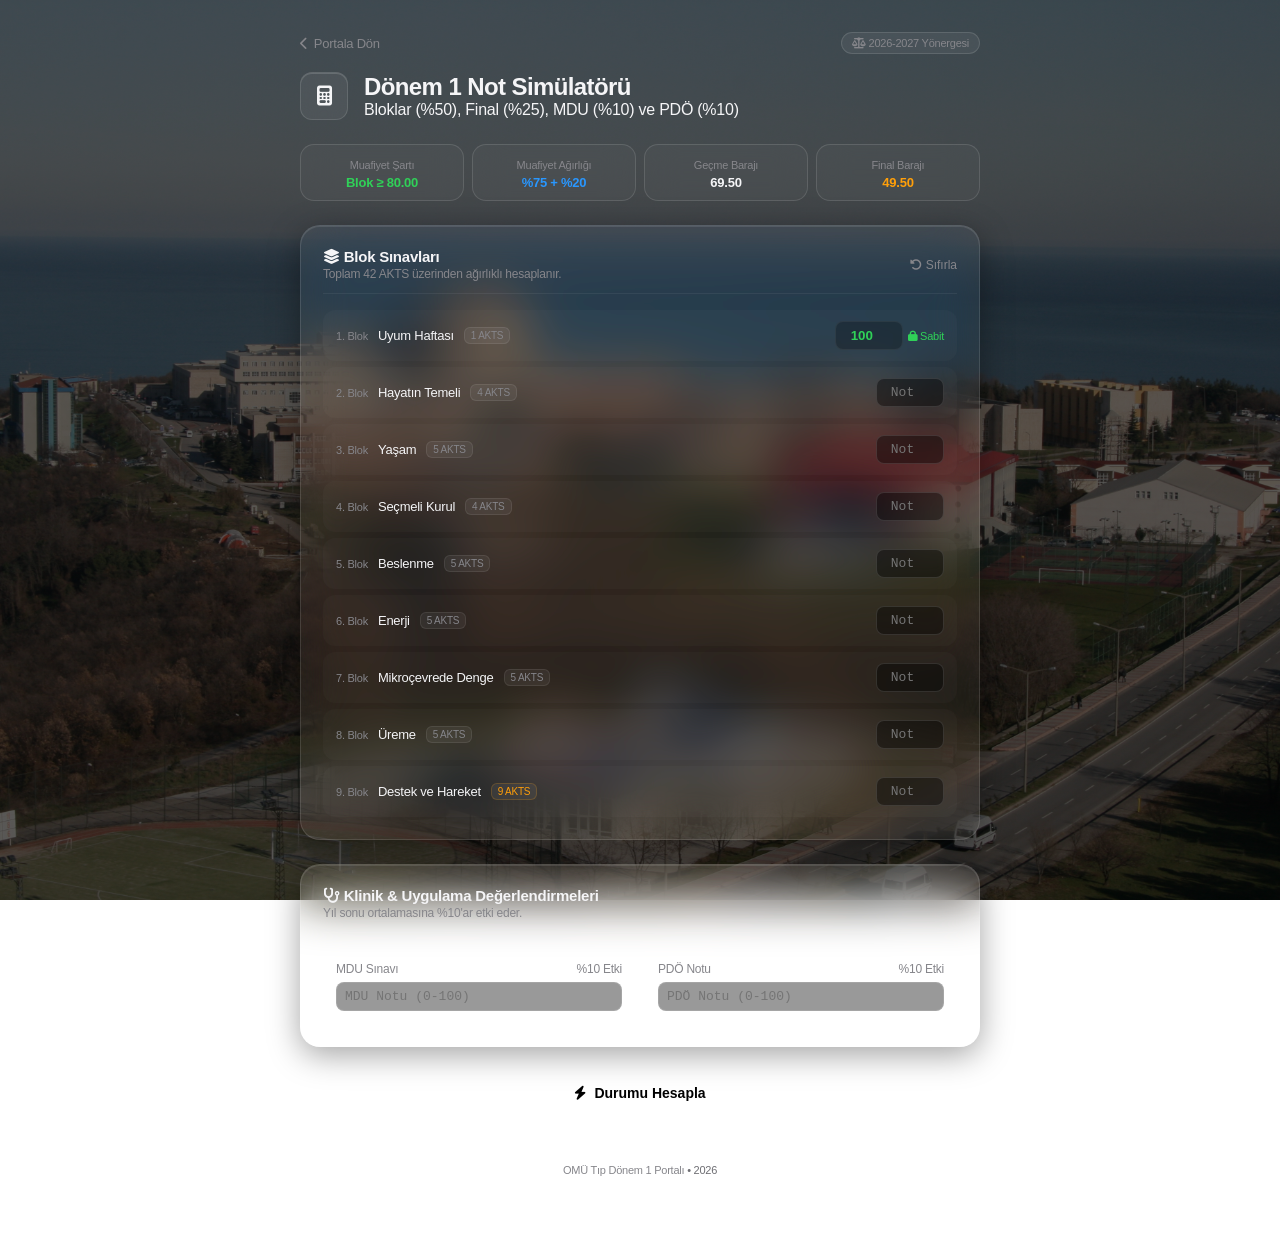
==== hesaplayici.html @ b2e76317 "Revise scoring criteria and rules in hesaplayici.html Updated the rules and scoring criteria in the " ====
<!DOCTYPE html>
<html lang="tr">
<head>
    <meta charset="UTF-8">
    <meta name="viewport" content="width=device-width, initial-scale=1.0">
    <title>Piriformis | Not Hesaplayıcı</title>
    <!-- Modern Google Font: Inter -->
    <link rel="icon" type="image/png" href="favicon.ico">
    <link rel="preconnect" href="https://fonts.googleapis.com">
    <link rel="preconnect" href="https://fonts.gstatic.com" crossorigin>
    <link href="https://fonts.googleapis.com/css2?family=Inter:wght@400;500;600;700&display=swap" rel="stylesheet">
    <!-- Font Awesome 6 -->
    <link rel="stylesheet" href="https://cdnjs.cloudflare.com/ajax/libs/font-awesome/6.4.0/css/all.min.css">
    <link rel="stylesheet" href="style.css">
</head>
<body>

    <div class="container calc-layout">
        <!-- Üst Gezinme & Başlık -->
        <header class="calc-header">
            <div class="nav-bar">
                <a href="index.html" class="back-link">
                    <i class="fa-solid fa-chevron-left"></i> Portala Dön
                </a>
                <span class="system-tag"><i class="fa-solid fa-scale-balanced"></i> 2026-2027 Yönergesi</span>
            </div>
            
            <div class="header-intro">
                <div class="mini-logo">
                    <i class="fa-solid fa-calculator"></i>
                </div>
                <div>
                    <h1>Dönem 1 Not Simülatörü</h1>
                    <p>Bloklar (%50), Final (%25), MDU (%10) ve PDÖ (%10)</p>
                </div>
            </div>
        </header>

        <!-- Kural Özet Şeridi (Bento Bar) -->
<div class="rules-bar">
    <div class="rule-chip">
        <span class="label">Muafiyet Şartı</span>
        <span class="val text-green">Blok ≥ 80.00</span>
    </div>
    <div class="rule-chip">
        <span class="label">Muafiyet Ağırlığı</span>
        <span class="val text-blue">%75 + %20</span>
    </div>
    <div class="rule-chip">
        <span class="label">Geçme Barajı</span>
        <span class="val">69.50</span>
    </div>
    <div class="rule-chip">
        <span class="label">Final Barajı</span>
        <span class="val text-amber">49.50</span>
    </div>
</div>

        <!-- Ana Panel (Girişler) -->
        <div class="card-section">
            <div class="section-title-wrap">
                <div>
                    <h2><i class="fa-solid fa-layer-group"></i> Blok Sınavları</h2>
                    <p class="section-desc">Toplam 42 AKTS üzerinden ağırlıklı hesaplanır.</p>
                </div>
                <button type="button" id="btn-clear-kurul" class="text-action-btn">
                    <i class="fa-solid fa-rotate-left"></i> Sıfırla
                </button>
            </div>

            <div class="komite-list">
                <!-- 1. Kurul (Sabit 100) -->
                <div class="komite-row fixed-row">
                    <div class="row-info">
                        <span class="komite-badge">1. Blok</span>
                        <span class="komite-name">Uyum Haftası</span>
                        <span class="akts-pill">1 AKTS</span>
                    </div>
                    <div class="row-input-wrap">
                        <input type="number" id="k1" value="100" readonly class="input-fixed">
                        <span class="fixed-tag"><i class="fa-solid fa-lock"></i> Sabit</span>
                    </div>
                </div>

                <!-- 2. Kurul -->
                <div class="komite-row">
                    <div class="row-info">
                        <span class="komite-badge">2. Blok</span>
                        <span class="komite-name">Hayatın Temeli</span>
                        <span class="akts-pill">4 AKTS</span>
                    </div>
                    <div class="row-input-wrap">
                        <input type="number" id="k2" class="score-input" placeholder="Not" min="0" max="100">
                    </div>
                </div>

                <!-- 3. Kurul -->
                <div class="komite-row">
                    <div class="row-info">
                        <span class="komite-badge">3. Blok</span>
                        <span class="komite-name">Yaşam</span>
                        <span class="akts-pill">5 AKTS</span>
                    </div>
                    <div class="row-input-wrap">
                        <input type="number" id="k3" class="score-input" placeholder="Not" min="0" max="100">
                    </div>
                </div>

                <!-- 4. Kurul -->
                <div class="komite-row">
                    <div class="row-info">
                        <span class="komite-badge">4. Blok</span>
                        <span class="komite-name">Seçmeli Kurul</span>
                        <span class="akts-pill">4 AKTS</span>
                    </div>
                    <div class="row-input-wrap">
                        <input type="number" id="k4" class="score-input" placeholder="Not" min="0" max="100">
                    </div>
                </div>

                <!-- 5. Kurul -->
                <div class="komite-row">
                    <div class="row-info">
                        <span class="komite-badge">5. Blok</span>
                        <span class="komite-name">Beslenme</span>
                        <span class="akts-pill">5 AKTS</span>
                    </div>
                    <div class="row-input-wrap">
                        <input type="number" id="k5" class="score-input" placeholder="Not" min="0" max="100">
                    </div>
                </div>

                <!-- 6. Kurul -->
                <div class="komite-row">
                    <div class="row-info">
                        <span class="komite-badge">6. Blok</span>
                        <span class="komite-name">Enerji</span>
                        <span class="akts-pill">5 AKTS</span>
                    </div>
                    <div class="row-input-wrap">
                        <input type="number" id="k6" class="score-input" placeholder="Not" min="0" max="100">
                    </div>
                </div>

                <!-- 7. Kurul -->
                <div class="komite-row">
                    <div class="row-info">
                        <span class="komite-badge">7. Blok</span>
                        <span class="komite-name">Mikroçevrede Denge</span>
                        <span class="akts-pill">5 AKTS</span>
                    </div>
                    <div class="row-input-wrap">
                        <input type="number" id="k7" class="score-input" placeholder="Not" min="0" max="100">
                    </div>
                </div>

                <!-- 8. Kurul -->
                <div class="komite-row">
                    <div class="row-info">
                        <span class="komite-badge">8. Blok</span>
                        <span class="komite-name">Üreme</span>
                        <span class="akts-pill">5 AKTS</span>
                    </div>
                    <div class="row-input-wrap">
                        <input type="number" id="k8" class="score-input" placeholder="Not" min="0" max="100">
                    </div>
                </div>

                <!-- 9. Kurul -->
                <div class="komite-row">
                    <div class="row-info">
                        <span class="komite-badge">9. Blok</span>
                        <span class="komite-name">Destek ve Hareket</span>
                        <span class="akts-pill high-akts">9 AKTS</span>
                    </div>
                    <div class="row-input-wrap">
                        <input type="number" id="k9" class="score-input" placeholder="Not" min="0" max="100">
                    </div>
                </div>
            </div>
        </div>

        <!-- Uygulama ve Diğer Notlar -->
        <div class="card-section">
            <div class="section-title-wrap">
                <div>
                    <h2><i class="fa-solid fa-stethoscope"></i> Klinik & Uygulama Değerlendirmeleri</h2>
                    <p class="section-desc">Yıl sonu ortalamasına %10'ar etki eder.</p>
                </div>
            </div>

            <div class="grid-two">
                <div class="sub-input-card">
                    <label for="mdu">
                        <span>MDU Sınavı</span>
                        <span class="sub-pill">%10 Etki</span>
                    </label>
                    <input type="number" id="mdu" class="score-input" placeholder="MDU Notu (0-100)" min="0" max="100">
                </div>

                <div class="sub-input-card">
                    <label for="pdo">
                        <span>PDÖ Notu</span>
                        <span class="sub-pill">%10 Etki</span>
                    </label>
                    <input type="number" id="pdo" class="score-input" placeholder="PDÖ Notu (0-100)" min="0" max="100">
                </div>
            </div>
        </div>

        <!-- Buton Kümesi -->
        <div class="action-btn-row">
            <button id="calc-btn" class="main-cta-btn">
                <i class="fa-solid fa-bolt"></i> Durumu Hesapla
            </button>
        </div>

        <!-- Sonuç Paneli (Dashboard Görünümü) -->
        <div id="result-dashboard" class="result-dashboard hidden">
            <!-- Durum Bannerı -->
            <div id="status-banner" class="status-banner">
                <div class="status-icon"><i id="status-icon-i" class="fa-solid fa-circle-check"></i></div>
                <div>
                    <h3 id="status-title">Durum Analizi</h3>
                    <p id="status-desc">Detaylar aşağıda listelenmiştir.</p>
                </div>
            </div>

            <!-- Sonuç Karoları (Tiles) -->
            <div class="metrics-grid">
                <!-- Kurul Ortalaması -->
                <div class="metric-card">
                    <div class="metric-head">
                        <span>Ağırlıklı Blok Ort.</span>
                        <i class="fa-solid fa-chart-pie"></i>
                    </div>
                    <div class="metric-value" id="val-kurul-ort">0.00</div>
                    <div class="metric-footer">
                        <span>Etki: <strong>%50</strong></span>
                        <span id="sub-kurul-status" class="pill-state">Hesaplandı</span>
                    </div>
                </div>

                <!-- Finalsiz Geçme Şansı -->
                <div class="metric-card">
                    <div class="metric-head">
                        <span>Finalsiz Geçme</span>
                        <i class="fa-solid fa-graduation-cap"></i>
                    </div>
                    <div class="metric-value" id="val-muafiyet">--</div>
                    <div class="metric-footer">
                        <span>Baraj: <strong>80.0</strong></span>
                        <span id="muafiyet-diff" class="pill-state">Takip ediliyor</span>
                    </div>
                </div>

                <!-- Gereken Final Notu -->
                <div class="metric-card highlight-card">
                    <div class="metric-head">
                        <span>Gereken Final Puanı</span>
                        <i class="fa-solid fa-bullseye"></i>
                    </div>
                    <div class="metric-value text-accent" id="val-final-needed">--</div>
                    <div class="metric-footer">
                        <span>Final Taban Barajı: <strong>49.5</strong></span>
                    </div>
                </div>
            </div>

            <!-- Detay Çubuğu / Simülasyon Açıklaması -->
            <div class="calc-explainer" id="calc-explainer">
                <!-- JS tarafından dinamik doldurulur -->
            </div>
        </div>

        <footer class="footer">
            <p><strong>OMÜ Tıp Dönem 1 Portalı</strong> • 2026</p>
            <p class="disclaimer">Yönergeye göre; Blok %50, Final %25, MDU %10, PDÖ %10 ağırlıklı toplanıp (100/95) ile ölçeklenir.</p>
            <p class="disclaimer">Resmi kurum sayfası değildir, öğrenci inisiyatifidir.</p>
        </footer>
    </div>

    <script src="script.js"></script>
</body>
</html>
---- style.css ----
:root {
    --apple-bg: #000000;
    --glass-surface: rgba(255, 255, 255, 0.05);
    --glass-surface-hover: rgba(255, 255, 255, 0.09);
    --glass-border: rgba(255, 255, 255, 0.12);
    --glass-border-hover: rgba(255, 255, 255, 0.25);
    
    --text-primary: #f5f5f7;
    --text-secondary: #86868b;
    --text-tertiary: #6e6e73;
    
    --apple-blue: #2997ff;
    --apple-green: #30d158;
    --apple-orange: #ff9f0a;
    --apple-red: #ff453a;
}

* {
    margin: 0;
    padding: 0;
    box-sizing: border-box;
    -webkit-font-smoothing: antialiased;
    -moz-osx-font-smoothing: grayscale;
}

body {
    background-image: 
        linear-gradient(rgba(0, 0, 0, 0.65), rgba(0, 0, 0, 0.65)), 
        url('arka-plan.jpg'); 

    background-size: cover;
    background-position: center;
    background-repeat: no-repeat;
    background-attachment: fixed;

    color: var(--text-primary);
    font-family: -apple-system, BlinkMacSystemFont, "SF Pro Display", "SF Pro Text", "Segoe UI", Roboto, sans-serif;
    min-height: 100vh;
    display: flex;
    justify-content: center;
    align-items: center;
    padding: 32px 16px;
    letter-spacing: -0.015em;
}

.container {
    width: 100%;
    max-width: 620px;
    margin: 0 auto;
    display: flex;
    flex-direction: column;
    gap: 24px;
}

.calc-layout {
    max-width: 680px;
}

.header {
    text-align: center;
}

.calc-header {
    display: flex;
    flex-direction: column;
    gap: 18px;
}

.nav-bar {
    display: flex;
    justify-content: space-between;
    align-items: center;
}

.back-link, .back-btn {
    color: var(--text-secondary);
    text-decoration: none;
    font-size: 13px;
    font-weight: 400;
    display: inline-flex;
    align-items: center;
    gap: 6px;
    transition: color 0.2s cubic-bezier(0.16, 1, 0.3, 1);
}

.back-link:hover, .back-btn:hover {
    color: var(--text-primary);
}

.system-tag {
    font-size: 11px;
    background: rgba(255, 255, 255, 0.06);
    backdrop-filter: blur(12px);
    -webkit-backdrop-filter: blur(12px);
    color: var(--text-secondary);
    border: 1px solid var(--glass-border);
    padding: 4px 10px;
    border-radius: 980px;
    font-weight: 400;
}

.header-intro {
    display: flex;
    align-items: center;
    gap: 16px;
}

.logo-badge, .mini-logo {
    width: 48px;
    height: 48px;
    border-radius: 12px;
    background: rgba(255, 255, 255, 0.06) !important;
    border: 1px solid var(--glass-border) !important;
    backdrop-filter: blur(20px);
    -webkit-backdrop-filter: blur(20px);
    color: var(--text-primary) !important;
    display: flex;
    align-items: center;
    justify-content: center;
    font-size: 20px;
    box-shadow: inset 0 1px 0 rgba(255, 255, 255, 0.15) !important;
    flex-shrink: 0;
}

.header .logo-badge {
    margin: 0 auto 16px auto;
}

h1 {
    font-size: 24px;
    font-weight: 600;
    letter-spacing: -0.025em;
    color: var(--text-primary);
}

.subtitle {
    font-size: 14px;
    color: var(--text-secondary);
    margin-top: 4px;
    line-height: 1.4;
}

.card-section, .calc-card, .card {
    background: var(--glass-surface);
    backdrop-filter: blur(24px) saturate(180%);
    -webkit-backdrop-filter: blur(24px) saturate(180%);
    border: 1px solid var(--glass-border);
    border-radius: 20px;
    box-shadow: 
        0 8px 32px 0 rgba(0, 0, 0, 0.36),
        inset 0 1px 0 rgba(255, 255, 255, 0.1);
    transition: all 0.3s cubic-bezier(0.16, 1, 0.3, 1);
}

.cards-grid {
    display: flex;
    flex-direction: column;
    gap: 12px;
}

.card {
    display: flex;
    align-items: center;
    padding: 18px 20px;
    text-decoration: none;
    color: inherit;
}

.card:hover {
    background: var(--glass-surface-hover);
    border-color: var(--glass-border-hover);
    transform: scale(1.01);
}

.card-icon {
    width: 42px;
    height: 42px;
    border-radius: 10px;
    display: flex;
    align-items: center;
    justify-content: center;
    font-size: 18px;
    margin-right: 16px;
    background: rgba(255, 255, 255, 0.05);
    border: 1px solid rgba(255, 255, 255, 0.08);
}

.card-content h3 {
    font-size: 15px;
    font-weight: 600;
    color: var(--text-primary);
}

.card-content p {
    font-size: 13px;
    color: var(--text-secondary);
    margin-top: 2px;
}

.card-arrow {
    color: var(--text-tertiary);
    font-size: 13px;
    margin-left: auto;
    transition: transform 0.2s ease, color 0.2s ease;
}

.card:hover .card-arrow {
    color: var(--text-primary);
    transform: translateX(3px);
}

.rules-bar {
    display: grid;
    grid-template-columns: repeat(4, 1fr);
    gap: 8px;
}

.rule-chip {
    background: rgba(255, 255, 255, 0.03);
    border: 1px solid var(--glass-border);
    backdrop-filter: blur(16px);
    -webkit-backdrop-filter: blur(16px);
    border-radius: 14px;
    padding: 10px 8px;
    text-align: center;
}

.rule-chip .label {
    font-size: 11px;
    color: var(--text-secondary);
}

.rule-chip .val {
    font-size: 13px;
    font-weight: 600;
    margin-top: 2px;
    display: block;
}

.card-section {
    padding: 22px;
}

.section-title-wrap {
    display: flex;
    justify-content: space-between;
    align-items: center;
    margin-bottom: 16px;
    padding-bottom: 12px;
    border-bottom: 1px solid rgba(255, 255, 255, 0.06);
}

.section-title-wrap h2 {
    font-size: 15px;
    font-weight: 600;
    color: var(--text-primary);
}

.section-desc {
    font-size: 12px;
    color: var(--text-secondary);
    margin-top: 2px;
}

.text-action-btn {
    background: transparent;
    border: none;
    color: var(--text-secondary);
    font-size: 12px;
    cursor: pointer;
    transition: color 0.2s;
}

.text-action-btn:hover {
    color: var(--apple-red);
}

.komite-list {
    display: flex;
    flex-direction: column;
    gap: 6px;
}

.komite-row {
    display: flex;
    justify-content: space-between;
    align-items: center;
    padding: 10px 12px;
    background: rgba(255, 255, 255, 0.02);
    border: 1px solid transparent;
    border-radius: 12px;
    transition: all 0.2s cubic-bezier(0.16, 1, 0.3, 1);
}

.komite-row:hover {
    background: rgba(255, 255, 255, 0.05);
    border-color: rgba(255, 255, 255, 0.08);
}

.row-info {
    display: flex;
    align-items: center;
    gap: 10px;
}

.komite-badge {
    font-size: 11px;
    color: var(--text-secondary);
    font-weight: 500;
}

.komite-name {
    font-size: 13px;
    font-weight: 500;
    color: var(--text-primary);
}

.akts-pill {
    font-size: 10px;
    background: rgba(255, 255, 255, 0.06);
    border: 1px solid rgba(255, 255, 255, 0.08);
    color: var(--text-secondary);
    padding: 2px 6px;
    border-radius: 6px;
}

.akts-pill.high-akts {
    color: var(--apple-orange);
    border-color: rgba(255, 159, 10, 0.2);
}

.score-input {
    width: 68px;
    background: rgba(0, 0, 0, 0.4);
    border: 1px solid var(--glass-border);
    color: #ffffff;
    padding: 6px 8px;
    border-radius: 8px;
    font-size: 13px;
    text-align: center;
    font-family: -apple-system, BlinkMacSystemFont, "SF Mono", Menlo, monospace;
    outline: none;
    transition: all 0.2s;
}

.score-input:focus {
    border-color: var(--apple-blue);
    box-shadow: 0 0 0 3px rgba(41, 151, 255, 0.2);
}

.input-fixed {
    width: 68px;
    background: rgba(0, 0, 0, 0.25);
    border: 1px solid rgba(255, 255, 255, 0.06);
    color: var(--apple-green);
    font-weight: 600;
    padding: 6px 8px;
    border-radius: 8px;
    text-align: center;
}

.fixed-tag {
    font-size: 11px;
    color: var(--apple-green);
}

.grid-two {
    display: grid;
    grid-template-columns: 1fr 1fr;
    gap: 10px;
}

.sub-input-card {
    background: rgba(255, 255, 255, 0.02);
    border: 1px solid rgba(255, 255, 255, 0.08);
    padding: 12px;
    border-radius: 14px;
    display: flex;
    flex-direction: column;
    gap: 6px;
}

.sub-input-card label {
    display: flex;
    justify-content: space-between;
    font-size: 12px;
    color: var(--text-secondary);
}

.sub-input-card input {
    width: 100%;
    text-align: left;
}

.main-cta-btn, .primary-btn {
    width: 100%;
    padding: 14px;
    background: rgba(255, 255, 255, 0.95);
    color: #000000;
    border: none;
    border-radius: 980px; /* Apple signature pill shape */
    font-size: 14px;
    font-weight: 600;
    cursor: pointer;
    display: flex;
    align-items: center;
    justify-content: center;
    gap: 8px;
    box-shadow: 0 4px 18px rgba(255, 255, 255, 0.15);
    transition: all 0.2s cubic-bezier(0.16, 1, 0.3, 1);
}

.main-cta-btn:hover, .primary-btn:hover {
    background: #ffffff;
    transform: scale(1.01);
    box-shadow: 0 6px 24px rgba(255, 255, 255, 0.25);
}

.main-cta-btn:active, .primary-btn:active {
    transform: scale(0.98);
}

.result-dashboard {
    display: flex;
    flex-direction: column;
    gap: 12px;
    animation: appleFade 0.4s cubic-bezier(0.16, 1, 0.3, 1);
}

@keyframes appleFade {
    from { opacity: 0; transform: translateY(6px); }
    to { opacity: 1; transform: translateY(0); }
}

.status-banner {
    display: flex;
    align-items: center;
    gap: 14px;
    padding: 14px 18px;
    border-radius: 16px;
    background: rgba(255, 255, 255, 0.04);
    border: 1px solid var(--glass-border);
    backdrop-filter: blur(20px);
    -webkit-backdrop-filter: blur(20px);
}

.status-banner h3 {
    font-size: 14px;
    font-weight: 600;
}

.status-banner p {
    font-size: 12px;
    color: var(--text-secondary);
}

.banner-success { border-color: rgba(48, 209, 88, 0.3); }
.banner-info { border-color: rgba(41, 151, 255, 0.3); }
.banner-danger { border-color: rgba(255, 69, 58, 0.3); }

.metrics-grid {
    display: grid;
    grid-template-columns: repeat(3, 1fr);
    gap: 8px;
}

.metric-card {
    background: rgba(255, 255, 255, 0.03);
    border: 1px solid var(--glass-border);
    backdrop-filter: blur(20px);
    -webkit-backdrop-filter: blur(20px);
    border-radius: 16px;
    padding: 14px;
    display: flex;
    flex-direction: column;
    gap: 8px;
}

.metric-card.highlight-card {
    background: rgba(41, 151, 255, 0.08);
    border-color: rgba(41, 151, 255, 0.3);
}

.metric-head {
    font-size: 11px;
    color: var(--text-secondary);
    display: flex;
    justify-content: space-between;
}

.metric-value {
    font-size: 22px;
    font-weight: 600;
    font-family: -apple-system, BlinkMacSystemFont, "SF Pro Display", sans-serif;
    color: var(--text-primary);
}

.metric-footer {
    font-size: 10px;
    color: var(--text-tertiary);
    display: flex;
    justify-content: space-between;
}

.calc-explainer {
    background: rgba(255, 255, 255, 0.02);
    border: 1px solid var(--glass-border);
    border-radius: 14px;
    padding: 12px 14px;
    font-size: 12px;
    color: var(--text-secondary);
    line-height: 1.5;
}

.search-box-wrap input {
    width: 100%;
    background: rgba(255, 255, 255, 0.05);
    border: 1px solid var(--glass-border);
    backdrop-filter: blur(16px);
    -webkit-backdrop-filter: blur(16px);
    color: var(--text-primary);
    padding: 12px 14px 12px 40px;
    border-radius: 12px;
    font-size: 13px;
    outline: none;
    transition: all 0.2s;
}

.search-box-wrap input:focus {
    border-color: rgba(255, 255, 255, 0.3);
    background: rgba(255, 255, 255, 0.08);
}

.quick-links-grid, .contact-links-grid {
    display: grid;
    grid-template-columns: 1fr 1fr;
    gap: 10px;
}

.quick-link-card, .contact-link-card {
    background: var(--glass-surface);
    border: 1px solid var(--glass-border);
    backdrop-filter: blur(20px);
    -webkit-backdrop-filter: blur(20px);
    border-radius: 16px;
    padding: 14px;
    display: flex;
    align-items: center;
    gap: 12px;
    text-decoration: none;
    color: inherit;
    transition: all 0.2s;
}

.quick-link-card:hover, .contact-link-card:hover {
    background: var(--glass-surface-hover);
    border-color: var(--glass-border-hover);
    transform: scale(1.01);
}

.resource-item {
    background: rgba(255, 255, 255, 0.02);
    border: 1px solid var(--glass-border);
    border-radius: 14px;
    padding: 14px;
    display: flex;
    flex-direction: column;
    gap: 10px;
}

.res-link-btn {
    background: rgba(255, 255, 255, 0.05);
    border: 1px solid var(--glass-border);
    color: var(--text-primary);
    text-decoration: none;
    font-size: 11px;
    font-weight: 500;
    padding: 6px 10px;
    border-radius: 980px;
    transition: all 0.2s;
    display: inline-flex;
    align-items: center;
    gap: 6px;
}

.res-link-btn:hover {
    background: rgba(255, 255, 255, 0.15);
    border-color: rgba(255, 255, 255, 0.3);
}

.footer {
    text-align: center;
    padding-top: 24px;
    font-size: 11px;
    color: var(--text-tertiary);
    border-top: 1px solid rgba(255, 255, 255, 0.05);
}

.footer strong {
    color: var(--text-secondary);
    font-weight: 500;
}

.disclaimer {
    margin-top: 4px;
    color: #ffffff !important; 
    opacity: 0.9; 
}

/* Renk Yardımcıları */
.text-green { color: var(--apple-green) !important; }
.text-blue  { color: var(--apple-blue) !important; }
.text-amber { color: var(--apple-orange) !important; }
.text-red   { color: var(--apple-red) !important; }
.text-accent { color: var(--apple-blue) !important; }

.hidden {
    display: none !important;
}

@media (max-width: 600px) {
    .rules-bar {
        grid-template-columns: repeat(2, 1fr);
    }
    .metrics-grid {
        grid-template-columns: 1fr;
    }
    .quick-links-grid, .contact-links-grid, .grid-two {
        grid-template-columns: 1fr;
    }
}

.card-title-row {
    display: flex;
    align-items: center;
    gap: 8px;
}

.card-title-row {
    display: flex;
    align-items: center;
    gap: 8px;
}

.external-pill {
    font-size: 10px;
    background: rgba(255, 255, 255, 0.06);
    border: 1px solid rgba(255, 255, 255, 0.1);
    color: var(--text-secondary);
    padding: 2px 7px;
    border-radius: 980px;
    font-weight: 500;
}

.icon-redirect {
    color: var(--text-primary) !important;
}

.portal-redirect-card:hover {
    border-color: var(--glass-border-hover) !important;
}
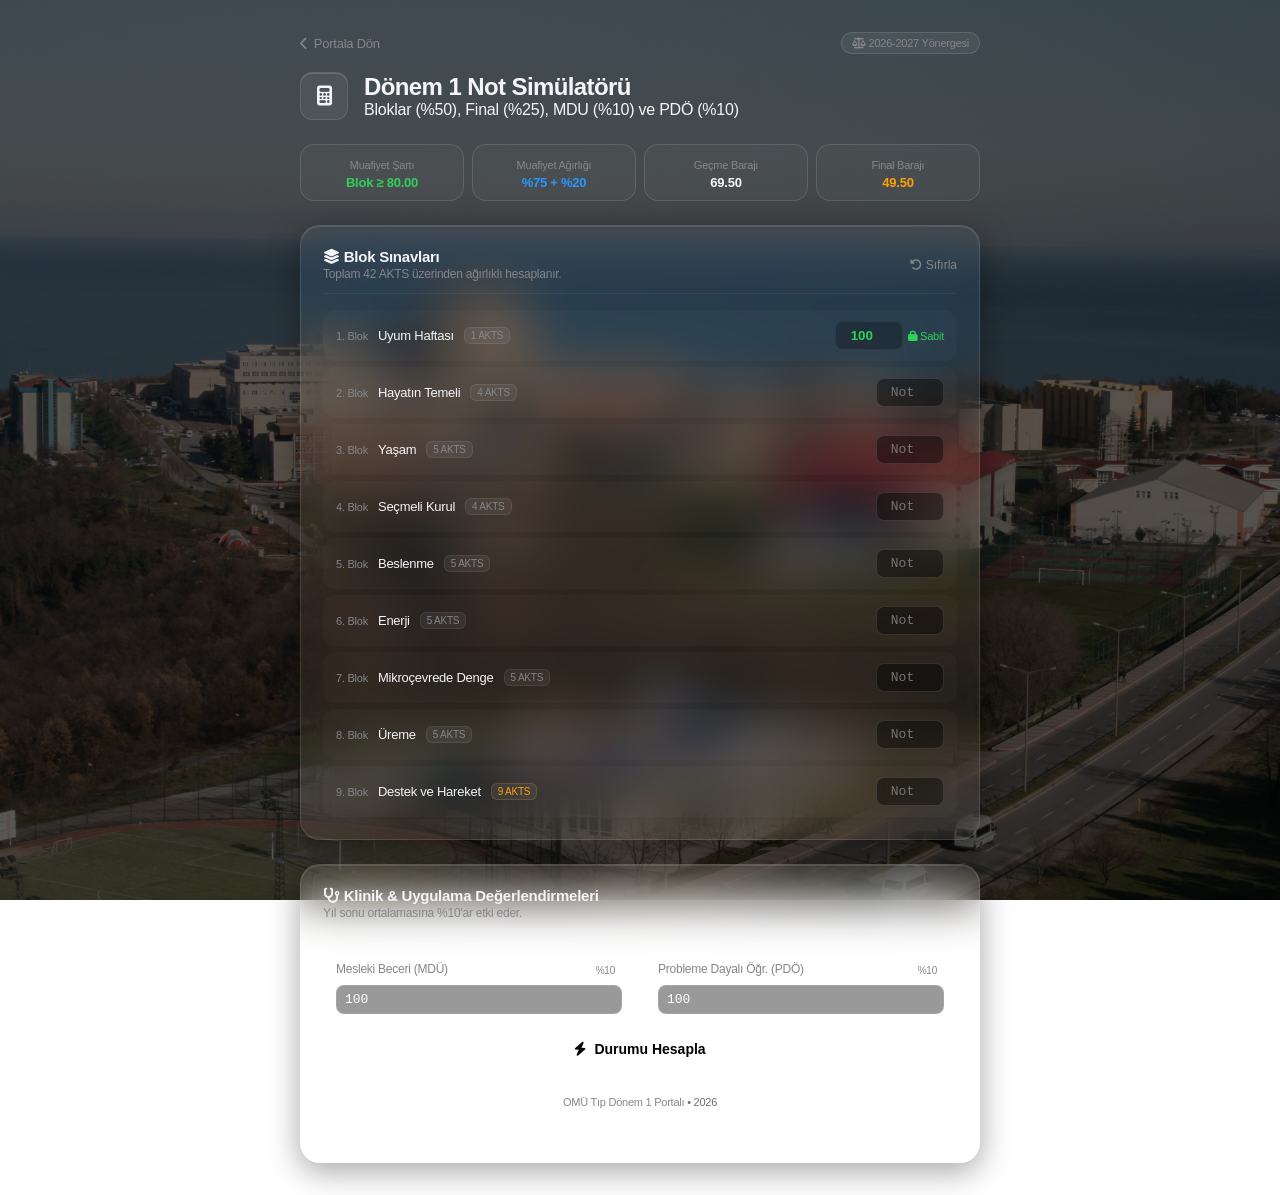
==== commit f1118c4a: "Fix HTML structure and formatting issues" ====
--- a/hesaplayici.html
+++ b/hesaplayici.html
@@ -189,24 +189,23 @@
                 </div>
             </div>
 
-            <div class="grid-two">
-                <div class="sub-input-card">
-                    <label for="mdu">
-                        <span>MDU Sınavı</span>
-                        <span class="sub-pill">%10 Etki</span>
-                    </label>
-                    <input type="number" id="mdu" class="score-input" placeholder="MDU Notu (0-100)" min="0" max="100">
-                </div>
-
-                <div class="sub-input-card">
-                    <label for="pdo">
-                        <span>PDÖ Notu</span>
-                        <span class="sub-pill">%10 Etki</span>
-                    </label>
-                    <input type="number" id="pdo" class="score-input" placeholder="PDÖ Notu (0-100)" min="0" max="100">
-                </div>
-            </div>
-        </div>
+<div class="grid-two">
+    <div class="sub-input-card">
+        <label for="mdu">
+            <span>Mesleki Beceri (MDÜ)</span>
+            <span class="akts-pill">%10</span>
+        </label>
+        <input type="number" id="mdu" class="score-input" value="100" min="0" max="100" placeholder="100">
+    </div>
+
+    <div class="sub-input-card">
+        <label for="pdo">
+            <span>Probleme Dayalı Öğr. (PDÖ)</span>
+            <span class="akts-pill">%10</span>
+        </label>
+        <input type="number" id="pdo" class="score-input" value="100" min="0" max="100" placeholder="100">
+    </div>
+</div>
 
         <!-- Buton Kümesi -->
         <div class="action-btn-row">
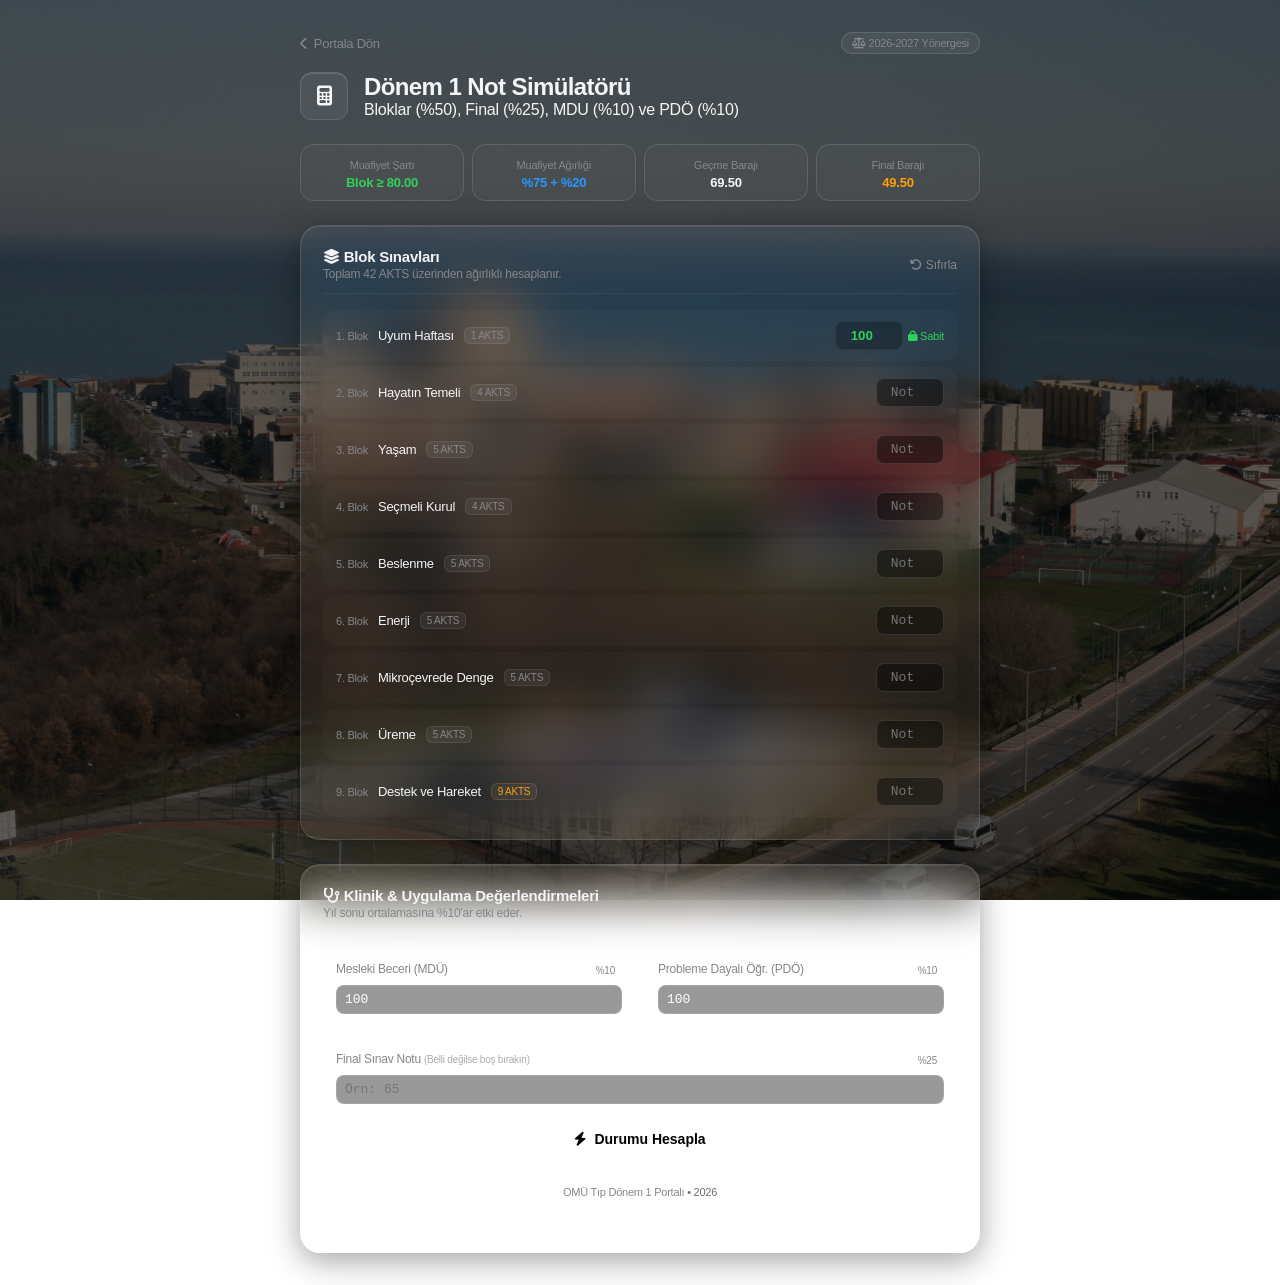
==== commit e83335a8: "Fix HTML formatting and structure in hesaplayici.html" ====
--- a/hesaplayici.html
+++ b/hesaplayici.html
@@ -207,16 +207,21 @@
     </div>
 </div>
 
-        <!-- Buton Kümesi -->
+<div class="sub-input-card" style="margin-top: 12px;" id="final-input-container">
+    <label for="final-input">
+        <span>Final Sınav Notu <small style="opacity: 0.7;">(Belli değilse boş bırakın)</small></span>
+        <span class="akts-pill">%25</span>
+    </label>
+    <input type="number" id="final-input" class="score-input" min="0" max="100" placeholder="Örn: 65">
+</div>
+
         <div class="action-btn-row">
             <button id="calc-btn" class="main-cta-btn">
                 <i class="fa-solid fa-bolt"></i> Durumu Hesapla
             </button>
         </div>
 
-        <!-- Sonuç Paneli (Dashboard Görünümü) -->
         <div id="result-dashboard" class="result-dashboard hidden">
-            <!-- Durum Bannerı -->
             <div id="status-banner" class="status-banner">
                 <div class="status-icon"><i id="status-icon-i" class="fa-solid fa-circle-check"></i></div>
                 <div>
@@ -225,9 +230,7 @@
                 </div>
             </div>
 
-            <!-- Sonuç Karoları (Tiles) -->
             <div class="metrics-grid">
-                <!-- Kurul Ortalaması -->
                 <div class="metric-card">
                     <div class="metric-head">
                         <span>Ağırlıklı Blok Ort.</span>
@@ -240,7 +243,6 @@
                     </div>
                 </div>
 
-                <!-- Finalsiz Geçme Şansı -->
                 <div class="metric-card">
                     <div class="metric-head">
                         <span>Finalsiz Geçme</span>
@@ -253,7 +255,6 @@
                     </div>
                 </div>
 
-                <!-- Gereken Final Notu -->
                 <div class="metric-card highlight-card">
                     <div class="metric-head">
                         <span>Gereken Final Puanı</span>
@@ -266,9 +267,7 @@
                 </div>
             </div>
 
-            <!-- Detay Çubuğu / Simülasyon Açıklaması -->
             <div class="calc-explainer" id="calc-explainer">
-                <!-- JS tarafından dinamik doldurulur -->
             </div>
         </div>
 
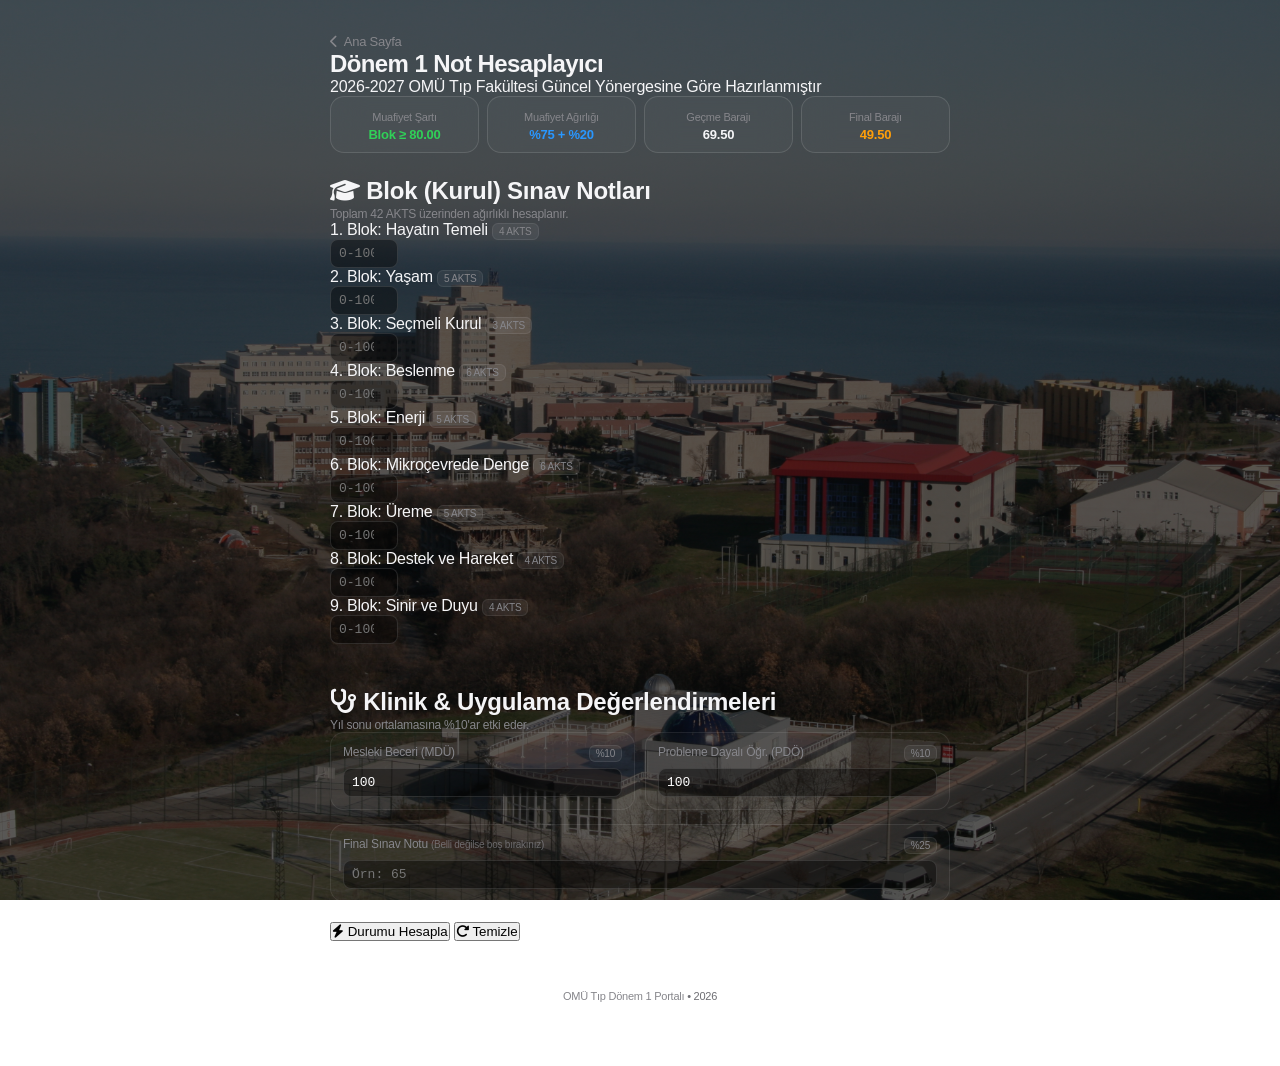
==== commit 855cbbd4: "Revise hesaplayici.html structure and content Updated the HTML structure and content for the Not Hes" ====
--- a/hesaplayici.html
+++ b/hesaplayici.html
@@ -4,280 +4,240 @@
     <meta charset="UTF-8">
     <meta name="viewport" content="width=device-width, initial-scale=1.0">
     <title>Piriformis | Not Hesaplayıcı</title>
-    <!-- Modern Google Font: Inter -->
-    <link rel="icon" type="image/png" href="favicon.ico">
+    
+    <!-- Favicon (Sekme Logosu) -->
+    <link rel="icon" type="image/png" href="logo.png">
+
+    <!-- Google Font: Inter -->
     <link rel="preconnect" href="https://fonts.googleapis.com">
     <link rel="preconnect" href="https://fonts.gstatic.com" crossorigin>
-    <link href="https://fonts.googleapis.com/css2?family=Inter:wght@400;500;600;700&display=swap" rel="stylesheet">
-    <!-- Font Awesome 6 -->
+    <link href="https://fonts.googleapis.com/css2?family=Inter:wght@300;400;500;600;700&display=swap" rel="stylesheet">
+
+    <!-- Font Awesome İkonları -->
     <link rel="stylesheet" href="https://cdnjs.cloudflare.com/ajax/libs/font-awesome/6.4.0/css/all.min.css">
+
+    <!-- Stil Dosyası -->
     <link rel="stylesheet" href="style.css">
 </head>
 <body>
-
-    <div class="container calc-layout">
-        <!-- Üst Gezinme & Başlık -->
-        <header class="calc-header">
-            <div class="nav-bar">
-                <a href="index.html" class="back-link">
-                    <i class="fa-solid fa-chevron-left"></i> Portala Dön
-                </a>
-                <span class="system-tag"><i class="fa-solid fa-scale-balanced"></i> 2026-2027 Yönergesi</span>
-            </div>
-            
-            <div class="header-intro">
-                <div class="mini-logo">
-                    <i class="fa-solid fa-calculator"></i>
-                </div>
-                <div>
-                    <h1>Dönem 1 Not Simülatörü</h1>
-                    <p>Bloklar (%50), Final (%25), MDU (%10) ve PDÖ (%10)</p>
+    <div class="background-overlay"></div>
+
+    <div class="container">
+        <!-- Üst Başlık & Geri Dön Butonu -->
+        <header class="page-header">
+            <a href="index.html" class="back-link">
+                <i class="fa-solid fa-chevron-left"></i> Ana Sayfa
+            </a>
+            <h1 class="page-title">Dönem 1 Not Hesaplayıcı</h1>
+            <p class="page-desc">2026-2027 OMÜ Tıp Fakültesi Güncel Yönergesine Göre Hazırlanmıştır</p>
+
+            <!-- Kural Bilgi Rozetleri -->
+            <div class="rules-bar">
+                <div class="rule-chip">
+                    <span class="label">Muafiyet Şartı</span>
+                    <span class="val text-green">Blok ≥ 80.00</span>
+                </div>
+                <div class="rule-chip">
+                    <span class="label">Muafiyet Ağırlığı</span>
+                    <span class="val text-blue">%75 + %20</span>
+                </div>
+                <div class="rule-chip">
+                    <span class="label">Geçme Barajı</span>
+                    <span class="val">69.50</span>
+                </div>
+                <div class="rule-chip">
+                    <span class="label">Final Barajı</span>
+                    <span class="val text-amber">49.50</span>
                 </div>
             </div>
         </header>
 
-        <!-- Kural Özet Şeridi (Bento Bar) -->
-<div class="rules-bar">
-    <div class="rule-chip">
-        <span class="label">Muafiyet Şartı</span>
-        <span class="val text-green">Blok ≥ 80.00</span>
-    </div>
-    <div class="rule-chip">
-        <span class="label">Muafiyet Ağırlığı</span>
-        <span class="val text-blue">%75 + %20</span>
-    </div>
-    <div class="rule-chip">
-        <span class="label">Geçme Barajı</span>
-        <span class="val">69.50</span>
-    </div>
-    <div class="rule-chip">
-        <span class="label">Final Barajı</span>
-        <span class="val text-amber">49.50</span>
-    </div>
-</div>
-
-        <!-- Ana Panel (Girişler) -->
-        <div class="card-section">
-            <div class="section-title-wrap">
-                <div>
-                    <h2><i class="fa-solid fa-layer-group"></i> Blok Sınavları</h2>
-                    <p class="section-desc">Toplam 42 AKTS üzerinden ağırlıklı hesaplanır.</p>
-                </div>
-                <button type="button" id="btn-clear-kurul" class="text-action-btn">
-                    <i class="fa-solid fa-rotate-left"></i> Sıfırla
+        <!-- 1. Bölüm: Blok (Komite) Notları -->
+        <section class="glass-section">
+            <div class="section-header">
+                <h2><i class="fa-solid fa-graduation-cap"></i> Blok (Kurul) Sınav Notları</h2>
+                <p class="section-desc">Toplam 42 AKTS üzerinden ağırlıklı hesaplanır.</p>
+            </div>
+
+            <div class="input-list">
+                <!-- 1. Blok: Hayatın Temeli (4 AKTS) -->
+                <div class="input-row">
+                    <div class="course-meta">
+                        <span class="course-num">1. Blok:</span>
+                        <span class="course-name">Hayatın Temeli</span>
+                        <span class="akts-pill">4 AKTS</span>
+                    </div>
+                    <input type="number" id="k1" class="score-input" min="0" max="100" placeholder="0-100">
+                </div>
+
+                <!-- 2. Blok: Yaşam (5 AKTS) -->
+                <div class="input-row">
+                    <div class="course-meta">
+                        <span class="course-num">2. Blok:</span>
+                        <span class="course-name">Yaşam</span>
+                        <span class="akts-pill">5 AKTS</span>
+                    </div>
+                    <input type="number" id="k2" class="score-input" min="0" max="100" placeholder="0-100">
+                </div>
+
+                <!-- 3. Blok: Seçmeli Kurul (3 AKTS) -->
+                <div class="input-row">
+                    <div class="course-meta">
+                        <span class="course-num">3. Blok:</span>
+                        <span class="course-name">Seçmeli Kurul</span>
+                        <span class="akts-pill">3 AKTS</span>
+                    </div>
+                    <input type="number" id="k4" class="score-input" min="0" max="100" placeholder="0-100">
+                </div>
+
+                <!-- 4. Blok: Beslenme (6 AKTS) -->
+                <div class="input-row">
+                    <div class="course-meta">
+                        <span class="course-num">4. Blok:</span>
+                        <span class="course-name">Beslenme</span>
+                        <span class="akts-pill">6 AKTS</span>
+                    </div>
+                    <input type="number" id="k3" class="score-input" min="0" max="100" placeholder="0-100">
+                </div>
+
+                <!-- 5. Blok: Enerji (5 AKTS) -->
+                <div class="input-row">
+                    <div class="course-meta">
+                        <span class="course-num">5. Blok:</span>
+                        <span class="course-name">Enerji</span>
+                        <span class="akts-pill">5 AKTS</span>
+                    </div>
+                    <input type="number" id="k5" class="score-input" min="0" max="100" placeholder="0-100">
+                </div>
+
+                <!-- 6. Blok: Mikroçevrede Denge (6 AKTS) -->
+                <div class="input-row">
+                    <div class="course-meta">
+                        <span class="course-num">6. Blok:</span>
+                        <span class="course-name">Mikroçevrede Denge</span>
+                        <span class="akts-pill">6 AKTS</span>
+                    </div>
+                    <input type="number" id="k6" class="score-input" min="0" max="100" placeholder="0-100">
+                </div>
+
+                <!-- 7. Blok: Üreme (5 AKTS) -->
+                <div class="input-row">
+                    <div class="course-meta">
+                        <span class="course-num">7. Blok:</span>
+                        <span class="course-name">Üreme</span>
+                        <span class="akts-pill">5 AKTS</span>
+                    </div>
+                    <input type="number" id="k7" class="score-input" min="0" max="100" placeholder="0-100">
+                </div>
+
+                <!-- 8. Blok: Destek ve Hareket (4 AKTS) -->
+                <div class="input-row">
+                    <div class="course-meta">
+                        <span class="course-num">8. Blok:</span>
+                        <span class="course-name">Destek ve Hareket</span>
+                        <span class="akts-pill">4 AKTS</span>
+                    </div>
+                    <input type="number" id="k8" class="score-input" min="0" max="100" placeholder="0-100">
+                </div>
+
+                <!-- 9. Blok: Sinir ve Duyu (4 AKTS) -->
+                <div class="input-row">
+                    <div class="course-meta">
+                        <span class="course-num">9. Blok:</span>
+                        <span class="course-name">Sinir ve Duyu</span>
+                        <span class="akts-pill">4 AKTS</span>
+                    </div>
+                    <input type="number" id="k9" class="score-input" min="0" max="100" placeholder="0-100">
+                </div>
+            </div>
+        </section>
+
+        <!-- 2. Bölüm: Klinik & Uygulama Değerlendirmeleri ve Final Notu -->
+        <section class="glass-section" style="margin-top: 20px;">
+            <div class="section-header">
+                <h2><i class="fa-solid fa-stethoscope"></i> Klinik & Uygulama Değerlendirmeleri</h2>
+                <p class="section-desc">Yıl sonu ortalamasına %10'ar etki eder.</p>
+            </div>
+
+            <!-- MDÜ & PDÖ Alanı -->
+            <div class="grid-two">
+                <div class="sub-input-card">
+                    <label for="mdu">
+                        <span>Mesleki Beceri (MDÜ)</span>
+                        <span class="akts-pill">%10</span>
+                    </label>
+                    <input type="number" id="mdu" class="score-input" value="100" min="0" max="100" placeholder="100">
+                </div>
+
+                <div class="sub-input-card">
+                    <label for="pdo">
+                        <span>Probleme Dayalı Öğr. (PDÖ)</span>
+                        <span class="akts-pill">%10</span>
+                    </label>
+                    <input type="number" id="pdo" class="score-input" value="100" min="0" max="100" placeholder="100">
+                </div>
+            </div>
+
+            <!-- Final Notu Kutusu (Opsiyonel) -->
+            <div class="sub-input-card" style="margin-top: 14px;">
+                <label for="final-input">
+                    <span>Final Sınav Notu <small style="opacity: 0.7;">(Belli değilse boş bırakınız)</small></span>
+                    <span class="akts-pill">%25</span>
+                </label>
+                <input type="number" id="final-input" class="score-input" min="0" max="100" placeholder="Örn: 65">
+            </div>
+
+            <!-- Butonlar -->
+            <div class="action-buttons" style="margin-top: 20px;">
+                <button type="button" class="btn-primary" onclick="hesapla()">
+                    <i class="fa-solid fa-bolt"></i> Durumu Hesapla
                 </button>
-            </div>
-
-            <div class="komite-list">
-                <!-- 1. Kurul (Sabit 100) -->
-                <div class="komite-row fixed-row">
-                    <div class="row-info">
-                        <span class="komite-badge">1. Blok</span>
-                        <span class="komite-name">Uyum Haftası</span>
-                        <span class="akts-pill">1 AKTS</span>
-                    </div>
-                    <div class="row-input-wrap">
-                        <input type="number" id="k1" value="100" readonly class="input-fixed">
-                        <span class="fixed-tag"><i class="fa-solid fa-lock"></i> Sabit</span>
-                    </div>
-                </div>
-
-                <!-- 2. Kurul -->
-                <div class="komite-row">
-                    <div class="row-info">
-                        <span class="komite-badge">2. Blok</span>
-                        <span class="komite-name">Hayatın Temeli</span>
-                        <span class="akts-pill">4 AKTS</span>
-                    </div>
-                    <div class="row-input-wrap">
-                        <input type="number" id="k2" class="score-input" placeholder="Not" min="0" max="100">
-                    </div>
-                </div>
-
-                <!-- 3. Kurul -->
-                <div class="komite-row">
-                    <div class="row-info">
-                        <span class="komite-badge">3. Blok</span>
-                        <span class="komite-name">Yaşam</span>
-                        <span class="akts-pill">5 AKTS</span>
-                    </div>
-                    <div class="row-input-wrap">
-                        <input type="number" id="k3" class="score-input" placeholder="Not" min="0" max="100">
-                    </div>
-                </div>
-
-                <!-- 4. Kurul -->
-                <div class="komite-row">
-                    <div class="row-info">
-                        <span class="komite-badge">4. Blok</span>
-                        <span class="komite-name">Seçmeli Kurul</span>
-                        <span class="akts-pill">4 AKTS</span>
-                    </div>
-                    <div class="row-input-wrap">
-                        <input type="number" id="k4" class="score-input" placeholder="Not" min="0" max="100">
-                    </div>
-                </div>
-
-                <!-- 5. Kurul -->
-                <div class="komite-row">
-                    <div class="row-info">
-                        <span class="komite-badge">5. Blok</span>
-                        <span class="komite-name">Beslenme</span>
-                        <span class="akts-pill">5 AKTS</span>
-                    </div>
-                    <div class="row-input-wrap">
-                        <input type="number" id="k5" class="score-input" placeholder="Not" min="0" max="100">
-                    </div>
-                </div>
-
-                <!-- 6. Kurul -->
-                <div class="komite-row">
-                    <div class="row-info">
-                        <span class="komite-badge">6. Blok</span>
-                        <span class="komite-name">Enerji</span>
-                        <span class="akts-pill">5 AKTS</span>
-                    </div>
-                    <div class="row-input-wrap">
-                        <input type="number" id="k6" class="score-input" placeholder="Not" min="0" max="100">
-                    </div>
-                </div>
-
-                <!-- 7. Kurul -->
-                <div class="komite-row">
-                    <div class="row-info">
-                        <span class="komite-badge">7. Blok</span>
-                        <span class="komite-name">Mikroçevrede Denge</span>
-                        <span class="akts-pill">5 AKTS</span>
-                    </div>
-                    <div class="row-input-wrap">
-                        <input type="number" id="k7" class="score-input" placeholder="Not" min="0" max="100">
-                    </div>
-                </div>
-
-                <!-- 8. Kurul -->
-                <div class="komite-row">
-                    <div class="row-info">
-                        <span class="komite-badge">8. Blok</span>
-                        <span class="komite-name">Üreme</span>
-                        <span class="akts-pill">5 AKTS</span>
-                    </div>
-                    <div class="row-input-wrap">
-                        <input type="number" id="k8" class="score-input" placeholder="Not" min="0" max="100">
-                    </div>
-                </div>
-
-                <!-- 9. Kurul -->
-                <div class="komite-row">
-                    <div class="row-info">
-                        <span class="komite-badge">9. Blok</span>
-                        <span class="komite-name">Destek ve Hareket</span>
-                        <span class="akts-pill high-akts">9 AKTS</span>
-                    </div>
-                    <div class="row-input-wrap">
-                        <input type="number" id="k9" class="score-input" placeholder="Not" min="0" max="100">
-                    </div>
-                </div>
-            </div>
-        </div>
-
-        <!-- Uygulama ve Diğer Notlar -->
-        <div class="card-section">
-            <div class="section-title-wrap">
-                <div>
-                    <h2><i class="fa-solid fa-stethoscope"></i> Klinik & Uygulama Değerlendirmeleri</h2>
-                    <p class="section-desc">Yıl sonu ortalamasına %10'ar etki eder.</p>
-                </div>
-            </div>
-
-<div class="grid-two">
-    <div class="sub-input-card">
-        <label for="mdu">
-            <span>Mesleki Beceri (MDÜ)</span>
-            <span class="akts-pill">%10</span>
-        </label>
-        <input type="number" id="mdu" class="score-input" value="100" min="0" max="100" placeholder="100">
-    </div>
-
-    <div class="sub-input-card">
-        <label for="pdo">
-            <span>Probleme Dayalı Öğr. (PDÖ)</span>
-            <span class="akts-pill">%10</span>
-        </label>
-        <input type="number" id="pdo" class="score-input" value="100" min="0" max="100" placeholder="100">
-    </div>
-</div>
-
-<div class="sub-input-card" style="margin-top: 12px;" id="final-input-container">
-    <label for="final-input">
-        <span>Final Sınav Notu <small style="opacity: 0.7;">(Belli değilse boş bırakın)</small></span>
-        <span class="akts-pill">%25</span>
-    </label>
-    <input type="number" id="final-input" class="score-input" min="0" max="100" placeholder="Örn: 65">
-</div>
-
-        <div class="action-btn-row">
-            <button id="calc-btn" class="main-cta-btn">
-                <i class="fa-solid fa-bolt"></i> Durumu Hesapla
-            </button>
-        </div>
-
-        <div id="result-dashboard" class="result-dashboard hidden">
+                <button type="button" class="btn-secondary" onclick="sifirla()">
+                    <i class="fa-solid fa-rotate-right"></i> Temizle
+                </button>
+            </div>
+        </section>
+
+        <!-- 3. Bölüm: Dinamik Sonuç Alanı (Varsayılan gizli) -->
+        <section id="result-area" class="glass-section result-section hidden" style="margin-top: 20px;">
             <div id="status-banner" class="status-banner">
-                <div class="status-icon"><i id="status-icon-i" class="fa-solid fa-circle-check"></i></div>
-                <div>
-                    <h3 id="status-title">Durum Analizi</h3>
-                    <p id="status-desc">Detaylar aşağıda listelenmiştir.</p>
-                </div>
-            </div>
-
-            <div class="metrics-grid">
+                <!-- script.js tarafından dinamik doldurulur -->
+            </div>
+
+            <div class="results-grid">
                 <div class="metric-card">
-                    <div class="metric-head">
-                        <span>Ağırlıklı Blok Ort.</span>
-                        <i class="fa-solid fa-chart-pie"></i>
-                    </div>
-                    <div class="metric-value" id="val-kurul-ort">0.00</div>
-                    <div class="metric-footer">
-                        <span>Etki: <strong>%50</strong></span>
-                        <span id="sub-kurul-status" class="pill-state">Hesaplandı</span>
-                    </div>
+                    <span class="metric-label">Blok Ortalaması</span>
+                    <span id="res-blok-ort" class="metric-value">--</span>
+                    <span class="metric-sub">Ağırlıklı Kurul Notu</span>
                 </div>
 
                 <div class="metric-card">
-                    <div class="metric-head">
-                        <span>Finalsiz Geçme</span>
-                        <i class="fa-solid fa-graduation-cap"></i>
-                    </div>
-                    <div class="metric-value" id="val-muafiyet">--</div>
-                    <div class="metric-footer">
-                        <span>Baraj: <strong>80.0</strong></span>
-                        <span id="muafiyet-diff" class="pill-state">Takip ediliyor</span>
-                    </div>
-                </div>
-
-                <div class="metric-card highlight-card">
-                    <div class="metric-head">
-                        <span>Gereken Final Puanı</span>
-                        <i class="fa-solid fa-bullseye"></i>
-                    </div>
-                    <div class="metric-value text-accent" id="val-final-needed">--</div>
-                    <div class="metric-footer">
-                        <span>Final Taban Barajı: <strong>49.5</strong></span>
-                    </div>
-                </div>
-            </div>
-
-            <div class="calc-explainer" id="calc-explainer">
-            </div>
-        </div>
-
+                    <span class="metric-label">Final Durumu</span>
+                    <span id="res-gereken-final" class="metric-value">--</span>
+                    <span class="metric-sub">Gereken / Girilen</span>
+                </div>
+
+                <div class="metric-card">
+                    <span class="metric-label">Yıl Sonu Başarı Notu</span>
+                    <span id="res-yil-sonu" class="metric-value">--</span>
+                    <span class="metric-sub">Geçme Barajı: 69.50</span>
+                </div>
+            </div>
+
+            <div id="res-explainer" class="explainer-card">
+                <!-- script.js tarafından detaylı hesap formülü buraya yazılır -->
+            </div>
+        </section>
+
+        <!-- Alt Bilgi (Footer) -->
         <footer class="footer">
             <p><strong>OMÜ Tıp Dönem 1 Portalı</strong> • 2026</p>
-            <p class="disclaimer">Yönergeye göre; Blok %50, Final %25, MDU %10, PDÖ %10 ağırlıklı toplanıp (100/95) ile ölçeklenir.</p>
+            <p class="disclaimer">Yönergeye göre: Blok %50, Final %25, MDÜ %10, PDÖ %10 ağırlık toplanıp (100/95) ile ölçeklenir.</p>
             <p class="disclaimer">Resmi kurum sayfası değildir, öğrenci inisiyatifidir.</p>
         </footer>
     </div>
 
+    <!-- Hesaplama Motoru -->
     <script src="script.js"></script>
 </body>
 </html>
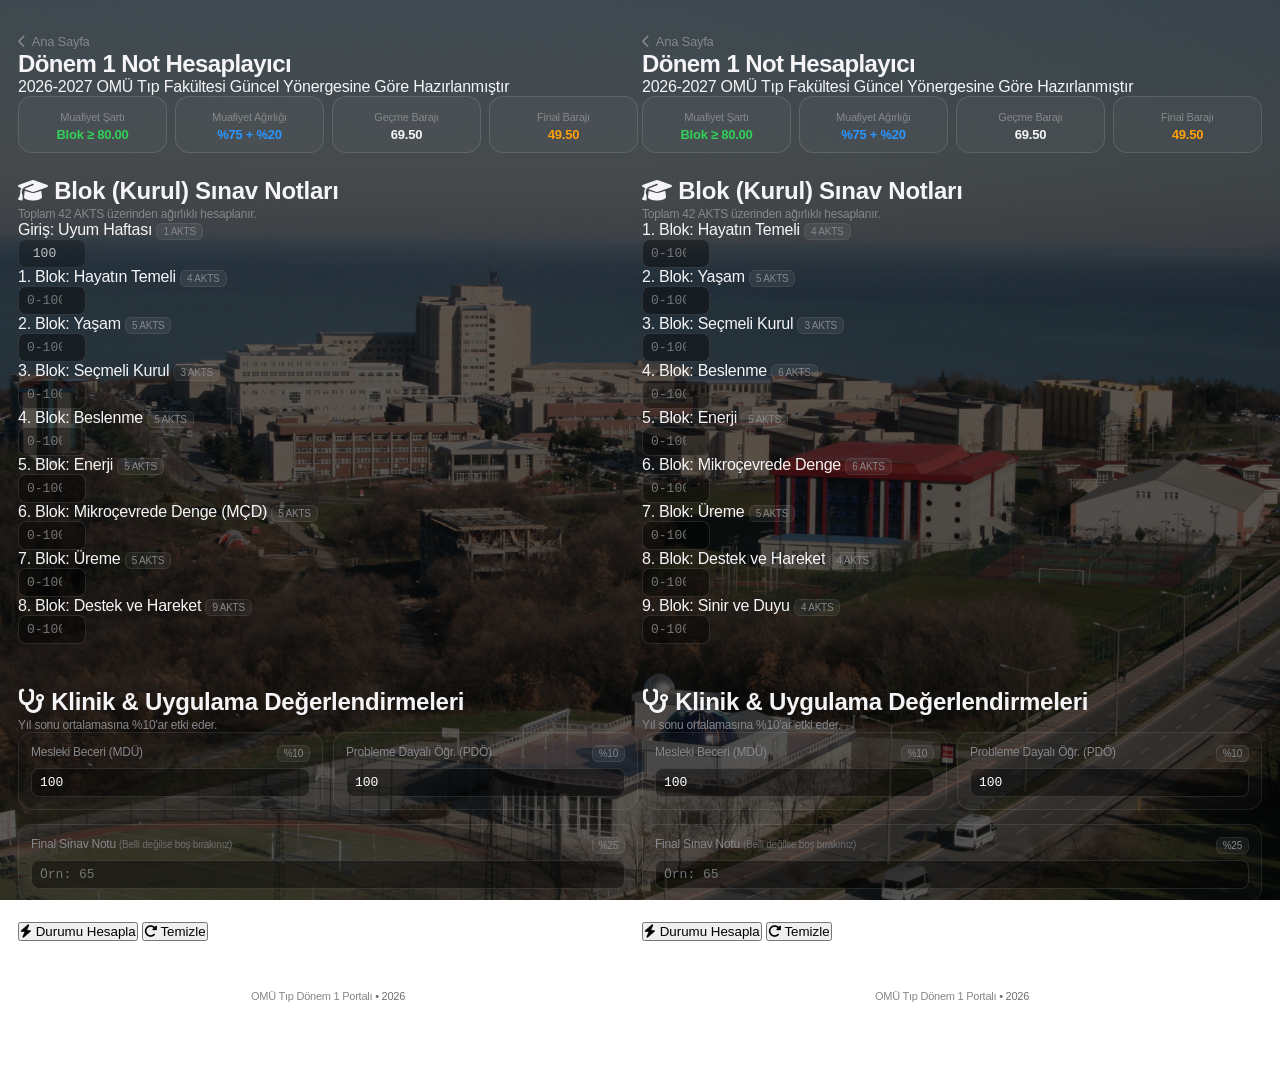
==== commit 96f24c51: "Update fmt.Println message from 'Hello' to 'Goodbye'" ====
--- a/hesaplayici.html
+++ b/hesaplayici.html
@@ -60,6 +60,16 @@
             </div>
 
             <div class="input-list">
+                <!-- Uyum Haftası (1 AKTS - Sabit 100) -->
+                <div class="input-row">
+                    <div class="course-meta">
+                        <span class="course-num">Giriş:</span>
+                        <span class="course-name">Uyum Haftası</span>
+                        <span class="akts-pill">1 AKTS</span>
+                    </div>
+                    <input type="number" id="k_uyum" class="score-input" value="100" readonly style="opacity: 0.7; cursor: not-allowed;" title="Standart 100 olarak kabul edilir">
+                </div>
+
                 <!-- 1. Blok: Hayatın Temeli (4 AKTS) -->
                 <div class="input-row">
                     <div class="course-meta">
@@ -87,17 +97,17 @@
                         <span class="course-name">Seçmeli Kurul</span>
                         <span class="akts-pill">3 AKTS</span>
                     </div>
-                    <input type="number" id="k4" class="score-input" min="0" max="100" placeholder="0-100">
-                </div>
-
-                <!-- 4. Blok: Beslenme (6 AKTS) -->
+                    <input type="number" id="k3" class="score-input" min="0" max="100" placeholder="0-100">
+                </div>
+
+                <!-- 4. Blok: Beslenme (5 AKTS) -->
                 <div class="input-row">
                     <div class="course-meta">
                         <span class="course-num">4. Blok:</span>
                         <span class="course-name">Beslenme</span>
-                        <span class="akts-pill">6 AKTS</span>
-                    </div>
-                    <input type="number" id="k3" class="score-input" min="0" max="100" placeholder="0-100">
+                        <span class="akts-pill">5 AKTS</span>
+                    </div>
+                    <input type="number" id="k4" class="score-input" min="0" max="100" placeholder="0-100">
                 </div>
 
                 <!-- 5. Blok: Enerji (5 AKTS) -->
@@ -110,12 +120,12 @@
                     <input type="number" id="k5" class="score-input" min="0" max="100" placeholder="0-100">
                 </div>
 
-                <!-- 6. Blok: Mikroçevrede Denge (6 AKTS) -->
+                <!-- 6. Blok: Mikroçevrede Denge (5 AKTS) -->
                 <div class="input-row">
                     <div class="course-meta">
                         <span class="course-num">6. Blok:</span>
-                        <span class="course-name">Mikroçevrede Denge</span>
-                        <span class="akts-pill">6 AKTS</span>
+                        <span class="course-name">Mikroçevrede Denge (MÇD)</span>
+                        <span class="akts-pill">5 AKTS</span>
                     </div>
                     <input type="number" id="k6" class="score-input" min="0" max="100" placeholder="0-100">
                 </div>
@@ -130,24 +140,14 @@
                     <input type="number" id="k7" class="score-input" min="0" max="100" placeholder="0-100">
                 </div>
 
-                <!-- 8. Blok: Destek ve Hareket (4 AKTS) -->
+                <!-- 8. Blok: Destek ve Hareket (9 AKTS) -->
                 <div class="input-row">
                     <div class="course-meta">
                         <span class="course-num">8. Blok:</span>
                         <span class="course-name">Destek ve Hareket</span>
-                        <span class="akts-pill">4 AKTS</span>
+                        <span class="akts-pill">9 AKTS</span>
                     </div>
                     <input type="number" id="k8" class="score-input" min="0" max="100" placeholder="0-100">
-                </div>
-
-                <!-- 9. Blok: Sinir ve Duyu (4 AKTS) -->
-                <div class="input-row">
-                    <div class="course-meta">
-                        <span class="course-num">9. Blok:</span>
-                        <span class="course-name">Sinir ve Duyu</span>
-                        <span class="akts-pill">4 AKTS</span>
-                    </div>
-                    <input type="number" id="k9" class="score-input" min="0" max="100" placeholder="0-100">
                 </div>
             </div>
         </section>
@@ -187,6 +187,248 @@
                 <input type="number" id="final-input" class="score-input" min="0" max="100" placeholder="Örn: 65">
             </div>
 
+            <!-- İşlem Butonları -->
+            <div class="action-buttons" style="margin-top: 20px;">
+                <button type="button" class="btn-primary" onclick="hesapla()">
+                    <i class="fa-solid fa-bolt"></i> Durumu Hesapla
+                </button>
+                <button type="button" class="btn-secondary" onclick="sifirla()">
+                    <i class="fa-solid fa-rotate-right"></i> Temizle
+                </button>
+            </div>
+        </section>
+
+        <!-- 3. Bölüm: Dinamik Sonuç Alanı -->
+        <section id="result-area" class="glass-section result-section hidden" style="margin-top: 20px;">
+            <div id="status-banner" class="status-banner">
+                <!-- script.js tarafından dinamik doldurulur -->
+            </div>
+
+            <div class="results-grid">
+                <div class="metric-card">
+                    <span class="metric-label">Blok Ortalaması</span>
+                    <span id="res-blok-ort" class="metric-value">--</span>
+                    <span class="metric-sub">Ağırlıklı Kurul Notu</span>
+                </div>
+
+                <div class="metric-card">
+                    <span class="metric-label">Final Durumu</span>
+                    <span id="res-gereken-final" class="metric-value">--</span>
+                    <span class="metric-sub">Gereken / Girilen</span>
+                </div>
+
+                <div class="metric-card">
+                    <span class="metric-label">Yıl Sonu Başarı Notu</span>
+                    <span id="res-yil-sonu" class="metric-value">--</span>
+                    <span class="metric-sub">Geçme Barajı: 69.50</span>
+                </div>
+            </div>
+
+            <div id="res-explainer" class="explainer-card">
+                <!-- script.js tarafından detaylı hesap formülü buraya yazılır -->
+            </div>
+        </section>
+
+        <!-- Alt Bilgi (Footer) -->
+        <footer class="footer">
+            <p><strong>OMÜ Tıp Dönem 1 Portalı</strong> • 2026</p>
+            <p class="disclaimer">Yönergeye göre: Blok %50, Final %25, MDÜ %10, PDÖ %10 ağırlık toplanıp (100/95) ile ölçeklenir.</p>
+            <p class="disclaimer">Resmi kurum sayfası değildir, öğrenci inisiyatifidir.</p>
+        </footer>
+    </div>
+
+    <!-- Hesaplama Motoru -->
+    <script src="script.js"></script>
+</body>
+</html><!DOCTYPE html>
+<html lang="tr">
+<head>
+    <meta charset="UTF-8">
+    <meta name="viewport" content="width=device-width, initial-scale=1.0">
+    <title>Piriformis | Not Hesaplayıcı</title>
+    
+    <!-- Favicon (Sekme Logosu) -->
+    <link rel="icon" type="image/png" href="logo.png">
+
+    <!-- Google Font: Inter -->
+    <link rel="preconnect" href="https://fonts.googleapis.com">
+    <link rel="preconnect" href="https://fonts.gstatic.com" crossorigin>
+    <link href="https://fonts.googleapis.com/css2?family=Inter:wght@300;400;500;600;700&display=swap" rel="stylesheet">
+
+    <!-- Font Awesome İkonları -->
+    <link rel="stylesheet" href="https://cdnjs.cloudflare.com/ajax/libs/font-awesome/6.4.0/css/all.min.css">
+
+    <!-- Stil Dosyası -->
+    <link rel="stylesheet" href="style.css">
+</head>
+<body>
+    <div class="background-overlay"></div>
+
+    <div class="container">
+        <!-- Üst Başlık & Geri Dön Butonu -->
+        <header class="page-header">
+            <a href="index.html" class="back-link">
+                <i class="fa-solid fa-chevron-left"></i> Ana Sayfa
+            </a>
+            <h1 class="page-title">Dönem 1 Not Hesaplayıcı</h1>
+            <p class="page-desc">2026-2027 OMÜ Tıp Fakültesi Güncel Yönergesine Göre Hazırlanmıştır</p>
+
+            <!-- Kural Bilgi Rozetleri -->
+            <div class="rules-bar">
+                <div class="rule-chip">
+                    <span class="label">Muafiyet Şartı</span>
+                    <span class="val text-green">Blok ≥ 80.00</span>
+                </div>
+                <div class="rule-chip">
+                    <span class="label">Muafiyet Ağırlığı</span>
+                    <span class="val text-blue">%75 + %20</span>
+                </div>
+                <div class="rule-chip">
+                    <span class="label">Geçme Barajı</span>
+                    <span class="val">69.50</span>
+                </div>
+                <div class="rule-chip">
+                    <span class="label">Final Barajı</span>
+                    <span class="val text-amber">49.50</span>
+                </div>
+            </div>
+        </header>
+
+        <!-- 1. Bölüm: Blok (Komite) Notları -->
+        <section class="glass-section">
+            <div class="section-header">
+                <h2><i class="fa-solid fa-graduation-cap"></i> Blok (Kurul) Sınav Notları</h2>
+                <p class="section-desc">Toplam 42 AKTS üzerinden ağırlıklı hesaplanır.</p>
+            </div>
+
+            <div class="input-list">
+                <!-- 1. Blok: Hayatın Temeli (4 AKTS) -->
+                <div class="input-row">
+                    <div class="course-meta">
+                        <span class="course-num">1. Blok:</span>
+                        <span class="course-name">Hayatın Temeli</span>
+                        <span class="akts-pill">4 AKTS</span>
+                    </div>
+                    <input type="number" id="k1" class="score-input" min="0" max="100" placeholder="0-100">
+                </div>
+
+                <!-- 2. Blok: Yaşam (5 AKTS) -->
+                <div class="input-row">
+                    <div class="course-meta">
+                        <span class="course-num">2. Blok:</span>
+                        <span class="course-name">Yaşam</span>
+                        <span class="akts-pill">5 AKTS</span>
+                    </div>
+                    <input type="number" id="k2" class="score-input" min="0" max="100" placeholder="0-100">
+                </div>
+
+                <!-- 3. Blok: Seçmeli Kurul (3 AKTS) -->
+                <div class="input-row">
+                    <div class="course-meta">
+                        <span class="course-num">3. Blok:</span>
+                        <span class="course-name">Seçmeli Kurul</span>
+                        <span class="akts-pill">3 AKTS</span>
+                    </div>
+                    <input type="number" id="k4" class="score-input" min="0" max="100" placeholder="0-100">
+                </div>
+
+                <!-- 4. Blok: Beslenme (6 AKTS) -->
+                <div class="input-row">
+                    <div class="course-meta">
+                        <span class="course-num">4. Blok:</span>
+                        <span class="course-name">Beslenme</span>
+                        <span class="akts-pill">6 AKTS</span>
+                    </div>
+                    <input type="number" id="k3" class="score-input" min="0" max="100" placeholder="0-100">
+                </div>
+
+                <!-- 5. Blok: Enerji (5 AKTS) -->
+                <div class="input-row">
+                    <div class="course-meta">
+                        <span class="course-num">5. Blok:</span>
+                        <span class="course-name">Enerji</span>
+                        <span class="akts-pill">5 AKTS</span>
+                    </div>
+                    <input type="number" id="k5" class="score-input" min="0" max="100" placeholder="0-100">
+                </div>
+
+                <!-- 6. Blok: Mikroçevrede Denge (6 AKTS) -->
+                <div class="input-row">
+                    <div class="course-meta">
+                        <span class="course-num">6. Blok:</span>
+                        <span class="course-name">Mikroçevrede Denge</span>
+                        <span class="akts-pill">6 AKTS</span>
+                    </div>
+                    <input type="number" id="k6" class="score-input" min="0" max="100" placeholder="0-100">
+                </div>
+
+                <!-- 7. Blok: Üreme (5 AKTS) -->
+                <div class="input-row">
+                    <div class="course-meta">
+                        <span class="course-num">7. Blok:</span>
+                        <span class="course-name">Üreme</span>
+                        <span class="akts-pill">5 AKTS</span>
+                    </div>
+                    <input type="number" id="k7" class="score-input" min="0" max="100" placeholder="0-100">
+                </div>
+
+                <!-- 8. Blok: Destek ve Hareket (4 AKTS) -->
+                <div class="input-row">
+                    <div class="course-meta">
+                        <span class="course-num">8. Blok:</span>
+                        <span class="course-name">Destek ve Hareket</span>
+                        <span class="akts-pill">4 AKTS</span>
+                    </div>
+                    <input type="number" id="k8" class="score-input" min="0" max="100" placeholder="0-100">
+                </div>
+
+                <!-- 9. Blok: Sinir ve Duyu (4 AKTS) -->
+                <div class="input-row">
+                    <div class="course-meta">
+                        <span class="course-num">9. Blok:</span>
+                        <span class="course-name">Sinir ve Duyu</span>
+                        <span class="akts-pill">4 AKTS</span>
+                    </div>
+                    <input type="number" id="k9" class="score-input" min="0" max="100" placeholder="0-100">
+                </div>
+            </div>
+        </section>
+
+        <!-- 2. Bölüm: Klinik & Uygulama Değerlendirmeleri ve Final Notu -->
+        <section class="glass-section" style="margin-top: 20px;">
+            <div class="section-header">
+                <h2><i class="fa-solid fa-stethoscope"></i> Klinik & Uygulama Değerlendirmeleri</h2>
+                <p class="section-desc">Yıl sonu ortalamasına %10'ar etki eder.</p>
+            </div>
+
+            <!-- MDÜ & PDÖ Alanı -->
+            <div class="grid-two">
+                <div class="sub-input-card">
+                    <label for="mdu">
+                        <span>Mesleki Beceri (MDÜ)</span>
+                        <span class="akts-pill">%10</span>
+                    </label>
+                    <input type="number" id="mdu" class="score-input" value="100" min="0" max="100" placeholder="100">
+                </div>
+
+                <div class="sub-input-card">
+                    <label for="pdo">
+                        <span>Probleme Dayalı Öğr. (PDÖ)</span>
+                        <span class="akts-pill">%10</span>
+                    </label>
+                    <input type="number" id="pdo" class="score-input" value="100" min="0" max="100" placeholder="100">
+                </div>
+            </div>
+
+            <!-- Final Notu Kutusu (Opsiyonel) -->
+            <div class="sub-input-card" style="margin-top: 14px;">
+                <label for="final-input">
+                    <span>Final Sınav Notu <small style="opacity: 0.7;">(Belli değilse boş bırakınız)</small></span>
+                    <span class="akts-pill">%25</span>
+                </label>
+                <input type="number" id="final-input" class="score-input" min="0" max="100" placeholder="Örn: 65">
+            </div>
+
             <!-- Butonlar -->
             <div class="action-buttons" style="margin-top: 20px;">
                 <button type="button" class="btn-primary" onclick="hesapla()">
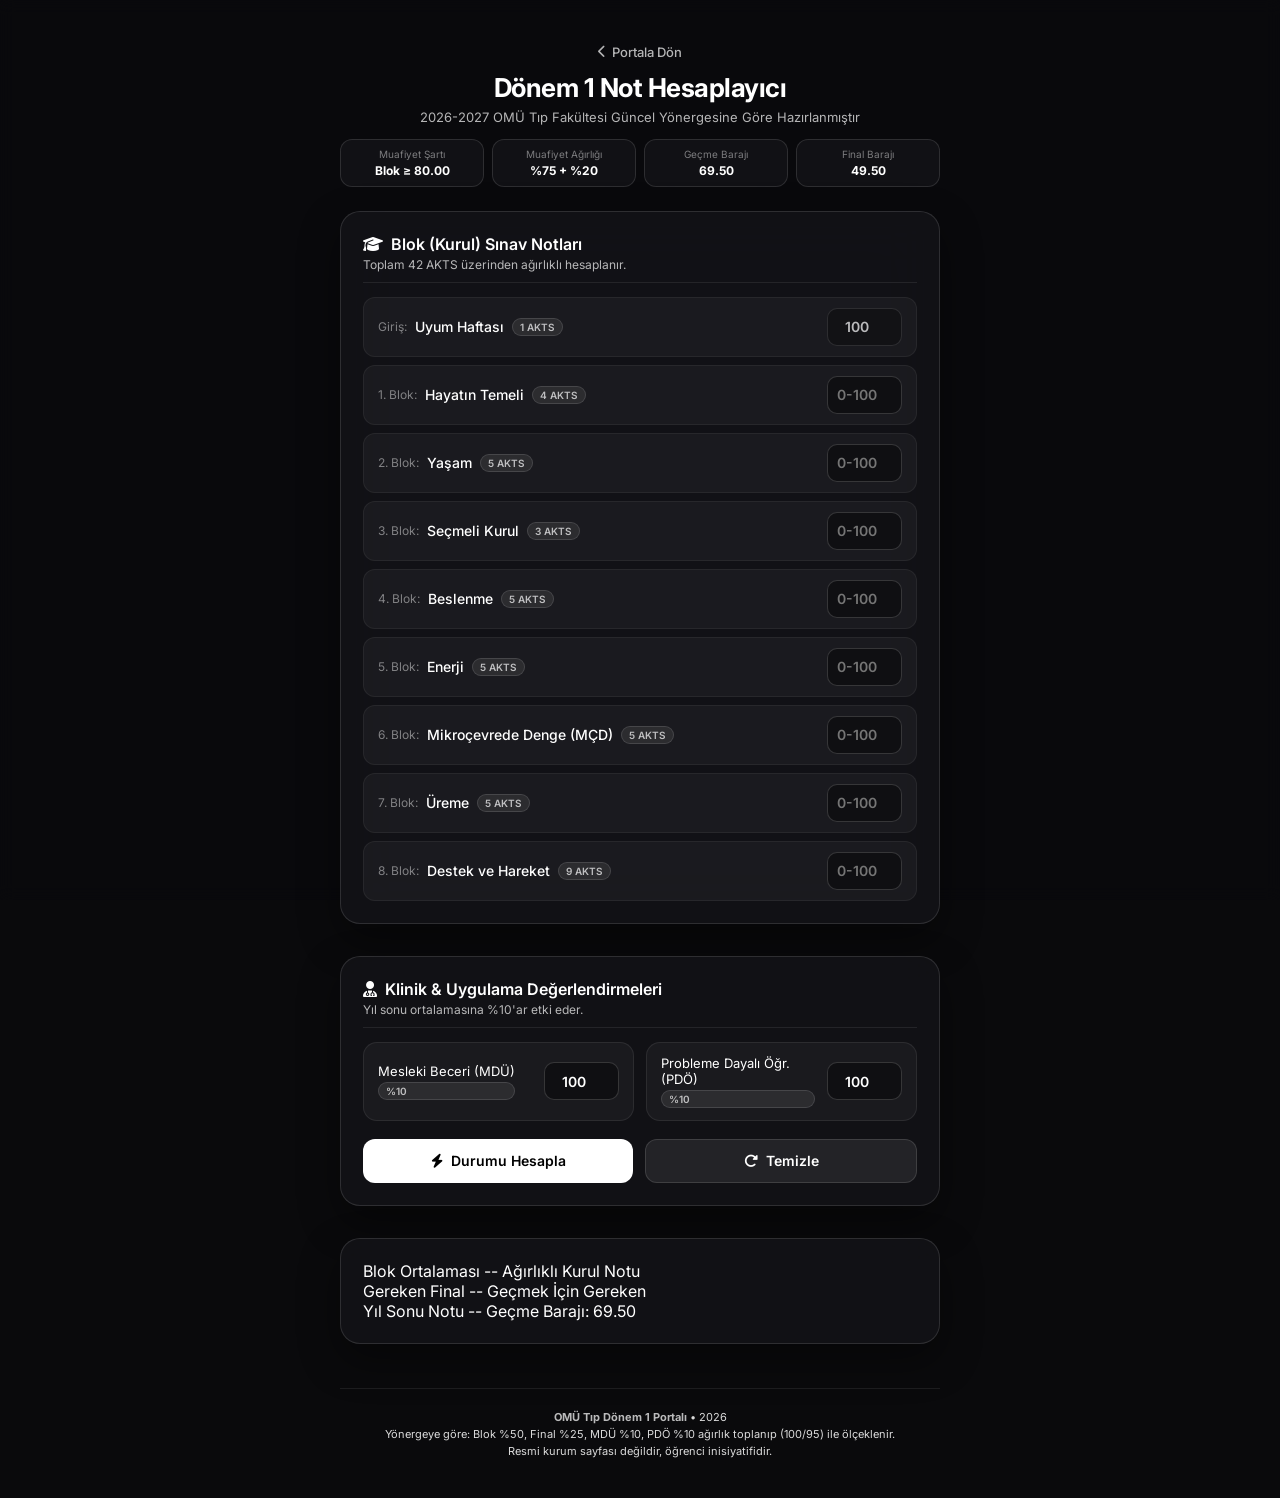
==== commit 90fc020c: "Update print statement from 'Hello' to 'Goodbye'" ====
--- a/hesaplayici.html
+++ b/hesaplayici.html
@@ -4,29 +4,21 @@
     <meta charset="UTF-8">
     <meta name="viewport" content="width=device-width, initial-scale=1.0">
     <title>Piriformis | Not Hesaplayıcı</title>
-    
-    <!-- Favicon (Sekme Logosu) -->
-    <link rel="icon" type="image/png" href="logo.png">
-
-    <!-- Google Font: Inter -->
+    <link rel="icon" type="image/png" href="favicon.ico">
     <link rel="preconnect" href="https://fonts.googleapis.com">
     <link rel="preconnect" href="https://fonts.gstatic.com" crossorigin>
-    <link href="https://fonts.googleapis.com/css2?family=Inter:wght@300;400;500;600;700&display=swap" rel="stylesheet">
-
-    <!-- Font Awesome İkonları -->
+    <link href="https://fonts.googleapis.com/css2?family=Inter:wght@400;500;600;700&display=swap" rel="stylesheet">
     <link rel="stylesheet" href="https://cdnjs.cloudflare.com/ajax/libs/font-awesome/6.4.0/css/all.min.css">
-
-    <!-- Stil Dosyası -->
     <link rel="stylesheet" href="style.css">
 </head>
 <body>
     <div class="background-overlay"></div>
 
     <div class="container">
-        <!-- Üst Başlık & Geri Dön Butonu -->
+        <!-- Üst Başlık & Geri Dön -->
         <header class="page-header">
             <a href="index.html" class="back-link">
-                <i class="fa-solid fa-chevron-left"></i> Ana Sayfa
+                <i class="fa-solid fa-chevron-left"></i> Portala Dön
             </a>
             <h1 class="page-title">Dönem 1 Not Hesaplayıcı</h1>
             <p class="page-desc">2026-2027 OMÜ Tıp Fakültesi Güncel Yönergesine Göre Hazırlanmıştır</p>
@@ -52,7 +44,7 @@
             </div>
         </header>
 
-        <!-- 1. Bölüm: Blok (Komite) Notları -->
+        <!-- Blok Sınav Notları -->
         <section class="glass-section">
             <div class="section-header">
                 <h2><i class="fa-solid fa-graduation-cap"></i> Blok (Kurul) Sınav Notları</h2>
@@ -60,7 +52,7 @@
             </div>
 
             <div class="input-list">
-                <!-- Uyum Haftası (1 AKTS - Sabit 100) -->
+                <!-- Uyum Haftası -->
                 <div class="input-row">
                     <div class="course-meta">
                         <span class="course-num">Giriş:</span>
@@ -70,7 +62,7 @@
                     <input type="number" id="k_uyum" class="score-input" value="100" readonly style="opacity: 0.7; cursor: not-allowed;" title="Standart 100 olarak kabul edilir">
                 </div>
 
-                <!-- 1. Blok: Hayatın Temeli (4 AKTS) -->
+                <!-- 1. Blok: Hayatın Temeli -->
                 <div class="input-row">
                     <div class="course-meta">
                         <span class="course-num">1. Blok:</span>
@@ -80,7 +72,7 @@
                     <input type="number" id="k1" class="score-input" min="0" max="100" placeholder="0-100">
                 </div>
 
-                <!-- 2. Blok: Yaşam (5 AKTS) -->
+                <!-- 2. Blok: Yaşam -->
                 <div class="input-row">
                     <div class="course-meta">
                         <span class="course-num">2. Blok:</span>
@@ -90,7 +82,7 @@
                     <input type="number" id="k2" class="score-input" min="0" max="100" placeholder="0-100">
                 </div>
 
-                <!-- 3. Blok: Seçmeli Kurul (3 AKTS) -->
+                <!-- 3. Blok: Seçmeli Kurul -->
                 <div class="input-row">
                     <div class="course-meta">
                         <span class="course-num">3. Blok:</span>
@@ -100,7 +92,7 @@
                     <input type="number" id="k3" class="score-input" min="0" max="100" placeholder="0-100">
                 </div>
 
-                <!-- 4. Blok: Beslenme (5 AKTS) -->
+                <!-- 4. Blok: Beslenme -->
                 <div class="input-row">
                     <div class="course-meta">
                         <span class="course-num">4. Blok:</span>
@@ -110,7 +102,7 @@
                     <input type="number" id="k4" class="score-input" min="0" max="100" placeholder="0-100">
                 </div>
 
-                <!-- 5. Blok: Enerji (5 AKTS) -->
+                <!-- 5. Blok: Enerji -->
                 <div class="input-row">
                     <div class="course-meta">
                         <span class="course-num">5. Blok:</span>
@@ -120,7 +112,7 @@
                     <input type="number" id="k5" class="score-input" min="0" max="100" placeholder="0-100">
                 </div>
 
-                <!-- 6. Blok: Mikroçevrede Denge (5 AKTS) -->
+                <!-- 6. Blok: Mikroçevrede Denge (MÇD) -->
                 <div class="input-row">
                     <div class="course-meta">
                         <span class="course-num">6. Blok:</span>
@@ -130,7 +122,7 @@
                     <input type="number" id="k6" class="score-input" min="0" max="100" placeholder="0-100">
                 </div>
 
-                <!-- 7. Blok: Üreme (5 AKTS) -->
+                <!-- 7. Blok: Üreme -->
                 <div class="input-row">
                     <div class="course-meta">
                         <span class="course-num">7. Blok:</span>
@@ -140,7 +132,7 @@
                     <input type="number" id="k7" class="score-input" min="0" max="100" placeholder="0-100">
                 </div>
 
-                <!-- 8. Blok: Destek ve Hareket (9 AKTS) -->
+                <!-- 8. Blok: Destek ve Hareket -->
                 <div class="input-row">
                     <div class="course-meta">
                         <span class="course-num">8. Blok:</span>
@@ -152,14 +144,13 @@
             </div>
         </section>
 
-        <!-- 2. Bölüm: Klinik & Uygulama Değerlendirmeleri ve Final Notu -->
-        <section class="glass-section" style="margin-top: 20px;">
+        <!-- Klinik & Uygulama Değerlendirmeleri -->
+        <section class="glass-section">
             <div class="section-header">
-                <h2><i class="fa-solid fa-stethoscope"></i> Klinik & Uygulama Değerlendirmeleri</h2>
+                <h2><i class="fa-solid fa-user-doctor"></i> Klinik & Uygulama Değerlendirmeleri</h2>
                 <p class="section-desc">Yıl sonu ortalamasına %10'ar etki eder.</p>
             </div>
 
-            <!-- MDÜ & PDÖ Alanı -->
             <div class="grid-two">
                 <div class="sub-input-card">
                     <label for="mdu">
@@ -178,17 +169,7 @@
                 </div>
             </div>
 
-            <!-- Final Notu Kutusu (Opsiyonel) -->
-            <div class="sub-input-card" style="margin-top: 14px;">
-                <label for="final-input">
-                    <span>Final Sınav Notu <small style="opacity: 0.7;">(Belli değilse boş bırakınız)</small></span>
-                    <span class="akts-pill">%25</span>
-                </label>
-                <input type="number" id="final-input" class="score-input" min="0" max="100" placeholder="Örn: 65">
-            </div>
-
-            <!-- İşlem Butonları -->
-            <div class="action-buttons" style="margin-top: 20px;">
+            <div class="action-buttons" style="margin-top: 18px;">
                 <button type="button" class="btn-primary" onclick="hesapla()">
                     <i class="fa-solid fa-bolt"></i> Durumu Hesapla
                 </button>
@@ -198,11 +179,9 @@
             </div>
         </section>
 
-        <!-- 3. Bölüm: Dinamik Sonuç Alanı -->
-        <section id="result-area" class="glass-section result-section hidden" style="margin-top: 20px;">
-            <div id="status-banner" class="status-banner">
-                <!-- script.js tarafından dinamik doldurulur -->
-            </div>
+        <!-- Sonuç Alanı -->
+        <section id="result-area" class="glass-section result-section hidden">
+            <div id="status-banner" class="status-banner"></div>
 
             <div class="results-grid">
                 <div class="metric-card">
@@ -212,24 +191,22 @@
                 </div>
 
                 <div class="metric-card">
-                    <span class="metric-label">Final Durumu</span>
+                    <span class="metric-label">Gereken Final</span>
                     <span id="res-gereken-final" class="metric-value">--</span>
-                    <span class="metric-sub">Gereken / Girilen</span>
+                    <span class="metric-sub">Geçmek İçin Gereken</span>
                 </div>
 
                 <div class="metric-card">
-                    <span class="metric-label">Yıl Sonu Başarı Notu</span>
+                    <span class="metric-label">Yıl Sonu Notu</span>
                     <span id="res-yil-sonu" class="metric-value">--</span>
                     <span class="metric-sub">Geçme Barajı: 69.50</span>
                 </div>
             </div>
 
-            <div id="res-explainer" class="explainer-card">
-                <!-- script.js tarafından detaylı hesap formülü buraya yazılır -->
-            </div>
+            <div id="res-explainer" class="explainer-card"></div>
         </section>
 
-        <!-- Alt Bilgi (Footer) -->
+        <!-- Alt Bilgi -->
         <footer class="footer">
             <p><strong>OMÜ Tıp Dönem 1 Portalı</strong> • 2026</p>
             <p class="disclaimer">Yönergeye göre: Blok %50, Final %25, MDÜ %10, PDÖ %10 ağırlık toplanıp (100/95) ile ölçeklenir.</p>
@@ -237,249 +214,6 @@
         </footer>
     </div>
 
-    <!-- Hesaplama Motoru -->
-    <script src="script.js"></script>
-</body>
-</html><!DOCTYPE html>
-<html lang="tr">
-<head>
-    <meta charset="UTF-8">
-    <meta name="viewport" content="width=device-width, initial-scale=1.0">
-    <title>Piriformis | Not Hesaplayıcı</title>
-    
-    <!-- Favicon (Sekme Logosu) -->
-    <link rel="icon" type="image/png" href="logo.png">
-
-    <!-- Google Font: Inter -->
-    <link rel="preconnect" href="https://fonts.googleapis.com">
-    <link rel="preconnect" href="https://fonts.gstatic.com" crossorigin>
-    <link href="https://fonts.googleapis.com/css2?family=Inter:wght@300;400;500;600;700&display=swap" rel="stylesheet">
-
-    <!-- Font Awesome İkonları -->
-    <link rel="stylesheet" href="https://cdnjs.cloudflare.com/ajax/libs/font-awesome/6.4.0/css/all.min.css">
-
-    <!-- Stil Dosyası -->
-    <link rel="stylesheet" href="style.css">
-</head>
-<body>
-    <div class="background-overlay"></div>
-
-    <div class="container">
-        <!-- Üst Başlık & Geri Dön Butonu -->
-        <header class="page-header">
-            <a href="index.html" class="back-link">
-                <i class="fa-solid fa-chevron-left"></i> Ana Sayfa
-            </a>
-            <h1 class="page-title">Dönem 1 Not Hesaplayıcı</h1>
-            <p class="page-desc">2026-2027 OMÜ Tıp Fakültesi Güncel Yönergesine Göre Hazırlanmıştır</p>
-
-            <!-- Kural Bilgi Rozetleri -->
-            <div class="rules-bar">
-                <div class="rule-chip">
-                    <span class="label">Muafiyet Şartı</span>
-                    <span class="val text-green">Blok ≥ 80.00</span>
-                </div>
-                <div class="rule-chip">
-                    <span class="label">Muafiyet Ağırlığı</span>
-                    <span class="val text-blue">%75 + %20</span>
-                </div>
-                <div class="rule-chip">
-                    <span class="label">Geçme Barajı</span>
-                    <span class="val">69.50</span>
-                </div>
-                <div class="rule-chip">
-                    <span class="label">Final Barajı</span>
-                    <span class="val text-amber">49.50</span>
-                </div>
-            </div>
-        </header>
-
-        <!-- 1. Bölüm: Blok (Komite) Notları -->
-        <section class="glass-section">
-            <div class="section-header">
-                <h2><i class="fa-solid fa-graduation-cap"></i> Blok (Kurul) Sınav Notları</h2>
-                <p class="section-desc">Toplam 42 AKTS üzerinden ağırlıklı hesaplanır.</p>
-            </div>
-
-            <div class="input-list">
-                <!-- 1. Blok: Hayatın Temeli (4 AKTS) -->
-                <div class="input-row">
-                    <div class="course-meta">
-                        <span class="course-num">1. Blok:</span>
-                        <span class="course-name">Hayatın Temeli</span>
-                        <span class="akts-pill">4 AKTS</span>
-                    </div>
-                    <input type="number" id="k1" class="score-input" min="0" max="100" placeholder="0-100">
-                </div>
-
-                <!-- 2. Blok: Yaşam (5 AKTS) -->
-                <div class="input-row">
-                    <div class="course-meta">
-                        <span class="course-num">2. Blok:</span>
-                        <span class="course-name">Yaşam</span>
-                        <span class="akts-pill">5 AKTS</span>
-                    </div>
-                    <input type="number" id="k2" class="score-input" min="0" max="100" placeholder="0-100">
-                </div>
-
-                <!-- 3. Blok: Seçmeli Kurul (3 AKTS) -->
-                <div class="input-row">
-                    <div class="course-meta">
-                        <span class="course-num">3. Blok:</span>
-                        <span class="course-name">Seçmeli Kurul</span>
-                        <span class="akts-pill">3 AKTS</span>
-                    </div>
-                    <input type="number" id="k4" class="score-input" min="0" max="100" placeholder="0-100">
-                </div>
-
-                <!-- 4. Blok: Beslenme (6 AKTS) -->
-                <div class="input-row">
-                    <div class="course-meta">
-                        <span class="course-num">4. Blok:</span>
-                        <span class="course-name">Beslenme</span>
-                        <span class="akts-pill">6 AKTS</span>
-                    </div>
-                    <input type="number" id="k3" class="score-input" min="0" max="100" placeholder="0-100">
-                </div>
-
-                <!-- 5. Blok: Enerji (5 AKTS) -->
-                <div class="input-row">
-                    <div class="course-meta">
-                        <span class="course-num">5. Blok:</span>
-                        <span class="course-name">Enerji</span>
-                        <span class="akts-pill">5 AKTS</span>
-                    </div>
-                    <input type="number" id="k5" class="score-input" min="0" max="100" placeholder="0-100">
-                </div>
-
-                <!-- 6. Blok: Mikroçevrede Denge (6 AKTS) -->
-                <div class="input-row">
-                    <div class="course-meta">
-                        <span class="course-num">6. Blok:</span>
-                        <span class="course-name">Mikroçevrede Denge</span>
-                        <span class="akts-pill">6 AKTS</span>
-                    </div>
-                    <input type="number" id="k6" class="score-input" min="0" max="100" placeholder="0-100">
-                </div>
-
-                <!-- 7. Blok: Üreme (5 AKTS) -->
-                <div class="input-row">
-                    <div class="course-meta">
-                        <span class="course-num">7. Blok:</span>
-                        <span class="course-name">Üreme</span>
-                        <span class="akts-pill">5 AKTS</span>
-                    </div>
-                    <input type="number" id="k7" class="score-input" min="0" max="100" placeholder="0-100">
-                </div>
-
-                <!-- 8. Blok: Destek ve Hareket (4 AKTS) -->
-                <div class="input-row">
-                    <div class="course-meta">
-                        <span class="course-num">8. Blok:</span>
-                        <span class="course-name">Destek ve Hareket</span>
-                        <span class="akts-pill">4 AKTS</span>
-                    </div>
-                    <input type="number" id="k8" class="score-input" min="0" max="100" placeholder="0-100">
-                </div>
-
-                <!-- 9. Blok: Sinir ve Duyu (4 AKTS) -->
-                <div class="input-row">
-                    <div class="course-meta">
-                        <span class="course-num">9. Blok:</span>
-                        <span class="course-name">Sinir ve Duyu</span>
-                        <span class="akts-pill">4 AKTS</span>
-                    </div>
-                    <input type="number" id="k9" class="score-input" min="0" max="100" placeholder="0-100">
-                </div>
-            </div>
-        </section>
-
-        <!-- 2. Bölüm: Klinik & Uygulama Değerlendirmeleri ve Final Notu -->
-        <section class="glass-section" style="margin-top: 20px;">
-            <div class="section-header">
-                <h2><i class="fa-solid fa-stethoscope"></i> Klinik & Uygulama Değerlendirmeleri</h2>
-                <p class="section-desc">Yıl sonu ortalamasına %10'ar etki eder.</p>
-            </div>
-
-            <!-- MDÜ & PDÖ Alanı -->
-            <div class="grid-two">
-                <div class="sub-input-card">
-                    <label for="mdu">
-                        <span>Mesleki Beceri (MDÜ)</span>
-                        <span class="akts-pill">%10</span>
-                    </label>
-                    <input type="number" id="mdu" class="score-input" value="100" min="0" max="100" placeholder="100">
-                </div>
-
-                <div class="sub-input-card">
-                    <label for="pdo">
-                        <span>Probleme Dayalı Öğr. (PDÖ)</span>
-                        <span class="akts-pill">%10</span>
-                    </label>
-                    <input type="number" id="pdo" class="score-input" value="100" min="0" max="100" placeholder="100">
-                </div>
-            </div>
-
-            <!-- Final Notu Kutusu (Opsiyonel) -->
-            <div class="sub-input-card" style="margin-top: 14px;">
-                <label for="final-input">
-                    <span>Final Sınav Notu <small style="opacity: 0.7;">(Belli değilse boş bırakınız)</small></span>
-                    <span class="akts-pill">%25</span>
-                </label>
-                <input type="number" id="final-input" class="score-input" min="0" max="100" placeholder="Örn: 65">
-            </div>
-
-            <!-- Butonlar -->
-            <div class="action-buttons" style="margin-top: 20px;">
-                <button type="button" class="btn-primary" onclick="hesapla()">
-                    <i class="fa-solid fa-bolt"></i> Durumu Hesapla
-                </button>
-                <button type="button" class="btn-secondary" onclick="sifirla()">
-                    <i class="fa-solid fa-rotate-right"></i> Temizle
-                </button>
-            </div>
-        </section>
-
-        <!-- 3. Bölüm: Dinamik Sonuç Alanı (Varsayılan gizli) -->
-        <section id="result-area" class="glass-section result-section hidden" style="margin-top: 20px;">
-            <div id="status-banner" class="status-banner">
-                <!-- script.js tarafından dinamik doldurulur -->
-            </div>
-
-            <div class="results-grid">
-                <div class="metric-card">
-                    <span class="metric-label">Blok Ortalaması</span>
-                    <span id="res-blok-ort" class="metric-value">--</span>
-                    <span class="metric-sub">Ağırlıklı Kurul Notu</span>
-                </div>
-
-                <div class="metric-card">
-                    <span class="metric-label">Final Durumu</span>
-                    <span id="res-gereken-final" class="metric-value">--</span>
-                    <span class="metric-sub">Gereken / Girilen</span>
-                </div>
-
-                <div class="metric-card">
-                    <span class="metric-label">Yıl Sonu Başarı Notu</span>
-                    <span id="res-yil-sonu" class="metric-value">--</span>
-                    <span class="metric-sub">Geçme Barajı: 69.50</span>
-                </div>
-            </div>
-
-            <div id="res-explainer" class="explainer-card">
-                <!-- script.js tarafından detaylı hesap formülü buraya yazılır -->
-            </div>
-        </section>
-
-        <!-- Alt Bilgi (Footer) -->
-        <footer class="footer">
-            <p><strong>OMÜ Tıp Dönem 1 Portalı</strong> • 2026</p>
-            <p class="disclaimer">Yönergeye göre: Blok %50, Final %25, MDÜ %10, PDÖ %10 ağırlık toplanıp (100/95) ile ölçeklenir.</p>
-            <p class="disclaimer">Resmi kurum sayfası değildir, öğrenci inisiyatifidir.</p>
-        </footer>
-    </div>
-
-    <!-- Hesaplama Motoru -->
     <script src="script.js"></script>
 </body>
 </html>
--- a/style.css
+++ b/style.css
@@ -1,156 +1,145 @@
+/* ==========================================================
+   OMÜ TIP DÖNEM 1 - TÜM SİTE APPLE GLASS TASARIM SİSTEMİ
+   ========================================================== */
+
 :root {
-    --apple-bg: #000000;
-    --glass-surface: rgba(255, 255, 255, 0.05);
-    --glass-surface-hover: rgba(255, 255, 255, 0.09);
-    --glass-border: rgba(255, 255, 255, 0.12);
-    --glass-border-hover: rgba(255, 255, 255, 0.25);
+    --bg-dark: #0a0a0c;
+    --text-primary: #ffffff;
+    --text-secondary: rgba(255, 255, 255, 0.70);
+    --text-muted: rgba(255, 255, 255, 0.45);
     
-    --text-primary: #f5f5f7;
-    --text-secondary: #86868b;
-    --text-tertiary: #6e6e73;
-    
-    --apple-blue: #2997ff;
-    --apple-green: #30d158;
-    --apple-orange: #ff9f0a;
-    --apple-red: #ff453a;
+    /* Apple Monokrom / Gri Vurgular */
+    --accent-gray: rgba(255, 255, 255, 0.85);
+    --pill-gray-bg: rgba(255, 255, 255, 0.08);
+    --pill-gray-border: rgba(255, 255, 255, 0.16);
+
+    /* Cam Yüzeyler */
+    --card-bg: rgba(22, 22, 26, 0.72);
+    --card-bg-hover: rgba(34, 34, 40, 0.85);
+    --card-border: rgba(255, 255, 255, 0.12);
+    --card-border-hover: rgba(255, 255, 255, 0.28);
 }
 
 * {
+    box-sizing: border-box;
     margin: 0;
     padding: 0;
-    box-sizing: border-box;
+    font-family: -apple-system, BlinkMacSystemFont, "Inter", "SF Pro Display", "Segoe UI", Roboto, sans-serif;
     -webkit-font-smoothing: antialiased;
-    -moz-osx-font-smoothing: grayscale;
 }
 
 body {
-    background-image: 
-        linear-gradient(rgba(0, 0, 0, 0.65), rgba(0, 0, 0, 0.65)), 
-        url('arka-plan.jpg'); 
-
+    background-color: var(--bg-dark);
+    color: var(--text-primary);
+    min-height: 100vh;
+    display: flex;
+    justify-content: center;
+    position: relative;
+    padding: 40px 16px;
+    overflow-x: hidden;
+}
+
+/* Kampüs Arka Plan Görseli */
+.background-overlay, body::before {
+    content: '';
+    position: fixed;
+    top: 0;
+    left: 0;
+    width: 100vw;
+    height: 100vh;
+    background-image: url('background.jpg');
     background-size: cover;
-    background-position: center;
+    background-position: center center;
     background-repeat: no-repeat;
-    background-attachment: fixed;
-
-    color: var(--text-primary);
-    font-family: -apple-system, BlinkMacSystemFont, "SF Pro Display", "SF Pro Text", "Segoe UI", Roboto, sans-serif;
-    min-height: 100vh;
-    display: flex;
-    justify-content: center;
-    align-items: center;
-    padding: 32px 16px;
-    letter-spacing: -0.015em;
+    z-index: -2;
+}
+
+/* Arka planı hafif buğulandıran koyu katman */
+body::after {
+    content: '';
+    position: fixed;
+    top: 0;
+    left: 0;
+    width: 100vw;
+    height: 100vh;
+    background: rgba(10, 10, 14, 0.45);
+    backdrop-filter: blur(8px);
+    -webkit-backdrop-filter: blur(8px);
+    z-index: -1;
 }
 
 .container {
     width: 100%;
-    max-width: 620px;
+    max-width: 600px;
     margin: 0 auto;
     display: flex;
     flex-direction: column;
-    gap: 24px;
-}
-
-.calc-layout {
-    max-width: 680px;
-}
-
-.header {
+    gap: 16px;
+    z-index: 1;
+}
+
+/* Linklerin mavi altı çizgili görünümünü kaldır */
+a {
+    color: inherit;
+    text-decoration: none;
+}
+
+/* ==========================================================
+   ORTAK HEADER & GERİ DÖN LİNKİ
+   ========================================================== */
+
+.header, .page-header {
     text-align: center;
-}
-
-.calc-header {
-    display: flex;
-    flex-direction: column;
-    gap: 18px;
-}
-
-.nav-bar {
-    display: flex;
-    justify-content: space-between;
-    align-items: center;
-}
-
-.back-link, .back-btn {
+    margin-bottom: 8px;
+}
+
+.back-link, a[href*="index"], a[href*="Portal"] {
+    display: inline-flex;
+    align-items: center;
+    gap: 6px;
     color: var(--text-secondary);
-    text-decoration: none;
     font-size: 13px;
-    font-weight: 400;
+    font-weight: 500;
+    margin-bottom: 12px;
+    transition: color 0.2s;
+}
+
+.back-link:hover {
+    color: #ffffff;
+}
+
+.logo-badge {
     display: inline-flex;
     align-items: center;
-    gap: 6px;
-    transition: color 0.2s cubic-bezier(0.16, 1, 0.3, 1);
-}
-
-.back-link:hover, .back-btn:hover {
-    color: var(--text-primary);
-}
-
-.system-tag {
-    font-size: 11px;
-    background: rgba(255, 255, 255, 0.06);
-    backdrop-filter: blur(12px);
-    -webkit-backdrop-filter: blur(12px);
-    color: var(--text-secondary);
-    border: 1px solid var(--glass-border);
-    padding: 4px 10px;
-    border-radius: 980px;
-    font-weight: 400;
-}
-
-.header-intro {
-    display: flex;
-    align-items: center;
-    gap: 16px;
-}
-
-.logo-badge, .mini-logo {
+    justify-content: center;
     width: 48px;
     height: 48px;
-    border-radius: 12px;
-    background: rgba(255, 255, 255, 0.06) !important;
-    border: 1px solid var(--glass-border) !important;
+    background: rgba(255, 255, 255, 0.08);
+    border: 1px solid var(--card-border);
+    border-radius: 14px;
+    font-size: 22px;
+    color: #ffffff;
+    margin-bottom: 12px;
     backdrop-filter: blur(20px);
     -webkit-backdrop-filter: blur(20px);
-    color: var(--text-primary) !important;
-    display: flex;
-    align-items: center;
-    justify-content: center;
-    font-size: 20px;
-    box-shadow: inset 0 1px 0 rgba(255, 255, 255, 0.15) !important;
-    flex-shrink: 0;
-}
-
-.header .logo-badge {
-    margin: 0 auto 16px auto;
-}
-
-h1 {
-    font-size: 24px;
-    font-weight: 600;
-    letter-spacing: -0.025em;
-    color: var(--text-primary);
-}
-
-.subtitle {
-    font-size: 14px;
+}
+
+h1, .page-title {
+    font-size: 26px;
+    font-weight: 700;
+    letter-spacing: -0.5px;
+    margin-bottom: 6px;
+    color: #ffffff;
+}
+
+.subtitle, .page-desc {
+    font-size: 13px;
     color: var(--text-secondary);
-    margin-top: 4px;
-    line-height: 1.4;
-}
-
-.card-section, .calc-card, .card {
-    background: var(--glass-surface);
-    backdrop-filter: blur(24px) saturate(180%);
-    -webkit-backdrop-filter: blur(24px) saturate(180%);
-    border: 1px solid var(--glass-border);
-    border-radius: 20px;
-    box-shadow: 
-        0 8px 32px 0 rgba(0, 0, 0, 0.36),
-        inset 0 1px 0 rgba(255, 255, 255, 0.1);
-    transition: all 0.3s cubic-bezier(0.16, 1, 0.3, 1);
-}
+}
+
+/* ==========================================================
+   ANA SAYFA (INDEX.HTML) KARTLARI
+   ========================================================== */
 
 .cards-grid {
     display: flex;
@@ -159,246 +148,170 @@
 }
 
 .card {
-    display: flex;
-    align-items: center;
-    padding: 18px 20px;
-    text-decoration: none;
-    color: inherit;
+    background: var(--card-bg);
+    border: 1px solid var(--card-border);
+    backdrop-filter: blur(25px) saturate(180%);
+    -webkit-backdrop-filter: blur(25px) saturate(180%);
+    border-radius: 18px;
+    padding: 16px 20px;
+    display: flex;
+    align-items: center;
+    gap: 16px;
+    transition: all 0.25s cubic-bezier(0.16, 1, 0.3, 1);
+    box-shadow: 0 8px 24px rgba(0, 0, 0, 0.25);
 }
 
 .card:hover {
-    background: var(--glass-surface-hover);
-    border-color: var(--glass-border-hover);
-    transform: scale(1.01);
+    background: var(--card-bg-hover);
+    border-color: var(--card-border-hover);
+    transform: translateY(-2px);
+    box-shadow: 0 12px 30px rgba(0, 0, 0, 0.35);
 }
 
 .card-icon {
     width: 42px;
     height: 42px;
-    border-radius: 10px;
+    min-width: 42px;
+    border-radius: 12px;
     display: flex;
     align-items: center;
     justify-content: center;
     font-size: 18px;
-    margin-right: 16px;
-    background: rgba(255, 255, 255, 0.05);
-    border: 1px solid rgba(255, 255, 255, 0.08);
-}
-
-.card-content h3 {
-    font-size: 15px;
+    background: rgba(255, 255, 255, 0.06);
+    border: 1px solid rgba(255, 255, 255, 0.10);
+    color: var(--accent-gray) !important;
+}
+
+.card-content { flex: 1; }
+.card-content h3 { font-size: 15px; font-weight: 600; color: #ffffff; margin-bottom: 3px; }
+.card-content p { font-size: 12px; color: var(--text-secondary); line-height: 1.4; }
+
+.external-pill {
+    font-size: 10px;
+    background: var(--pill-gray-bg);
+    border: 1px solid var(--pill-gray-border);
+    color: var(--text-secondary);
+    padding: 2px 7px;
+    border-radius: 980px;
     font-weight: 600;
-    color: var(--text-primary);
-}
-
-.card-content p {
-    font-size: 13px;
-    color: var(--text-secondary);
-    margin-top: 2px;
-}
-
-.card-arrow {
-    color: var(--text-tertiary);
-    font-size: 13px;
-    margin-left: auto;
-    transition: transform 0.2s ease, color 0.2s ease;
-}
-
-.card:hover .card-arrow {
-    color: var(--text-primary);
-    transform: translateX(3px);
-}
-
-.rules-bar {
-    display: grid;
-    grid-template-columns: repeat(4, 1fr);
+}
+
+.card-arrow { color: var(--text-muted); font-size: 13px; }
+.card:hover .card-arrow { transform: translateX(3px); color: #ffffff; }
+
+/* ==========================================================
+   HESAPLAYICI, KAYNAKLAR & İLETİŞİM GENEL BÖLÜM STİLLERİ
+   ========================================================== */
+
+.glass-section, section {
+    background: var(--card-bg);
+    border: 1px solid var(--card-border);
+    backdrop-filter: blur(30px) saturate(190%);
+    -webkit-backdrop-filter: blur(30px) saturate(190%);
+    border-radius: 20px;
+    padding: 22px;
+    margin-bottom: 16px;
+    box-shadow: 0 16px 40px rgba(0, 0, 0, 0.4);
+}
+
+.section-header {
+    margin-bottom: 14px;
+    padding-bottom: 10px;
+    border-bottom: 1px solid rgba(255, 255, 255, 0.08);
+}
+
+.section-header h2, h2 {
+    font-size: 16px;
+    font-weight: 600;
+    display: flex;
+    align-items: center;
     gap: 8px;
-}
-
+    color: #ffffff;
+}
+
+.section-desc { font-size: 12px; color: var(--text-secondary); margin-top: 3px; }
+
+/* Rozetler */
+.rules-bar { display: grid; grid-template-columns: repeat(4, 1fr); gap: 8px; margin-top: 14px; }
 .rule-chip {
-    background: rgba(255, 255, 255, 0.03);
-    border: 1px solid var(--glass-border);
-    backdrop-filter: blur(16px);
-    -webkit-backdrop-filter: blur(16px);
-    border-radius: 14px;
-    padding: 10px 8px;
-    text-align: center;
-}
-
-.rule-chip .label {
-    font-size: 11px;
-    color: var(--text-secondary);
-}
-
-.rule-chip .val {
-    font-size: 13px;
-    font-weight: 600;
-    margin-top: 2px;
-    display: block;
-}
-
-.card-section {
-    padding: 22px;
-}
-
-.section-title-wrap {
-    display: flex;
+    background: var(--card-bg);
+    border: 1px solid var(--card-border);
+    backdrop-filter: blur(20px);
+    -webkit-backdrop-filter: blur(20px);
+    border-radius: 12px;
+    padding: 8px 6px;
+    display: flex;
+    flex-direction: column;
+    align-items: center;
+    gap: 3px;
+}
+.rule-chip .label { font-size: 10px; color: var(--text-muted); }
+.rule-chip .val { font-size: 12px; font-weight: 700; color: #ffffff; }
+
+/* ==========================================================
+   HESAPLAYICI VE LİSTE GİRDİLERİ
+   ========================================================== */
+
+.input-list { display: flex; flex-direction: column; gap: 8px; }
+
+.input-row {
+    display: flex;
+    align-items: center;
     justify-content: space-between;
-    align-items: center;
-    margin-bottom: 16px;
-    padding-bottom: 12px;
-    border-bottom: 1px solid rgba(255, 255, 255, 0.06);
-}
-
-.section-title-wrap h2 {
-    font-size: 15px;
-    font-weight: 600;
-    color: var(--text-primary);
-}
-
-.section-desc {
-    font-size: 12px;
-    color: var(--text-secondary);
-    margin-top: 2px;
-}
-
-.text-action-btn {
-    background: transparent;
-    border: none;
-    color: var(--text-secondary);
-    font-size: 12px;
-    cursor: pointer;
-    transition: color 0.2s;
-}
-
-.text-action-btn:hover {
-    color: var(--apple-red);
-}
-
-.komite-list {
-    display: flex;
-    flex-direction: column;
-    gap: 6px;
-}
-
-.komite-row {
-    display: flex;
-    justify-content: space-between;
-    align-items: center;
-    padding: 10px 12px;
-    background: rgba(255, 255, 255, 0.02);
-    border: 1px solid transparent;
+    background: rgba(255, 255, 255, 0.04);
+    border: 1px solid rgba(255, 255, 255, 0.06);
     border-radius: 12px;
-    transition: all 0.2s cubic-bezier(0.16, 1, 0.3, 1);
-}
-
-.komite-row:hover {
-    background: rgba(255, 255, 255, 0.05);
-    border-color: rgba(255, 255, 255, 0.08);
-}
-
-.row-info {
-    display: flex;
-    align-items: center;
-    gap: 10px;
-}
-
-.komite-badge {
-    font-size: 11px;
-    color: var(--text-secondary);
-    font-weight: 500;
-}
-
-.komite-name {
-    font-size: 13px;
-    font-weight: 500;
-    color: var(--text-primary);
-}
-
+    padding: 10px 14px;
+}
+
+.course-meta { display: flex; align-items: center; gap: 8px; flex-wrap: wrap; flex: 1; }
+.course-num { font-size: 12px; color: var(--text-muted); }
+.course-name { font-size: 14px; font-weight: 500; }
 .akts-pill {
     font-size: 10px;
-    background: rgba(255, 255, 255, 0.06);
+    background: rgba(255, 255, 255, 0.08);
+    border: 1px solid rgba(255, 255, 255, 0.12);
+    color: var(--text-secondary);
+    padding: 2px 7px;
+    border-radius: 980px;
+    font-weight: 600;
+}
+
+.score-input {
+    width: 75px;
+    min-width: 75px;
+    height: 38px;
+    background: rgba(0, 0, 0, 0.4);
+    border: 1px solid rgba(255, 255, 255, 0.16);
+    border-radius: 10px;
+    color: #ffffff;
+    font-size: 14px;
+    font-weight: 600;
+    text-align: center;
+    outline: none;
+}
+
+.score-input:focus { border-color: rgba(255, 255, 255, 0.4); background: rgba(0, 0, 0, 0.7); }
+
+.grid-two { display: grid; grid-template-columns: 1fr 1fr; gap: 12px; }
+.sub-input-card {
+    background: rgba(255, 255, 255, 0.04);
     border: 1px solid rgba(255, 255, 255, 0.08);
-    color: var(--text-secondary);
-    padding: 2px 6px;
-    border-radius: 6px;
-}
-
-.akts-pill.high-akts {
-    color: var(--apple-orange);
-    border-color: rgba(255, 159, 10, 0.2);
-}
-
-.score-input {
-    width: 68px;
-    background: rgba(0, 0, 0, 0.4);
-    border: 1px solid var(--glass-border);
-    color: #ffffff;
-    padding: 6px 8px;
-    border-radius: 8px;
-    font-size: 13px;
-    text-align: center;
-    font-family: -apple-system, BlinkMacSystemFont, "SF Mono", Menlo, monospace;
-    outline: none;
-    transition: all 0.2s;
-}
-
-.score-input:focus {
-    border-color: var(--apple-blue);
-    box-shadow: 0 0 0 3px rgba(41, 151, 255, 0.2);
-}
-
-.input-fixed {
-    width: 68px;
-    background: rgba(0, 0, 0, 0.25);
-    border: 1px solid rgba(255, 255, 255, 0.06);
-    color: var(--apple-green);
-    font-weight: 600;
-    padding: 6px 8px;
-    border-radius: 8px;
-    text-align: center;
-}
-
-.fixed-tag {
-    font-size: 11px;
-    color: var(--apple-green);
-}
-
-.grid-two {
-    display: grid;
-    grid-template-columns: 1fr 1fr;
-    gap: 10px;
-}
-
-.sub-input-card {
-    background: rgba(255, 255, 255, 0.02);
-    border: 1px solid rgba(255, 255, 255, 0.08);
-    padding: 12px;
     border-radius: 14px;
-    display: flex;
-    flex-direction: column;
-    gap: 6px;
-}
-
-.sub-input-card label {
-    display: flex;
+    padding: 12px 14px;
+    display: flex;
+    align-items: center;
     justify-content: space-between;
-    font-size: 12px;
-    color: var(--text-secondary);
-}
-
-.sub-input-card input {
-    width: 100%;
-    text-align: left;
-}
-
-.main-cta-btn, .primary-btn {
-    width: 100%;
-    padding: 14px;
-    background: rgba(255, 255, 255, 0.95);
-    color: #000000;
-    border: none;
-    border-radius: 980px; /* Apple signature pill shape */
+    gap: 12px;
+}
+.sub-input-card label { display: flex; flex-direction: column; gap: 3px; font-size: 13px; }
+
+/* Butonlar */
+.action-buttons { display: flex; gap: 12px; }
+.btn-primary, .btn-secondary, button[type="submit"] {
+    flex: 1;
+    height: 44px;
+    border-radius: 12px;
     font-size: 14px;
     font-weight: 600;
     cursor: pointer;
@@ -406,256 +319,157 @@
     align-items: center;
     justify-content: center;
     gap: 8px;
-    box-shadow: 0 4px 18px rgba(255, 255, 255, 0.15);
-    transition: all 0.2s cubic-bezier(0.16, 1, 0.3, 1);
-}
-
-.main-cta-btn:hover, .primary-btn:hover {
-    background: #ffffff;
-    transform: scale(1.01);
-    box-shadow: 0 6px 24px rgba(255, 255, 255, 0.25);
-}
-
-.main-cta-btn:active, .primary-btn:active {
-    transform: scale(0.98);
-}
-
-.result-dashboard {
+    border: none;
+    outline: none;
+}
+
+.btn-primary, button[type="submit"] { background: #ffffff; color: #000000; }
+.btn-primary:hover, button[type="submit"]:hover { background: rgba(255, 255, 255, 0.88); }
+.btn-secondary { background: rgba(255, 255, 255, 0.08); color: #ffffff; border: 1px solid var(--card-border); }
+
+/* ==========================================================
+   KAYNAKLAR SAYFASI (KAYNAKLAR.HTML) STİLLERİ
+   ========================================================== */
+
+/* Arama Kutusu */
+input[type="text"][placeholder*="ara"], .search-box {
+    width: 100%;
+    height: 44px;
+    background: rgba(0, 0, 0, 0.4);
+    border: 1px solid var(--card-border);
+    border-radius: 14px;
+    padding: 0 16px;
+    color: #ffffff;
+    font-size: 14px;
+    margin-bottom: 16px;
+    outline: none;
+}
+
+input[type="text"][placeholder*="ara"]:focus {
+    border-color: rgba(255, 255, 255, 0.35);
+    background: rgba(0, 0, 0, 0.65);
+}
+
+/* Kaynak ve Arşiv Kart Linkleri */
+.archive-card, .resource-item, [class*="archive"] a, [class*="resource"] a {
+    display: flex;
+    align-items: center;
+    justify-content: space-between;
+    background: rgba(255, 255, 255, 0.04);
+    border: 1px solid rgba(255, 255, 255, 0.08);
+    border-radius: 14px;
+    padding: 14px 16px;
+    margin-bottom: 10px;
+    color: #ffffff !important;
+    transition: all 0.2s ease;
+}
+
+.archive-card:hover, .resource-item:hover {
+    background: rgba(255, 255, 255, 0.08);
+    border-color: rgba(255, 255, 255, 0.2);
+    transform: translateY(-1px);
+}
+
+/* ==========================================================
+   İLETİŞİM & GERİ BİLDİRİM (İLETİSİM.HTML) STİLLERİ
+   ========================================================== */
+
+/* İletişim Bağlantı Kartları (E-posta, Instagram vb.) */
+.contact-links, .social-links {
+    display: flex;
+    flex-direction: column;
+    gap: 10px;
+    margin-bottom: 16px;
+}
+
+.contact-card, .contact-link, [href^="mailto:"], [href*="instagram.com"] {
+    display: flex;
+    align-items: center;
+    gap: 12px;
+    background: rgba(255, 255, 255, 0.04);
+    border: 1px solid rgba(255, 255, 255, 0.08);
+    border-radius: 14px;
+    padding: 12px 16px;
+    color: #ffffff !important;
+    transition: all 0.2s ease;
+}
+
+.contact-card:hover, [href^="mailto:"]:hover, [href*="instagram.com"]:hover {
+    background: rgba(255, 255, 255, 0.08);
+    border-color: rgba(255, 255, 255, 0.2);
+}
+
+/* İletişim Formu */
+form {
     display: flex;
     flex-direction: column;
     gap: 12px;
-    animation: appleFade 0.4s cubic-bezier(0.16, 1, 0.3, 1);
-}
-
-@keyframes appleFade {
-    from { opacity: 0; transform: translateY(6px); }
-    to { opacity: 1; transform: translateY(0); }
-}
-
-.status-banner {
-    display: flex;
-    align-items: center;
-    gap: 14px;
-    padding: 14px 18px;
-    border-radius: 16px;
-    background: rgba(255, 255, 255, 0.04);
-    border: 1px solid var(--glass-border);
-    backdrop-filter: blur(20px);
-    -webkit-backdrop-filter: blur(20px);
-}
-
-.status-banner h3 {
+    margin-top: 14px;
+}
+
+form label {
+    font-size: 13px;
+    font-weight: 500;
+    color: var(--text-secondary);
+}
+
+form input[type="text"], 
+form input[type="email"],
+form select, 
+form textarea {
+    width: 100%;
+    background: rgba(0, 0, 0, 0.4);
+    border: 1px solid var(--card-border);
+    border-radius: 12px;
+    padding: 12px 14px;
+    color: #ffffff;
     font-size: 14px;
-    font-weight: 600;
-}
-
-.status-banner p {
-    font-size: 12px;
-    color: var(--text-secondary);
-}
-
-.banner-success { border-color: rgba(48, 209, 88, 0.3); }
-.banner-info { border-color: rgba(41, 151, 255, 0.3); }
-.banner-danger { border-color: rgba(255, 69, 58, 0.3); }
-
-.metrics-grid {
-    display: grid;
-    grid-template-columns: repeat(3, 1fr);
-    gap: 8px;
-}
-
-.metric-card {
-    background: rgba(255, 255, 255, 0.03);
-    border: 1px solid var(--glass-border);
-    backdrop-filter: blur(20px);
-    -webkit-backdrop-filter: blur(20px);
-    border-radius: 16px;
-    padding: 14px;
-    display: flex;
-    flex-direction: column;
-    gap: 8px;
-}
-
-.metric-card.highlight-card {
-    background: rgba(41, 151, 255, 0.08);
-    border-color: rgba(41, 151, 255, 0.3);
-}
-
-.metric-head {
-    font-size: 11px;
-    color: var(--text-secondary);
-    display: flex;
-    justify-content: space-between;
-}
-
-.metric-value {
-    font-size: 22px;
-    font-weight: 600;
-    font-family: -apple-system, BlinkMacSystemFont, "SF Pro Display", sans-serif;
-    color: var(--text-primary);
-}
-
-.metric-footer {
-    font-size: 10px;
-    color: var(--text-tertiary);
-    display: flex;
-    justify-content: space-between;
-}
-
-.calc-explainer {
-    background: rgba(255, 255, 255, 0.02);
-    border: 1px solid var(--glass-border);
-    border-radius: 14px;
-    padding: 12px 14px;
-    font-size: 12px;
-    color: var(--text-secondary);
-    line-height: 1.5;
-}
-
-.search-box-wrap input {
-    width: 100%;
-    background: rgba(255, 255, 255, 0.05);
-    border: 1px solid var(--glass-border);
-    backdrop-filter: blur(16px);
-    -webkit-backdrop-filter: blur(16px);
-    color: var(--text-primary);
-    padding: 12px 14px 12px 40px;
-    border-radius: 12px;
-    font-size: 13px;
     outline: none;
-    transition: all 0.2s;
-}
-
-.search-box-wrap input:focus {
-    border-color: rgba(255, 255, 255, 0.3);
-    background: rgba(255, 255, 255, 0.08);
-}
-
-.quick-links-grid, .contact-links-grid {
-    display: grid;
-    grid-template-columns: 1fr 1fr;
-    gap: 10px;
-}
-
-.quick-link-card, .contact-link-card {
-    background: var(--glass-surface);
-    border: 1px solid var(--glass-border);
-    backdrop-filter: blur(20px);
-    -webkit-backdrop-filter: blur(20px);
-    border-radius: 16px;
-    padding: 14px;
-    display: flex;
-    align-items: center;
-    gap: 12px;
-    text-decoration: none;
-    color: inherit;
-    transition: all 0.2s;
-}
-
-.quick-link-card:hover, .contact-link-card:hover {
-    background: var(--glass-surface-hover);
-    border-color: var(--glass-border-hover);
-    transform: scale(1.01);
-}
-
-.resource-item {
-    background: rgba(255, 255, 255, 0.02);
-    border: 1px solid var(--glass-border);
-    border-radius: 14px;
-    padding: 14px;
-    display: flex;
-    flex-direction: column;
-    gap: 10px;
-}
-
-.res-link-btn {
-    background: rgba(255, 255, 255, 0.05);
-    border: 1px solid var(--glass-border);
-    color: var(--text-primary);
-    text-decoration: none;
-    font-size: 11px;
-    font-weight: 500;
-    padding: 6px 10px;
-    border-radius: 980px;
-    transition: all 0.2s;
-    display: inline-flex;
-    align-items: center;
-    gap: 6px;
-}
-
-.res-link-btn:hover {
-    background: rgba(255, 255, 255, 0.15);
-    border-color: rgba(255, 255, 255, 0.3);
-}
+    transition: all 0.2s ease;
+}
+
+form input[type="text"]:focus, 
+form input[type="email"]:focus,
+form select:focus, 
+form textarea:focus {
+    border-color: rgba(255, 255, 255, 0.4);
+    background: rgba(0, 0, 0, 0.65);
+    box-shadow: 0 0 0 3px rgba(255, 255, 255, 0.1);
+}
+
+form textarea {
+    min-height: 100px;
+    resize: vertical;
+}
+
+form select option {
+    background: #1c1c1e;
+    color: #ffffff;
+}
+
+/* ==========================================================
+   FOOTER (TÜM SAYFALAR İÇİN)
+   ========================================================== */
 
 .footer {
     text-align: center;
-    padding-top: 24px;
+    padding-top: 18px;
     font-size: 11px;
-    color: var(--text-tertiary);
-    border-top: 1px solid rgba(255, 255, 255, 0.05);
-}
-
-.footer strong {
-    color: var(--text-secondary);
-    font-weight: 500;
-}
-
-.disclaimer {
-    margin-top: 4px;
-    color: #ffffff !important; 
-    opacity: 0.9; 
-}
-
-/* Renk Yardımcıları */
-.text-green { color: var(--apple-green) !important; }
-.text-blue  { color: var(--apple-blue) !important; }
-.text-amber { color: var(--apple-orange) !important; }
-.text-red   { color: var(--apple-red) !important; }
-.text-accent { color: var(--apple-blue) !important; }
-
-.hidden {
-    display: none !important;
-}
-
-@media (max-width: 600px) {
-    .rules-bar {
-        grid-template-columns: repeat(2, 1fr);
-    }
-    .metrics-grid {
-        grid-template-columns: 1fr;
-    }
-    .quick-links-grid, .contact-links-grid, .grid-two {
-        grid-template-columns: 1fr;
-    }
-}
-
-.card-title-row {
-    display: flex;
-    align-items: center;
-    gap: 8px;
-}
-
-.card-title-row {
-    display: flex;
-    align-items: center;
-    gap: 8px;
-}
-
-.external-pill {
-    font-size: 10px;
-    background: rgba(255, 255, 255, 0.06);
-    border: 1px solid rgba(255, 255, 255, 0.1);
-    color: var(--text-secondary);
-    padding: 2px 7px;
-    border-radius: 980px;
-    font-weight: 500;
-}
-
-.icon-redirect {
-    color: var(--text-primary) !important;
-}
-
-.portal-redirect-card:hover {
-    border-color: var(--glass-border-hover) !important;
-}
+    color: #ffffff;
+    border-top: 1px solid rgba(255, 255, 255, 0.08);
+    margin-top: 12px;
+}
+
+.footer strong, .footer p, .disclaimer {
+    color: #ffffff !important;
+    opacity: 0.85;
+    margin-top: 3px;
+}
+
+/* Mobil Uyumluluk */
+@media (max-width: 580px) {
+    body { padding: 24px 12px 40px 12px; }
+    .rules-bar { grid-template-columns: repeat(2, 1fr); }
+    .grid-two { grid-template-columns: 1fr; }
+    .score-input { width: 70px; min-width: 70px; }
+}
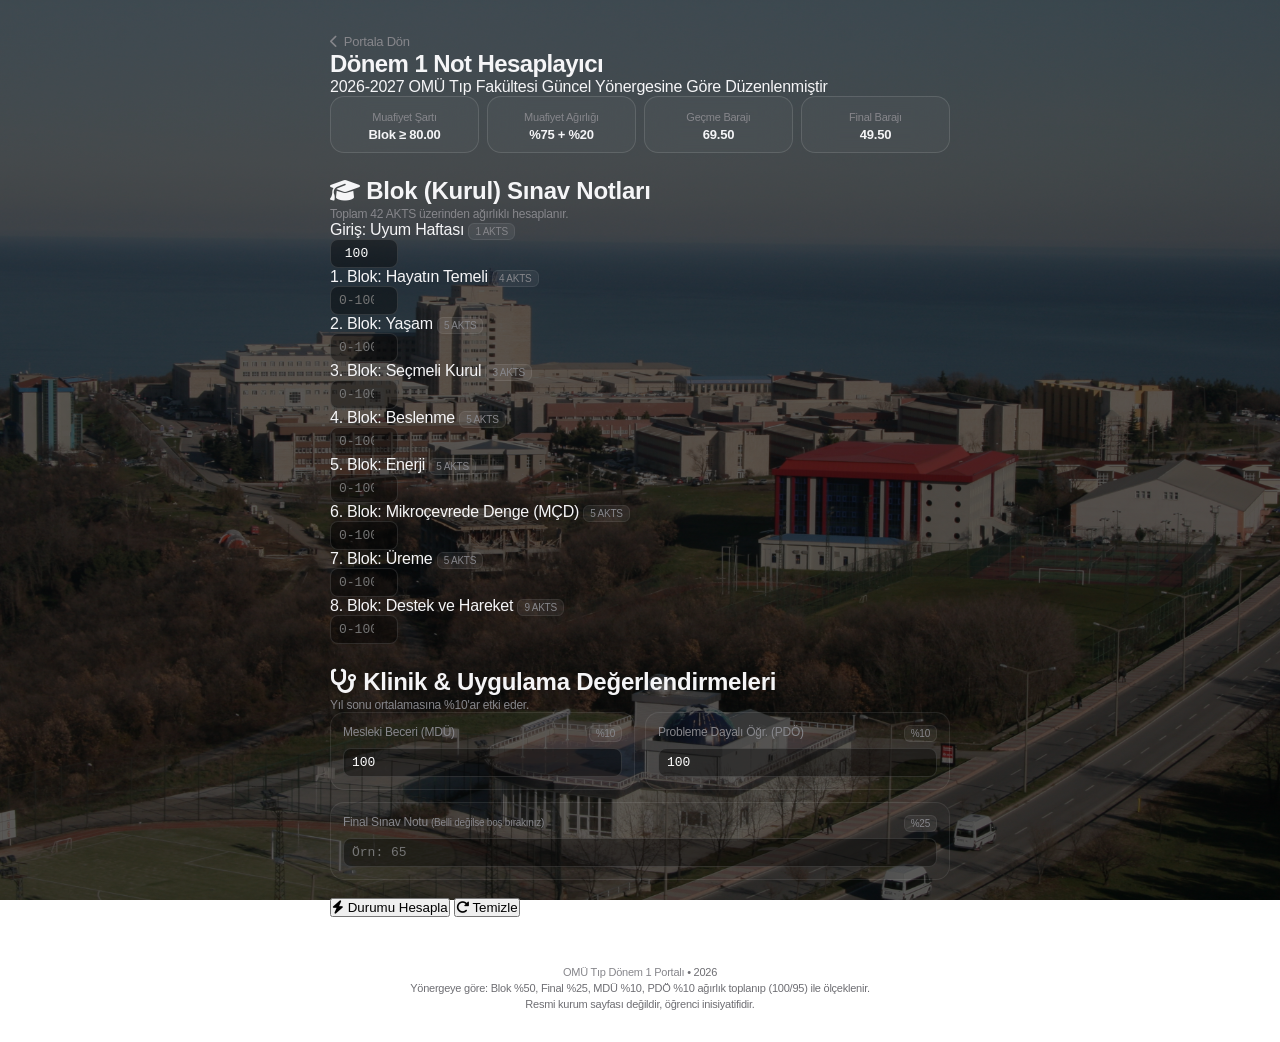
==== commit a35d4573: "Revise layout and content of hesaplayici.html Updated the layout and content of the Not Hesaplayıcı " ====
--- a/hesaplayici.html
+++ b/hesaplayici.html
@@ -4,34 +4,40 @@
     <meta charset="UTF-8">
     <meta name="viewport" content="width=device-width, initial-scale=1.0">
     <title>Piriformis | Not Hesaplayıcı</title>
+    
+    <!-- Favicon -->
     <link rel="icon" type="image/png" href="favicon.ico">
+    
+    <!-- Fontlar & İkonlar -->
     <link rel="preconnect" href="https://fonts.googleapis.com">
     <link rel="preconnect" href="https://fonts.gstatic.com" crossorigin>
     <link href="https://fonts.googleapis.com/css2?family=Inter:wght@400;500;600;700&display=swap" rel="stylesheet">
     <link rel="stylesheet" href="https://cdnjs.cloudflare.com/ajax/libs/font-awesome/6.4.0/css/all.min.css">
+    
+    <!-- Stil Dosyası -->
     <link rel="stylesheet" href="style.css">
 </head>
 <body>
     <div class="background-overlay"></div>
 
     <div class="container">
-        <!-- Üst Başlık & Geri Dön -->
+        <!-- Sayfa Başlığı ve Geri Dönüş -->
         <header class="page-header">
             <a href="index.html" class="back-link">
                 <i class="fa-solid fa-chevron-left"></i> Portala Dön
             </a>
             <h1 class="page-title">Dönem 1 Not Hesaplayıcı</h1>
-            <p class="page-desc">2026-2027 OMÜ Tıp Fakültesi Güncel Yönergesine Göre Hazırlanmıştır</p>
+            <p class="page-desc">2026-2027 OMÜ Tıp Fakültesi Güncel Yönergesine Göre Düzenlenmiştir</p>
 
             <!-- Kural Bilgi Rozetleri -->
             <div class="rules-bar">
                 <div class="rule-chip">
                     <span class="label">Muafiyet Şartı</span>
-                    <span class="val text-green">Blok ≥ 80.00</span>
+                    <span class="val">Blok ≥ 80.00</span>
                 </div>
                 <div class="rule-chip">
                     <span class="label">Muafiyet Ağırlığı</span>
-                    <span class="val text-blue">%75 + %20</span>
+                    <span class="val">%75 + %20</span>
                 </div>
                 <div class="rule-chip">
                     <span class="label">Geçme Barajı</span>
@@ -39,12 +45,12 @@
                 </div>
                 <div class="rule-chip">
                     <span class="label">Final Barajı</span>
-                    <span class="val text-amber">49.50</span>
+                    <span class="val">49.50</span>
                 </div>
             </div>
         </header>
 
-        <!-- Blok Sınav Notları -->
+        <!-- 1. Kısım: Kurul (Komite) Sınav Notları -->
         <section class="glass-section">
             <div class="section-header">
                 <h2><i class="fa-solid fa-graduation-cap"></i> Blok (Kurul) Sınav Notları</h2>
@@ -52,17 +58,17 @@
             </div>
 
             <div class="input-list">
-                <!-- Uyum Haftası -->
+                <!-- Uyum Haftası (1 AKTS - Sabit 100) -->
                 <div class="input-row">
                     <div class="course-meta">
                         <span class="course-num">Giriş:</span>
                         <span class="course-name">Uyum Haftası</span>
                         <span class="akts-pill">1 AKTS</span>
                     </div>
-                    <input type="number" id="k_uyum" class="score-input" value="100" readonly style="opacity: 0.7; cursor: not-allowed;" title="Standart 100 olarak kabul edilir">
-                </div>
-
-                <!-- 1. Blok: Hayatın Temeli -->
+                    <input type="number" id="k_uyum" class="score-input" value="100" readonly title="Herkese standart 100 verilir">
+                </div>
+
+                <!-- 1. Blok: Hayatın Temeli (4 AKTS) -->
                 <div class="input-row">
                     <div class="course-meta">
                         <span class="course-num">1. Blok:</span>
@@ -72,7 +78,7 @@
                     <input type="number" id="k1" class="score-input" min="0" max="100" placeholder="0-100">
                 </div>
 
-                <!-- 2. Blok: Yaşam -->
+                <!-- 2. Blok: Yaşam (5 AKTS) -->
                 <div class="input-row">
                     <div class="course-meta">
                         <span class="course-num">2. Blok:</span>
@@ -82,7 +88,7 @@
                     <input type="number" id="k2" class="score-input" min="0" max="100" placeholder="0-100">
                 </div>
 
-                <!-- 3. Blok: Seçmeli Kurul -->
+                <!-- 3. Blok: Seçmeli Kurul (3 AKTS) -->
                 <div class="input-row">
                     <div class="course-meta">
                         <span class="course-num">3. Blok:</span>
@@ -92,7 +98,7 @@
                     <input type="number" id="k3" class="score-input" min="0" max="100" placeholder="0-100">
                 </div>
 
-                <!-- 4. Blok: Beslenme -->
+                <!-- 4. Blok: Beslenme (5 AKTS) -->
                 <div class="input-row">
                     <div class="course-meta">
                         <span class="course-num">4. Blok:</span>
@@ -102,7 +108,7 @@
                     <input type="number" id="k4" class="score-input" min="0" max="100" placeholder="0-100">
                 </div>
 
-                <!-- 5. Blok: Enerji -->
+                <!-- 5. Blok: Enerji (5 AKTS) -->
                 <div class="input-row">
                     <div class="course-meta">
                         <span class="course-num">5. Blok:</span>
@@ -112,7 +118,7 @@
                     <input type="number" id="k5" class="score-input" min="0" max="100" placeholder="0-100">
                 </div>
 
-                <!-- 6. Blok: Mikroçevrede Denge (MÇD) -->
+                <!-- 6. Blok: Mikroçevrede Denge (5 AKTS) -->
                 <div class="input-row">
                     <div class="course-meta">
                         <span class="course-num">6. Blok:</span>
@@ -122,7 +128,7 @@
                     <input type="number" id="k6" class="score-input" min="0" max="100" placeholder="0-100">
                 </div>
 
-                <!-- 7. Blok: Üreme -->
+                <!-- 7. Blok: Üreme (5 AKTS) -->
                 <div class="input-row">
                     <div class="course-meta">
                         <span class="course-num">7. Blok:</span>
@@ -132,7 +138,7 @@
                     <input type="number" id="k7" class="score-input" min="0" max="100" placeholder="0-100">
                 </div>
 
-                <!-- 8. Blok: Destek ve Hareket -->
+                <!-- 8. Blok: Destek ve Hareket (9 AKTS) -->
                 <div class="input-row">
                     <div class="course-meta">
                         <span class="course-num">8. Blok:</span>
@@ -144,13 +150,14 @@
             </div>
         </section>
 
-        <!-- Klinik & Uygulama Değerlendirmeleri -->
+        <!-- 2. Kısım: Klinik & Uygulama ve Final Notu -->
         <section class="glass-section">
             <div class="section-header">
-                <h2><i class="fa-solid fa-user-doctor"></i> Klinik & Uygulama Değerlendirmeleri</h2>
+                <h2><i class="fa-solid fa-stethoscope"></i> Klinik & Uygulama Değerlendirmeleri</h2>
                 <p class="section-desc">Yıl sonu ortalamasına %10'ar etki eder.</p>
             </div>
 
+            <!-- MDÜ & PDÖ -->
             <div class="grid-two">
                 <div class="sub-input-card">
                     <label for="mdu">
@@ -169,17 +176,27 @@
                 </div>
             </div>
 
+            <!-- Final Sınav Notu (Opsiyonel) -->
+            <div class="sub-input-card full-width" style="margin-top: 12px;">
+                <label for="final-input">
+                    <span>Final Sınav Notu <small class="text-sub">(Belli değilse boş bırakınız)</small></span>
+                    <span class="akts-pill">%25</span>
+                </label>
+                <input type="number" id="final-input" class="score-input" min="0" max="100" placeholder="Örn: 65">
+            </div>
+
+            <!-- Hesapla / Temizle Butonları -->
             <div class="action-buttons" style="margin-top: 18px;">
-                <button type="button" class="btn-primary" onclick="hesapla()">
+                <button type="button" id="btn-hesapla" class="btn-primary" onclick="hesapla()">
                     <i class="fa-solid fa-bolt"></i> Durumu Hesapla
                 </button>
-                <button type="button" class="btn-secondary" onclick="sifirla()">
+                <button type="button" id="btn-sifirla" class="btn-secondary" onclick="sifirla()">
                     <i class="fa-solid fa-rotate-right"></i> Temizle
                 </button>
             </div>
         </section>
 
-        <!-- Sonuç Alanı -->
+        <!-- 3. Kısım: Hesaplama Sonuç Paneli -->
         <section id="result-area" class="glass-section result-section hidden">
             <div id="status-banner" class="status-banner"></div>
 
@@ -191,13 +208,13 @@
                 </div>
 
                 <div class="metric-card">
-                    <span class="metric-label">Gereken Final</span>
+                    <span class="metric-label">Final Durumu</span>
                     <span id="res-gereken-final" class="metric-value">--</span>
-                    <span class="metric-sub">Geçmek İçin Gereken</span>
+                    <span class="metric-sub">Gereken / Girilen</span>
                 </div>
 
                 <div class="metric-card">
-                    <span class="metric-label">Yıl Sonu Notu</span>
+                    <span class="metric-label">Yıl Sonu Başarı Notu</span>
                     <span id="res-yil-sonu" class="metric-value">--</span>
                     <span class="metric-sub">Geçme Barajı: 69.50</span>
                 </div>
@@ -206,7 +223,7 @@
             <div id="res-explainer" class="explainer-card"></div>
         </section>
 
-        <!-- Alt Bilgi -->
+        <!-- Alt Bilgi (Footer) -->
         <footer class="footer">
             <p><strong>OMÜ Tıp Dönem 1 Portalı</strong> • 2026</p>
             <p class="disclaimer">Yönergeye göre: Blok %50, Final %25, MDÜ %10, PDÖ %10 ağırlık toplanıp (100/95) ile ölçeklenir.</p>
@@ -214,6 +231,7 @@
         </footer>
     </div>
 
+    <!-- Script Dosyası -->
     <script src="script.js"></script>
 </body>
 </html>
--- a/style.css
+++ b/style.css
@@ -1,146 +1,169 @@
-/* ==========================================================
-   OMÜ TIP DÖNEM 1 - TÜM SİTE APPLE GLASS TASARIM SİSTEMİ
-   ========================================================== */
-
 :root {
-    --bg-dark: #0a0a0c;
-    --text-primary: #ffffff;
-    --text-secondary: rgba(255, 255, 255, 0.70);
-    --text-muted: rgba(255, 255, 255, 0.45);
+    /* Apple Karanlık Mod Cam Paleti */
+    --apple-bg: #000000;
+    --glass-surface: rgba(255, 255, 255, 0.05);
+    --glass-surface-hover: rgba(255, 255, 255, 0.09);
+    --glass-border: rgba(255, 255, 255, 0.12);
+    --glass-border-hover: rgba(255, 255, 255, 0.25);
     
-    /* Apple Monokrom / Gri Vurgular */
-    --accent-gray: rgba(255, 255, 255, 0.85);
-    --pill-gray-bg: rgba(255, 255, 255, 0.08);
-    --pill-gray-border: rgba(255, 255, 255, 0.16);
-
-    /* Cam Yüzeyler */
-    --card-bg: rgba(22, 22, 26, 0.72);
-    --card-bg-hover: rgba(34, 34, 40, 0.85);
-    --card-border: rgba(255, 255, 255, 0.12);
-    --card-border-hover: rgba(255, 255, 255, 0.28);
+    /* Tipografi Renkleri */
+    --text-primary: #f5f5f7;
+    --text-secondary: #86868b;
+    --text-tertiary: #6e6e73;
+    
+    /* Vurgu Renkleri */
+    --apple-blue: #2997ff;
+    --apple-green: #30d158;
+    --apple-orange: #ff9f0a;
+    --apple-red: #ff453a;
 }
 
 * {
-    box-sizing: border-box;
     margin: 0;
     padding: 0;
-    font-family: -apple-system, BlinkMacSystemFont, "Inter", "SF Pro Display", "Segoe UI", Roboto, sans-serif;
+    box-sizing: border-box;
     -webkit-font-smoothing: antialiased;
+    -moz-osx-font-smoothing: grayscale;
 }
 
 body {
-    background-color: var(--bg-dark);
-    color: var(--text-primary);
+    background-image: 
+        linear-gradient(rgba(0, 0, 0, 0.65), rgba(0, 0, 0, 0.65)), 
+        url('arka-plan.jpg'); 
+
+    background-size: cover;
+    background-position: center;
+    background-repeat: no-repeat;
+    background-attachment: fixed;
+
+    color: var(--text-primary);
+    font-family: -apple-system, BlinkMacSystemFont, "SF Pro Display", "SF Pro Text", "Segoe UI", Roboto, sans-serif;
     min-height: 100vh;
     display: flex;
     justify-content: center;
-    position: relative;
-    padding: 40px 16px;
-    overflow-x: hidden;
-}
-
-/* Kampüs Arka Plan Görseli */
-.background-overlay, body::before {
-    content: '';
-    position: fixed;
-    top: 0;
-    left: 0;
-    width: 100vw;
-    height: 100vh;
-    background-image: url('background.jpg');
-    background-size: cover;
-    background-position: center center;
-    background-repeat: no-repeat;
-    z-index: -2;
-}
-
-/* Arka planı hafif buğulandıran koyu katman */
-body::after {
-    content: '';
-    position: fixed;
-    top: 0;
-    left: 0;
-    width: 100vw;
-    height: 100vh;
-    background: rgba(10, 10, 14, 0.45);
-    backdrop-filter: blur(8px);
-    -webkit-backdrop-filter: blur(8px);
-    z-index: -1;
+    align-items: center;
+    padding: 32px 16px;
+    letter-spacing: -0.015em;
 }
 
 .container {
     width: 100%;
-    max-width: 600px;
+    max-width: 620px;
     margin: 0 auto;
     display: flex;
     flex-direction: column;
+    gap: 24px;
+}
+
+.calc-layout {
+    max-width: 680px;
+}
+
+/* ==========================================================
+   ÜST BAŞLIK & LOGO (Minimalist Apple)
+   ========================================================== */
+
+.header {
+    text-align: center;
+}
+
+.calc-header {
+    display: flex;
+    flex-direction: column;
+    gap: 18px;
+}
+
+.nav-bar {
+    display: flex;
+    justify-content: space-between;
+    align-items: center;
+}
+
+.back-link, .back-btn {
+    color: var(--text-secondary);
+    text-decoration: none;
+    font-size: 13px;
+    font-weight: 400;
+    display: inline-flex;
+    align-items: center;
+    gap: 6px;
+    transition: color 0.2s cubic-bezier(0.16, 1, 0.3, 1);
+}
+
+.back-link:hover, .back-btn:hover {
+    color: var(--text-primary);
+}
+
+.system-tag {
+    font-size: 11px;
+    background: rgba(255, 255, 255, 0.06);
+    backdrop-filter: blur(12px);
+    -webkit-backdrop-filter: blur(12px);
+    color: var(--text-secondary);
+    border: 1px solid var(--glass-border);
+    padding: 4px 10px;
+    border-radius: 980px;
+    font-weight: 400;
+}
+
+.header-intro {
+    display: flex;
+    align-items: center;
     gap: 16px;
-    z-index: 1;
-}
-
-/* Linklerin mavi altı çizgili görünümünü kaldır */
-a {
-    color: inherit;
-    text-decoration: none;
-}
-
-/* ==========================================================
-   ORTAK HEADER & GERİ DÖN LİNKİ
-   ========================================================== */
-
-.header, .page-header {
-    text-align: center;
-    margin-bottom: 8px;
-}
-
-.back-link, a[href*="index"], a[href*="Portal"] {
-    display: inline-flex;
-    align-items: center;
-    gap: 6px;
-    color: var(--text-secondary);
-    font-size: 13px;
-    font-weight: 500;
-    margin-bottom: 12px;
-    transition: color 0.2s;
-}
-
-.back-link:hover {
-    color: #ffffff;
-}
-
-.logo-badge {
-    display: inline-flex;
-    align-items: center;
-    justify-content: center;
+}
+
+.logo-badge, .mini-logo {
     width: 48px;
     height: 48px;
-    background: rgba(255, 255, 255, 0.08);
-    border: 1px solid var(--card-border);
-    border-radius: 14px;
-    font-size: 22px;
-    color: #ffffff;
-    margin-bottom: 12px;
+    border-radius: 12px;
+    background: rgba(255, 255, 255, 0.06) !important;
+    border: 1px solid var(--glass-border) !important;
     backdrop-filter: blur(20px);
     -webkit-backdrop-filter: blur(20px);
-}
-
-h1, .page-title {
-    font-size: 26px;
-    font-weight: 700;
-    letter-spacing: -0.5px;
-    margin-bottom: 6px;
-    color: #ffffff;
-}
-
-.subtitle, .page-desc {
-    font-size: 13px;
-    color: var(--text-secondary);
-}
-
-/* ==========================================================
-   ANA SAYFA (INDEX.HTML) KARTLARI
-   ========================================================== */
-
+    color: var(--text-primary) !important;
+    display: flex;
+    align-items: center;
+    justify-content: center;
+    font-size: 20px;
+    box-shadow: inset 0 1px 0 rgba(255, 255, 255, 0.15) !important;
+    flex-shrink: 0;
+}
+
+.header .logo-badge {
+    margin: 0 auto 16px auto;
+}
+
+h1 {
+    font-size: 24px;
+    font-weight: 600;
+    letter-spacing: -0.025em;
+    color: var(--text-primary);
+}
+
+.subtitle {
+    font-size: 14px;
+    color: var(--text-secondary);
+    margin-top: 4px;
+    line-height: 1.4;
+}
+
+/* ==========================================================
+   BUZLU CAM KARTLAR (Glassmorphism Core)
+   ========================================================== */
+
+.card-section, .calc-card, .card {
+    background: var(--glass-surface);
+    backdrop-filter: blur(24px) saturate(180%);
+    -webkit-backdrop-filter: blur(24px) saturate(180%);
+    border: 1px solid var(--glass-border);
+    border-radius: 20px;
+    box-shadow: 
+        0 8px 32px 0 rgba(0, 0, 0, 0.36),
+        inset 0 1px 0 rgba(255, 255, 255, 0.1);
+    transition: all 0.3s cubic-bezier(0.16, 1, 0.3, 1);
+}
+
+/* Ana Sayfa Kartları */
 .cards-grid {
     display: flex;
     flex-direction: column;
@@ -148,328 +171,500 @@
 }
 
 .card {
-    background: var(--card-bg);
-    border: 1px solid var(--card-border);
-    backdrop-filter: blur(25px) saturate(180%);
-    -webkit-backdrop-filter: blur(25px) saturate(180%);
-    border-radius: 18px;
-    padding: 16px 20px;
-    display: flex;
-    align-items: center;
-    gap: 16px;
-    transition: all 0.25s cubic-bezier(0.16, 1, 0.3, 1);
-    box-shadow: 0 8px 24px rgba(0, 0, 0, 0.25);
+    display: flex;
+    align-items: center;
+    padding: 18px 20px;
+    text-decoration: none;
+    color: inherit;
 }
 
 .card:hover {
-    background: var(--card-bg-hover);
-    border-color: var(--card-border-hover);
-    transform: translateY(-2px);
-    box-shadow: 0 12px 30px rgba(0, 0, 0, 0.35);
+    background: var(--glass-surface-hover);
+    border-color: var(--glass-border-hover);
+    transform: scale(1.01);
 }
 
 .card-icon {
     width: 42px;
     height: 42px;
-    min-width: 42px;
-    border-radius: 12px;
+    border-radius: 10px;
     display: flex;
     align-items: center;
     justify-content: center;
     font-size: 18px;
+    margin-right: 16px;
+    background: rgba(255, 255, 255, 0.05);
+    border: 1px solid rgba(255, 255, 255, 0.08);
+}
+
+.card-content h3 {
+    font-size: 15px;
+    font-weight: 600;
+    color: var(--text-primary);
+}
+
+.card-content p {
+    font-size: 13px;
+    color: var(--text-secondary);
+    margin-top: 2px;
+}
+
+.card-arrow {
+    color: var(--text-tertiary);
+    font-size: 13px;
+    margin-left: auto;
+    transition: transform 0.2s ease, color 0.2s ease;
+}
+
+.card:hover .card-arrow {
+    color: var(--text-primary);
+    transform: translateX(3px);
+}
+
+/* ==========================================================
+   BENTO BİLGİ ŞERİDİ
+   ========================================================== */
+
+.rules-bar {
+    display: grid;
+    grid-template-columns: repeat(4, 1fr);
+    gap: 8px;
+}
+
+.rule-chip {
+    background: rgba(255, 255, 255, 0.03);
+    border: 1px solid var(--glass-border);
+    backdrop-filter: blur(16px);
+    -webkit-backdrop-filter: blur(16px);
+    border-radius: 14px;
+    padding: 10px 8px;
+    text-align: center;
+}
+
+.rule-chip .label {
+    font-size: 11px;
+    color: var(--text-secondary);
+}
+
+.rule-chip .val {
+    font-size: 13px;
+    font-weight: 600;
+    margin-top: 2px;
+    display: block;
+}
+
+/* ==========================================================
+   TABLO & KOMİTE SATIRLARI
+   ========================================================== */
+
+.card-section {
+    padding: 22px;
+}
+
+.section-title-wrap {
+    display: flex;
+    justify-content: space-between;
+    align-items: center;
+    margin-bottom: 16px;
+    padding-bottom: 12px;
+    border-bottom: 1px solid rgba(255, 255, 255, 0.06);
+}
+
+.section-title-wrap h2 {
+    font-size: 15px;
+    font-weight: 600;
+    color: var(--text-primary);
+}
+
+.section-desc {
+    font-size: 12px;
+    color: var(--text-secondary);
+    margin-top: 2px;
+}
+
+.text-action-btn {
+    background: transparent;
+    border: none;
+    color: var(--text-secondary);
+    font-size: 12px;
+    cursor: pointer;
+    transition: color 0.2s;
+}
+
+.text-action-btn:hover {
+    color: var(--apple-red);
+}
+
+.komite-list {
+    display: flex;
+    flex-direction: column;
+    gap: 6px;
+}
+
+.komite-row {
+    display: flex;
+    justify-content: space-between;
+    align-items: center;
+    padding: 10px 12px;
+    background: rgba(255, 255, 255, 0.02);
+    border: 1px solid transparent;
+    border-radius: 12px;
+    transition: all 0.2s cubic-bezier(0.16, 1, 0.3, 1);
+}
+
+.komite-row:hover {
+    background: rgba(255, 255, 255, 0.05);
+    border-color: rgba(255, 255, 255, 0.08);
+}
+
+.row-info {
+    display: flex;
+    align-items: center;
+    gap: 10px;
+}
+
+.komite-badge {
+    font-size: 11px;
+    color: var(--text-secondary);
+    font-weight: 500;
+}
+
+.komite-name {
+    font-size: 13px;
+    font-weight: 500;
+    color: var(--text-primary);
+}
+
+.akts-pill {
+    font-size: 10px;
     background: rgba(255, 255, 255, 0.06);
-    border: 1px solid rgba(255, 255, 255, 0.10);
-    color: var(--accent-gray) !important;
-}
-
-.card-content { flex: 1; }
-.card-content h3 { font-size: 15px; font-weight: 600; color: #ffffff; margin-bottom: 3px; }
-.card-content p { font-size: 12px; color: var(--text-secondary); line-height: 1.4; }
-
-.external-pill {
-    font-size: 10px;
-    background: var(--pill-gray-bg);
-    border: 1px solid var(--pill-gray-border);
-    color: var(--text-secondary);
-    padding: 2px 7px;
-    border-radius: 980px;
-    font-weight: 600;
-}
-
-.card-arrow { color: var(--text-muted); font-size: 13px; }
-.card:hover .card-arrow { transform: translateX(3px); color: #ffffff; }
-
-/* ==========================================================
-   HESAPLAYICI, KAYNAKLAR & İLETİŞİM GENEL BÖLÜM STİLLERİ
-   ========================================================== */
-
-.glass-section, section {
-    background: var(--card-bg);
-    border: 1px solid var(--card-border);
-    backdrop-filter: blur(30px) saturate(190%);
-    -webkit-backdrop-filter: blur(30px) saturate(190%);
-    border-radius: 20px;
-    padding: 22px;
-    margin-bottom: 16px;
-    box-shadow: 0 16px 40px rgba(0, 0, 0, 0.4);
-}
-
-.section-header {
-    margin-bottom: 14px;
-    padding-bottom: 10px;
-    border-bottom: 1px solid rgba(255, 255, 255, 0.08);
-}
-
-.section-header h2, h2 {
-    font-size: 16px;
-    font-weight: 600;
-    display: flex;
-    align-items: center;
+    border: 1px solid rgba(255, 255, 255, 0.08);
+    color: var(--text-secondary);
+    padding: 2px 6px;
+    border-radius: 6px;
+}
+
+.akts-pill.high-akts {
+    color: var(--apple-orange);
+    border-color: rgba(255, 159, 10, 0.2);
+}
+
+/* ==========================================================
+   INPUT ALANLARI (Minimal Apple Glass)
+   ========================================================== */
+
+.score-input {
+    width: 68px;
+    background: rgba(0, 0, 0, 0.4);
+    border: 1px solid var(--glass-border);
+    color: #ffffff;
+    padding: 6px 8px;
+    border-radius: 8px;
+    font-size: 13px;
+    text-align: center;
+    font-family: -apple-system, BlinkMacSystemFont, "SF Mono", Menlo, monospace;
+    outline: none;
+    transition: all 0.2s;
+}
+
+.score-input:focus {
+    border-color: var(--apple-blue);
+    box-shadow: 0 0 0 3px rgba(41, 151, 255, 0.2);
+}
+
+.input-fixed {
+    width: 68px;
+    background: rgba(0, 0, 0, 0.25);
+    border: 1px solid rgba(255, 255, 255, 0.06);
+    color: var(--apple-green);
+    font-weight: 600;
+    padding: 6px 8px;
+    border-radius: 8px;
+    text-align: center;
+}
+
+.fixed-tag {
+    font-size: 11px;
+    color: var(--apple-green);
+}
+
+.grid-two {
+    display: grid;
+    grid-template-columns: 1fr 1fr;
+    gap: 10px;
+}
+
+.sub-input-card {
+    background: rgba(255, 255, 255, 0.02);
+    border: 1px solid rgba(255, 255, 255, 0.08);
+    padding: 12px;
+    border-radius: 14px;
+    display: flex;
+    flex-direction: column;
+    gap: 6px;
+}
+
+.sub-input-card label {
+    display: flex;
+    justify-content: space-between;
+    font-size: 12px;
+    color: var(--text-secondary);
+}
+
+.sub-input-card input {
+    width: 100%;
+    text-align: left;
+}
+
+/* ==========================================================
+   APPLE TARZI BUTON (Frosted Pill CTA)
+   ========================================================== */
+
+.main-cta-btn, .primary-btn {
+    width: 100%;
+    padding: 14px;
+    background: rgba(255, 255, 255, 0.95);
+    color: #000000;
+    border: none;
+    border-radius: 980px; /* Apple signature pill shape */
+    font-size: 14px;
+    font-weight: 600;
+    cursor: pointer;
+    display: flex;
+    align-items: center;
+    justify-content: center;
     gap: 8px;
-    color: #ffffff;
-}
-
-.section-desc { font-size: 12px; color: var(--text-secondary); margin-top: 3px; }
-
-/* Rozetler */
-.rules-bar { display: grid; grid-template-columns: repeat(4, 1fr); gap: 8px; margin-top: 14px; }
-.rule-chip {
-    background: var(--card-bg);
-    border: 1px solid var(--card-border);
+    box-shadow: 0 4px 18px rgba(255, 255, 255, 0.15);
+    transition: all 0.2s cubic-bezier(0.16, 1, 0.3, 1);
+}
+
+.main-cta-btn:hover, .primary-btn:hover {
+    background: #ffffff;
+    transform: scale(1.01);
+    box-shadow: 0 6px 24px rgba(255, 255, 255, 0.25);
+}
+
+.main-cta-btn:active, .primary-btn:active {
+    transform: scale(0.98);
+}
+
+/* ==========================================================
+   SONUÇ KAROLARI & GÖSTERGE PANOSU
+   ========================================================== */
+
+.result-dashboard {
+    display: flex;
+    flex-direction: column;
+    gap: 12px;
+    animation: appleFade 0.4s cubic-bezier(0.16, 1, 0.3, 1);
+}
+
+@keyframes appleFade {
+    from { opacity: 0; transform: translateY(6px); }
+    to { opacity: 1; transform: translateY(0); }
+}
+
+.status-banner {
+    display: flex;
+    align-items: center;
+    gap: 14px;
+    padding: 14px 18px;
+    border-radius: 16px;
+    background: rgba(255, 255, 255, 0.04);
+    border: 1px solid var(--glass-border);
     backdrop-filter: blur(20px);
     -webkit-backdrop-filter: blur(20px);
-    border-radius: 12px;
-    padding: 8px 6px;
-    display: flex;
-    flex-direction: column;
-    align-items: center;
-    gap: 3px;
-}
-.rule-chip .label { font-size: 10px; color: var(--text-muted); }
-.rule-chip .val { font-size: 12px; font-weight: 700; color: #ffffff; }
-
-/* ==========================================================
-   HESAPLAYICI VE LİSTE GİRDİLERİ
-   ========================================================== */
-
-.input-list { display: flex; flex-direction: column; gap: 8px; }
-
-.input-row {
-    display: flex;
-    align-items: center;
+}
+
+.status-banner h3 {
+    font-size: 14px;
+    font-weight: 600;
+}
+
+.status-banner p {
+    font-size: 12px;
+    color: var(--text-secondary);
+}
+
+.banner-success { border-color: rgba(48, 209, 88, 0.3); }
+.banner-info { border-color: rgba(41, 151, 255, 0.3); }
+.banner-danger { border-color: rgba(255, 69, 58, 0.3); }
+
+.metrics-grid {
+    display: grid;
+    grid-template-columns: repeat(3, 1fr);
+    gap: 8px;
+}
+
+.metric-card {
+    background: rgba(255, 255, 255, 0.03);
+    border: 1px solid var(--glass-border);
+    backdrop-filter: blur(20px);
+    -webkit-backdrop-filter: blur(20px);
+    border-radius: 16px;
+    padding: 14px;
+    display: flex;
+    flex-direction: column;
+    gap: 8px;
+}
+
+.metric-card.highlight-card {
+    background: rgba(41, 151, 255, 0.08);
+    border-color: rgba(41, 151, 255, 0.3);
+}
+
+.metric-head {
+    font-size: 11px;
+    color: var(--text-secondary);
+    display: flex;
     justify-content: space-between;
-    background: rgba(255, 255, 255, 0.04);
-    border: 1px solid rgba(255, 255, 255, 0.06);
-    border-radius: 12px;
-    padding: 10px 14px;
-}
-
-.course-meta { display: flex; align-items: center; gap: 8px; flex-wrap: wrap; flex: 1; }
-.course-num { font-size: 12px; color: var(--text-muted); }
-.course-name { font-size: 14px; font-weight: 500; }
-.akts-pill {
+}
+
+.metric-value {
+    font-size: 22px;
+    font-weight: 600;
+    font-family: -apple-system, BlinkMacSystemFont, "SF Pro Display", sans-serif;
+    color: var(--text-primary);
+}
+
+.metric-footer {
     font-size: 10px;
-    background: rgba(255, 255, 255, 0.08);
-    border: 1px solid rgba(255, 255, 255, 0.12);
-    color: var(--text-secondary);
-    padding: 2px 7px;
-    border-radius: 980px;
-    font-weight: 600;
-}
-
-.score-input {
-    width: 75px;
-    min-width: 75px;
-    height: 38px;
-    background: rgba(0, 0, 0, 0.4);
-    border: 1px solid rgba(255, 255, 255, 0.16);
-    border-radius: 10px;
-    color: #ffffff;
-    font-size: 14px;
-    font-weight: 600;
-    text-align: center;
-    outline: none;
-}
-
-.score-input:focus { border-color: rgba(255, 255, 255, 0.4); background: rgba(0, 0, 0, 0.7); }
-
-.grid-two { display: grid; grid-template-columns: 1fr 1fr; gap: 12px; }
-.sub-input-card {
-    background: rgba(255, 255, 255, 0.04);
-    border: 1px solid rgba(255, 255, 255, 0.08);
+    color: var(--text-tertiary);
+    display: flex;
+    justify-content: space-between;
+}
+
+.calc-explainer {
+    background: rgba(255, 255, 255, 0.02);
+    border: 1px solid var(--glass-border);
     border-radius: 14px;
     padding: 12px 14px;
-    display: flex;
-    align-items: center;
-    justify-content: space-between;
+    font-size: 12px;
+    color: var(--text-secondary);
+    line-height: 1.5;
+}
+
+/* ==========================================================
+   KAYNAKLAR & İLETİŞİM LİNKLERİ
+   ========================================================== */
+
+.search-box-wrap input {
+    width: 100%;
+    background: rgba(255, 255, 255, 0.05);
+    border: 1px solid var(--glass-border);
+    backdrop-filter: blur(16px);
+    -webkit-backdrop-filter: blur(16px);
+    color: var(--text-primary);
+    padding: 12px 14px 12px 40px;
+    border-radius: 12px;
+    font-size: 13px;
+    outline: none;
+    transition: all 0.2s;
+}
+
+.search-box-wrap input:focus {
+    border-color: rgba(255, 255, 255, 0.3);
+    background: rgba(255, 255, 255, 0.08);
+}
+
+.quick-links-grid, .contact-links-grid {
+    display: grid;
+    grid-template-columns: 1fr 1fr;
+    gap: 10px;
+}
+
+.quick-link-card, .contact-link-card {
+    background: var(--glass-surface);
+    border: 1px solid var(--glass-border);
+    backdrop-filter: blur(20px);
+    -webkit-backdrop-filter: blur(20px);
+    border-radius: 16px;
+    padding: 14px;
+    display: flex;
+    align-items: center;
     gap: 12px;
-}
-.sub-input-card label { display: flex; flex-direction: column; gap: 3px; font-size: 13px; }
-
-/* Butonlar */
-.action-buttons { display: flex; gap: 12px; }
-.btn-primary, .btn-secondary, button[type="submit"] {
-    flex: 1;
-    height: 44px;
-    border-radius: 12px;
-    font-size: 14px;
-    font-weight: 600;
-    cursor: pointer;
-    display: flex;
-    align-items: center;
-    justify-content: center;
-    gap: 8px;
-    border: none;
-    outline: none;
-}
-
-.btn-primary, button[type="submit"] { background: #ffffff; color: #000000; }
-.btn-primary:hover, button[type="submit"]:hover { background: rgba(255, 255, 255, 0.88); }
-.btn-secondary { background: rgba(255, 255, 255, 0.08); color: #ffffff; border: 1px solid var(--card-border); }
-
-/* ==========================================================
-   KAYNAKLAR SAYFASI (KAYNAKLAR.HTML) STİLLERİ
-   ========================================================== */
-
-/* Arama Kutusu */
-input[type="text"][placeholder*="ara"], .search-box {
-    width: 100%;
-    height: 44px;
-    background: rgba(0, 0, 0, 0.4);
-    border: 1px solid var(--card-border);
+    text-decoration: none;
+    color: inherit;
+    transition: all 0.2s;
+}
+
+.quick-link-card:hover, .contact-link-card:hover {
+    background: var(--glass-surface-hover);
+    border-color: var(--glass-border-hover);
+    transform: scale(1.01);
+}
+
+.resource-item {
+    background: rgba(255, 255, 255, 0.02);
+    border: 1px solid var(--glass-border);
     border-radius: 14px;
-    padding: 0 16px;
-    color: #ffffff;
-    font-size: 14px;
-    margin-bottom: 16px;
-    outline: none;
-}
-
-input[type="text"][placeholder*="ara"]:focus {
-    border-color: rgba(255, 255, 255, 0.35);
-    background: rgba(0, 0, 0, 0.65);
-}
-
-/* Kaynak ve Arşiv Kart Linkleri */
-.archive-card, .resource-item, [class*="archive"] a, [class*="resource"] a {
-    display: flex;
-    align-items: center;
-    justify-content: space-between;
-    background: rgba(255, 255, 255, 0.04);
-    border: 1px solid rgba(255, 255, 255, 0.08);
-    border-radius: 14px;
-    padding: 14px 16px;
-    margin-bottom: 10px;
-    color: #ffffff !important;
-    transition: all 0.2s ease;
-}
-
-.archive-card:hover, .resource-item:hover {
-    background: rgba(255, 255, 255, 0.08);
-    border-color: rgba(255, 255, 255, 0.2);
-    transform: translateY(-1px);
-}
-
-/* ==========================================================
-   İLETİŞİM & GERİ BİLDİRİM (İLETİSİM.HTML) STİLLERİ
-   ========================================================== */
-
-/* İletişim Bağlantı Kartları (E-posta, Instagram vb.) */
-.contact-links, .social-links {
+    padding: 14px;
     display: flex;
     flex-direction: column;
     gap: 10px;
-    margin-bottom: 16px;
-}
-
-.contact-card, .contact-link, [href^="mailto:"], [href*="instagram.com"] {
-    display: flex;
-    align-items: center;
-    gap: 12px;
-    background: rgba(255, 255, 255, 0.04);
-    border: 1px solid rgba(255, 255, 255, 0.08);
-    border-radius: 14px;
-    padding: 12px 16px;
-    color: #ffffff !important;
-    transition: all 0.2s ease;
-}
-
-.contact-card:hover, [href^="mailto:"]:hover, [href*="instagram.com"]:hover {
-    background: rgba(255, 255, 255, 0.08);
-    border-color: rgba(255, 255, 255, 0.2);
-}
-
-/* İletişim Formu */
-form {
-    display: flex;
-    flex-direction: column;
-    gap: 12px;
-    margin-top: 14px;
-}
-
-form label {
-    font-size: 13px;
+}
+
+.res-link-btn {
+    background: rgba(255, 255, 255, 0.05);
+    border: 1px solid var(--glass-border);
+    color: var(--text-primary);
+    text-decoration: none;
+    font-size: 11px;
     font-weight: 500;
-    color: var(--text-secondary);
-}
-
-form input[type="text"], 
-form input[type="email"],
-form select, 
-form textarea {
-    width: 100%;
-    background: rgba(0, 0, 0, 0.4);
-    border: 1px solid var(--card-border);
-    border-radius: 12px;
-    padding: 12px 14px;
-    color: #ffffff;
-    font-size: 14px;
-    outline: none;
-    transition: all 0.2s ease;
-}
-
-form input[type="text"]:focus, 
-form input[type="email"]:focus,
-form select:focus, 
-form textarea:focus {
-    border-color: rgba(255, 255, 255, 0.4);
-    background: rgba(0, 0, 0, 0.65);
-    box-shadow: 0 0 0 3px rgba(255, 255, 255, 0.1);
-}
-
-form textarea {
-    min-height: 100px;
-    resize: vertical;
-}
-
-form select option {
-    background: #1c1c1e;
-    color: #ffffff;
-}
-
-/* ==========================================================
-   FOOTER (TÜM SAYFALAR İÇİN)
+    padding: 6px 10px;
+    border-radius: 980px;
+    transition: all 0.2s;
+    display: inline-flex;
+    align-items: center;
+    gap: 6px;
+}
+
+.res-link-btn:hover {
+    background: rgba(255, 255, 255, 0.15);
+    border-color: rgba(255, 255, 255, 0.3);
+}
+
+/* ==========================================================
+   FOOTER (İnce & Minimal)
    ========================================================== */
 
 .footer {
     text-align: center;
-    padding-top: 18px;
+    padding-top: 24px;
     font-size: 11px;
-    color: #ffffff;
-    border-top: 1px solid rgba(255, 255, 255, 0.08);
-    margin-top: 12px;
-}
-
-.footer strong, .footer p, .disclaimer {
-    color: #ffffff !important;
-    opacity: 0.85;
-    margin-top: 3px;
-}
-
-/* Mobil Uyumluluk */
-@media (max-width: 580px) {
-    body { padding: 24px 12px 40px 12px; }
-    .rules-bar { grid-template-columns: repeat(2, 1fr); }
-    .grid-two { grid-template-columns: 1fr; }
-    .score-input { width: 70px; min-width: 70px; }
-}
+    color: var(--text-tertiary);
+    border-top: 1px solid rgba(255, 255, 255, 0.05);
+}
+
+.footer strong {
+    color: var(--text-secondary);
+    font-weight: 500;
+}
+
+.disclaimer {
+    margin-top: 4px;
+    color: var(--text-tertiary);
+}
+
+/* Renk Yardımcıları */
+.text-green { color: var(--apple-green) !important; }
+.text-blue  { color: var(--apple-blue) !important; }
+.text-amber { color: var(--apple-orange) !important; }
+.text-red   { color: var(--apple-red) !important; }
+.text-accent { color: var(--apple-blue) !important; }
+
+.hidden {
+    display: none !important;
+}
+
+@media (max-width: 600px) {
+    .rules-bar {
+        grid-template-columns: repeat(2, 1fr);
+    }
+    .metrics-grid {
+        grid-template-columns: 1fr;
+    }
+    .quick-links-grid, .contact-links-grid, .grid-two {
+        grid-template-columns: 1fr;
+    }
+}
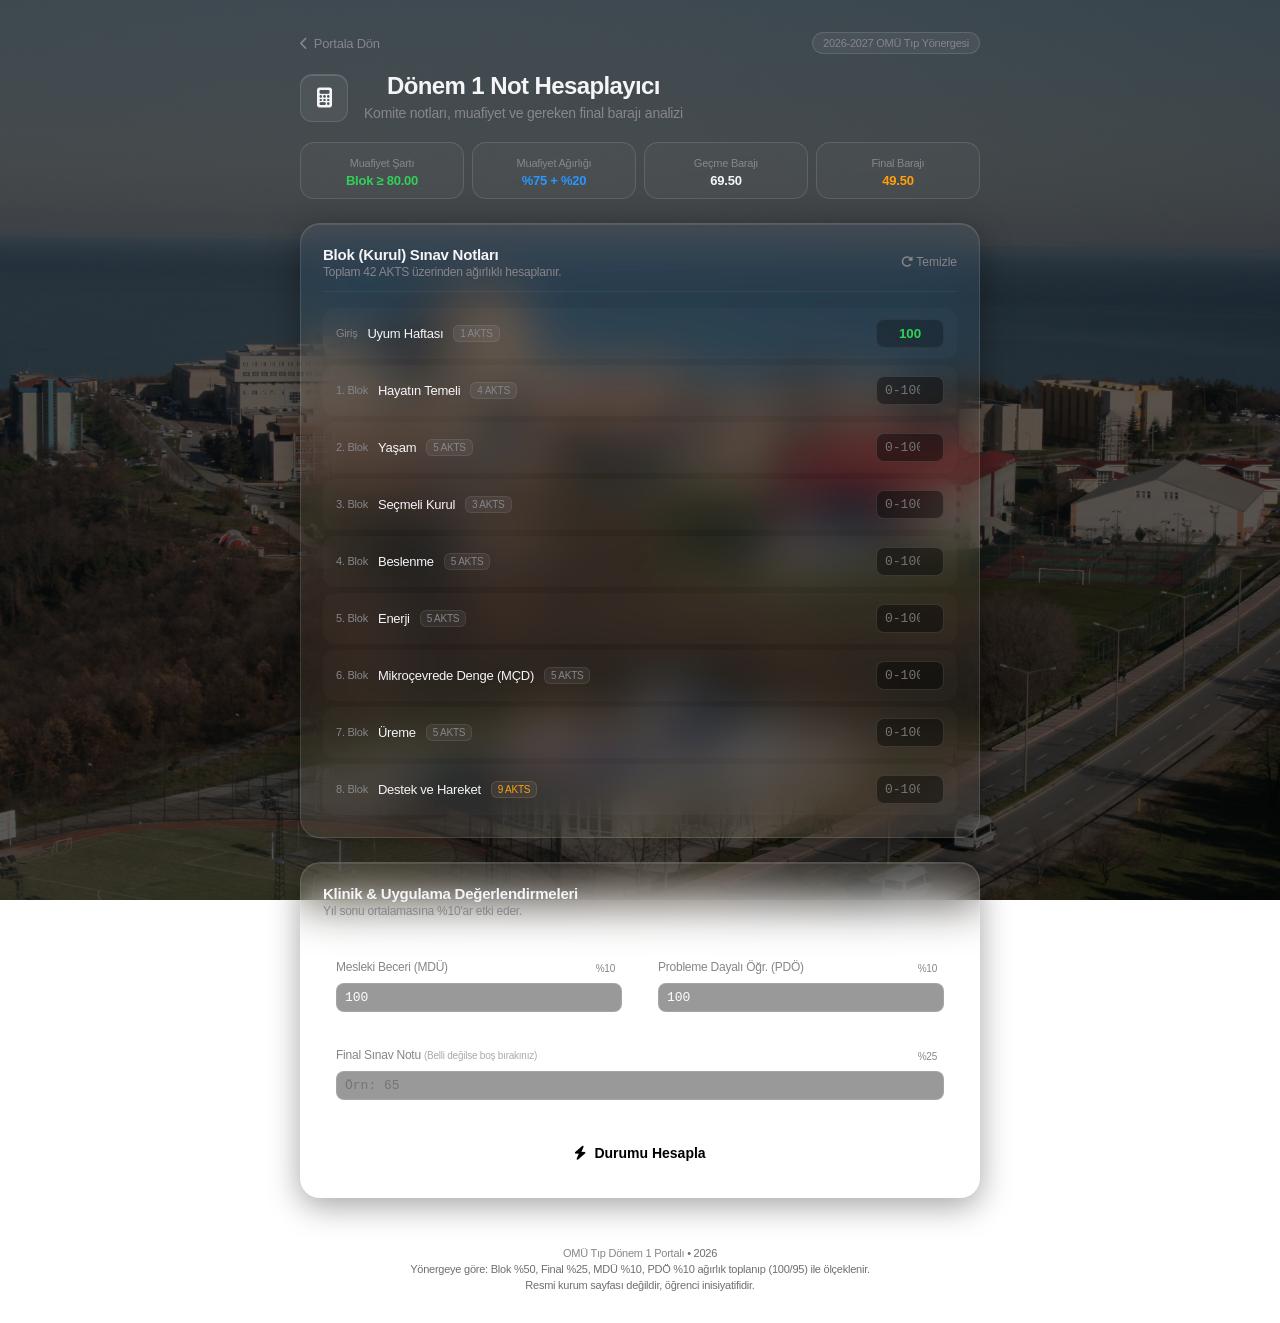
==== commit c213306e: "Revamp Not Hesaplayıcı layout and styles Updated layout and styling for the Not Hesaplayıcı page, in" ====
--- a/hesaplayici.html
+++ b/hesaplayici.html
@@ -4,40 +4,44 @@
     <meta charset="UTF-8">
     <meta name="viewport" content="width=device-width, initial-scale=1.0">
     <title>Piriformis | Not Hesaplayıcı</title>
-    
-    <!-- Favicon -->
     <link rel="icon" type="image/png" href="favicon.ico">
-    
-    <!-- Fontlar & İkonlar -->
     <link rel="preconnect" href="https://fonts.googleapis.com">
     <link rel="preconnect" href="https://fonts.gstatic.com" crossorigin>
     <link href="https://fonts.googleapis.com/css2?family=Inter:wght@400;500;600;700&display=swap" rel="stylesheet">
     <link rel="stylesheet" href="https://cdnjs.cloudflare.com/ajax/libs/font-awesome/6.4.0/css/all.min.css">
-    
-    <!-- Stil Dosyası -->
     <link rel="stylesheet" href="style.css">
 </head>
 <body>
-    <div class="background-overlay"></div>
-
-    <div class="container">
-        <!-- Sayfa Başlığı ve Geri Dönüş -->
-        <header class="page-header">
-            <a href="index.html" class="back-link">
-                <i class="fa-solid fa-chevron-left"></i> Portala Dön
-            </a>
-            <h1 class="page-title">Dönem 1 Not Hesaplayıcı</h1>
-            <p class="page-desc">2026-2027 OMÜ Tıp Fakültesi Güncel Yönergesine Göre Düzenlenmiştir</p>
-
-            <!-- Kural Bilgi Rozetleri -->
+
+    <div class="container calc-layout">
+        <!-- Üst Başlık & Gezinme Çubuğu -->
+        <header class="header calc-header">
+            <div class="nav-bar">
+                <a href="index.html" class="back-btn">
+                    <i class="fa-solid fa-chevron-left"></i> Portala Dön
+                </a>
+                <span class="system-tag">2026-2027 OMÜ Tıp Yönergesi</span>
+            </div>
+
+            <div class="header-intro">
+                <div class="mini-logo">
+                    <i class="fa-solid fa-calculator"></i>
+                </div>
+                <div>
+                    <h1>Dönem 1 Not Hesaplayıcı</h1>
+                    <p class="subtitle">Komite notları, muafiyet ve gereken final barajı analizi</p>
+                </div>
+            </div>
+
+            <!-- Bento Bilgi Şeridi -->
             <div class="rules-bar">
                 <div class="rule-chip">
                     <span class="label">Muafiyet Şartı</span>
-                    <span class="val">Blok ≥ 80.00</span>
+                    <span class="val text-green">Blok ≥ 80.00</span>
                 </div>
                 <div class="rule-chip">
                     <span class="label">Muafiyet Ağırlığı</span>
-                    <span class="val">%75 + %20</span>
+                    <span class="val text-blue">%75 + %20</span>
                 </div>
                 <div class="rule-chip">
                     <span class="label">Geçme Barajı</span>
@@ -45,119 +49,125 @@
                 </div>
                 <div class="rule-chip">
                     <span class="label">Final Barajı</span>
-                    <span class="val">49.50</span>
+                    <span class="val text-amber">49.50</span>
                 </div>
             </div>
         </header>
 
-        <!-- 1. Kısım: Kurul (Komite) Sınav Notları -->
-        <section class="glass-section">
-            <div class="section-header">
-                <h2><i class="fa-solid fa-graduation-cap"></i> Blok (Kurul) Sınav Notları</h2>
-                <p class="section-desc">Toplam 42 AKTS üzerinden ağırlıklı hesaplanır.</p>
-            </div>
-
-            <div class="input-list">
+        <!-- 1. Kısım: Blok (Komite) Sınav Notları -->
+        <section class="card-section">
+            <div class="section-title-wrap">
+                <div>
+                    <h2>Blok (Kurul) Sınav Notları</h2>
+                    <p class="section-desc">Toplam 42 AKTS üzerinden ağırlıklı hesaplanır.</p>
+                </div>
+                <button type="button" class="text-action-btn" onclick="sifirla()">
+                    <i class="fa-solid fa-rotate-right"></i> Temizle
+                </button>
+            </div>
+
+            <div class="komite-list">
                 <!-- Uyum Haftası (1 AKTS - Sabit 100) -->
-                <div class="input-row">
-                    <div class="course-meta">
-                        <span class="course-num">Giriş:</span>
-                        <span class="course-name">Uyum Haftası</span>
+                <div class="komite-row">
+                    <div class="row-info">
+                        <span class="komite-badge">Giriş</span>
+                        <span class="komite-name">Uyum Haftası</span>
                         <span class="akts-pill">1 AKTS</span>
                     </div>
-                    <input type="number" id="k_uyum" class="score-input" value="100" readonly title="Herkese standart 100 verilir">
+                    <input type="text" id="k_uyum" class="input-fixed" value="100" readonly title="Standart 100 olarak kabul edilir">
                 </div>
 
                 <!-- 1. Blok: Hayatın Temeli (4 AKTS) -->
-                <div class="input-row">
-                    <div class="course-meta">
-                        <span class="course-num">1. Blok:</span>
-                        <span class="course-name">Hayatın Temeli</span>
+                <div class="komite-row">
+                    <div class="row-info">
+                        <span class="komite-badge">1. Blok</span>
+                        <span class="komite-name">Hayatın Temeli</span>
                         <span class="akts-pill">4 AKTS</span>
                     </div>
                     <input type="number" id="k1" class="score-input" min="0" max="100" placeholder="0-100">
                 </div>
 
                 <!-- 2. Blok: Yaşam (5 AKTS) -->
-                <div class="input-row">
-                    <div class="course-meta">
-                        <span class="course-num">2. Blok:</span>
-                        <span class="course-name">Yaşam</span>
+                <div class="komite-row">
+                    <div class="row-info">
+                        <span class="komite-badge">2. Blok</span>
+                        <span class="komite-name">Yaşam</span>
                         <span class="akts-pill">5 AKTS</span>
                     </div>
                     <input type="number" id="k2" class="score-input" min="0" max="100" placeholder="0-100">
                 </div>
 
                 <!-- 3. Blok: Seçmeli Kurul (3 AKTS) -->
-                <div class="input-row">
-                    <div class="course-meta">
-                        <span class="course-num">3. Blok:</span>
-                        <span class="course-name">Seçmeli Kurul</span>
+                <div class="komite-row">
+                    <div class="row-info">
+                        <span class="komite-badge">3. Blok</span>
+                        <span class="komite-name">Seçmeli Kurul</span>
                         <span class="akts-pill">3 AKTS</span>
                     </div>
                     <input type="number" id="k3" class="score-input" min="0" max="100" placeholder="0-100">
                 </div>
 
                 <!-- 4. Blok: Beslenme (5 AKTS) -->
-                <div class="input-row">
-                    <div class="course-meta">
-                        <span class="course-num">4. Blok:</span>
-                        <span class="course-name">Beslenme</span>
+                <div class="komite-row">
+                    <div class="row-info">
+                        <span class="komite-badge">4. Blok</span>
+                        <span class="komite-name">Beslenme</span>
                         <span class="akts-pill">5 AKTS</span>
                     </div>
                     <input type="number" id="k4" class="score-input" min="0" max="100" placeholder="0-100">
                 </div>
 
                 <!-- 5. Blok: Enerji (5 AKTS) -->
-                <div class="input-row">
-                    <div class="course-meta">
-                        <span class="course-num">5. Blok:</span>
-                        <span class="course-name">Enerji</span>
+                <div class="komite-row">
+                    <div class="row-info">
+                        <span class="komite-badge">5. Blok</span>
+                        <span class="komite-name">Enerji</span>
                         <span class="akts-pill">5 AKTS</span>
                     </div>
                     <input type="number" id="k5" class="score-input" min="0" max="100" placeholder="0-100">
                 </div>
 
                 <!-- 6. Blok: Mikroçevrede Denge (5 AKTS) -->
-                <div class="input-row">
-                    <div class="course-meta">
-                        <span class="course-num">6. Blok:</span>
-                        <span class="course-name">Mikroçevrede Denge (MÇD)</span>
+                <div class="komite-row">
+                    <div class="row-info">
+                        <span class="komite-badge">6. Blok</span>
+                        <span class="komite-name">Mikroçevrede Denge (MÇD)</span>
                         <span class="akts-pill">5 AKTS</span>
                     </div>
                     <input type="number" id="k6" class="score-input" min="0" max="100" placeholder="0-100">
                 </div>
 
                 <!-- 7. Blok: Üreme (5 AKTS) -->
-                <div class="input-row">
-                    <div class="course-meta">
-                        <span class="course-num">7. Blok:</span>
-                        <span class="course-name">Üreme</span>
+                <div class="komite-row">
+                    <div class="row-info">
+                        <span class="komite-badge">7. Blok</span>
+                        <span class="komite-name">Üreme</span>
                         <span class="akts-pill">5 AKTS</span>
                     </div>
                     <input type="number" id="k7" class="score-input" min="0" max="100" placeholder="0-100">
                 </div>
 
                 <!-- 8. Blok: Destek ve Hareket (9 AKTS) -->
-                <div class="input-row">
-                    <div class="course-meta">
-                        <span class="course-num">8. Blok:</span>
-                        <span class="course-name">Destek ve Hareket</span>
-                        <span class="akts-pill">9 AKTS</span>
+                <div class="komite-row">
+                    <div class="row-info">
+                        <span class="komite-badge">8. Blok</span>
+                        <span class="komite-name">Destek ve Hareket</span>
+                        <span class="akts-pill high-akts">9 AKTS</span>
                     </div>
                     <input type="number" id="k8" class="score-input" min="0" max="100" placeholder="0-100">
                 </div>
             </div>
         </section>
 
-        <!-- 2. Kısım: Klinik & Uygulama ve Final Notu -->
-        <section class="glass-section">
-            <div class="section-header">
-                <h2><i class="fa-solid fa-stethoscope"></i> Klinik & Uygulama Değerlendirmeleri</h2>
-                <p class="section-desc">Yıl sonu ortalamasına %10'ar etki eder.</p>
-            </div>
-
-            <!-- MDÜ & PDÖ -->
+        <!-- 2. Kısım: Klinik & Uygulama Değerlendirmeleri ve Final Notu -->
+        <section class="card-section">
+            <div class="section-title-wrap">
+                <div>
+                    <h2>Klinik & Uygulama Değerlendirmeleri</h2>
+                    <p class="section-desc">Yıl sonu ortalamasına %10'ar etki eder.</p>
+                </div>
+            </div>
+
             <div class="grid-two">
                 <div class="sub-input-card">
                     <label for="mdu">
@@ -176,51 +186,64 @@
                 </div>
             </div>
 
-            <!-- Final Sınav Notu (Opsiyonel) -->
-            <div class="sub-input-card full-width" style="margin-top: 12px;">
+            <!-- Opsiyonel Final Notu -->
+            <div class="sub-input-card" style="margin-top: 10px;">
                 <label for="final-input">
-                    <span>Final Sınav Notu <small class="text-sub">(Belli değilse boş bırakınız)</small></span>
+                    <span>Final Sınav Notu <small style="opacity: 0.7;">(Belli değilse boş bırakınız)</small></span>
                     <span class="akts-pill">%25</span>
                 </label>
                 <input type="number" id="final-input" class="score-input" min="0" max="100" placeholder="Örn: 65">
             </div>
 
-            <!-- Hesapla / Temizle Butonları -->
-            <div class="action-buttons" style="margin-top: 18px;">
-                <button type="button" id="btn-hesapla" class="btn-primary" onclick="hesapla()">
-                    <i class="fa-solid fa-bolt"></i> Durumu Hesapla
-                </button>
-                <button type="button" id="btn-sifirla" class="btn-secondary" onclick="sifirla()">
-                    <i class="fa-solid fa-rotate-right"></i> Temizle
-                </button>
-            </div>
+            <button type="button" class="main-cta-btn" onclick="hesapla()" style="margin-top: 18px;">
+                <i class="fa-solid fa-bolt"></i> Durumu Hesapla
+            </button>
         </section>
 
-        <!-- 3. Kısım: Hesaplama Sonuç Paneli -->
-        <section id="result-area" class="glass-section result-section hidden">
-            <div id="status-banner" class="status-banner"></div>
-
-            <div class="results-grid">
+        <!-- 3. Kısım: Dinamik Sonuç Panosu -->
+        <section id="result-area" class="result-dashboard hidden">
+            <div id="status-banner" class="status-banner">
+                <!-- script.js dinamik doldurur -->
+            </div>
+
+            <div class="metrics-grid">
                 <div class="metric-card">
-                    <span class="metric-label">Blok Ortalaması</span>
-                    <span id="res-blok-ort" class="metric-value">--</span>
-                    <span class="metric-sub">Ağırlıklı Kurul Notu</span>
+                    <div class="metric-head">
+                        <span>BLOK ORTALAMASI</span>
+                        <i class="fa-solid fa-chart-simple"></i>
+                    </div>
+                    <div id="res-blok-ort" class="metric-value">--</div>
+                    <div class="metric-footer">
+                        <span>Ağırlıklı Kurul Notu</span>
+                    </div>
+                </div>
+
+                <div class="metric-card highlight-card">
+                    <div class="metric-head">
+                        <span>FİNAL DURUMU</span>
+                        <i class="fa-solid fa-bullseye"></i>
+                    </div>
+                    <div id="res-gereken-final" class="metric-value">--</div>
+                    <div class="metric-footer">
+                        <span>Gereken / Girilen</span>
+                    </div>
                 </div>
 
                 <div class="metric-card">
-                    <span class="metric-label">Final Durumu</span>
-                    <span id="res-gereken-final" class="metric-value">--</span>
-                    <span class="metric-sub">Gereken / Girilen</span>
-                </div>
-
-                <div class="metric-card">
-                    <span class="metric-label">Yıl Sonu Başarı Notu</span>
-                    <span id="res-yil-sonu" class="metric-value">--</span>
-                    <span class="metric-sub">Geçme Barajı: 69.50</span>
-                </div>
-            </div>
-
-            <div id="res-explainer" class="explainer-card"></div>
+                    <div class="metric-head">
+                        <span>YIL SONU BAŞARI</span>
+                        <i class="fa-solid fa-award"></i>
+                    </div>
+                    <div id="res-yil-sonu" class="metric-value">--</div>
+                    <div class="metric-footer">
+                        <span>Geçme Barajı: 69.50</span>
+                    </div>
+                </div>
+            </div>
+
+            <div id="res-explainer" class="calc-explainer">
+                <!-- script.js hesap formül detayını buraya yazar -->
+            </div>
         </section>
 
         <!-- Alt Bilgi (Footer) -->
@@ -231,7 +254,7 @@
         </footer>
     </div>
 
-    <!-- Script Dosyası -->
+    <!-- Hesaplama Motoru -->
     <script src="script.js"></script>
 </body>
 </html>
